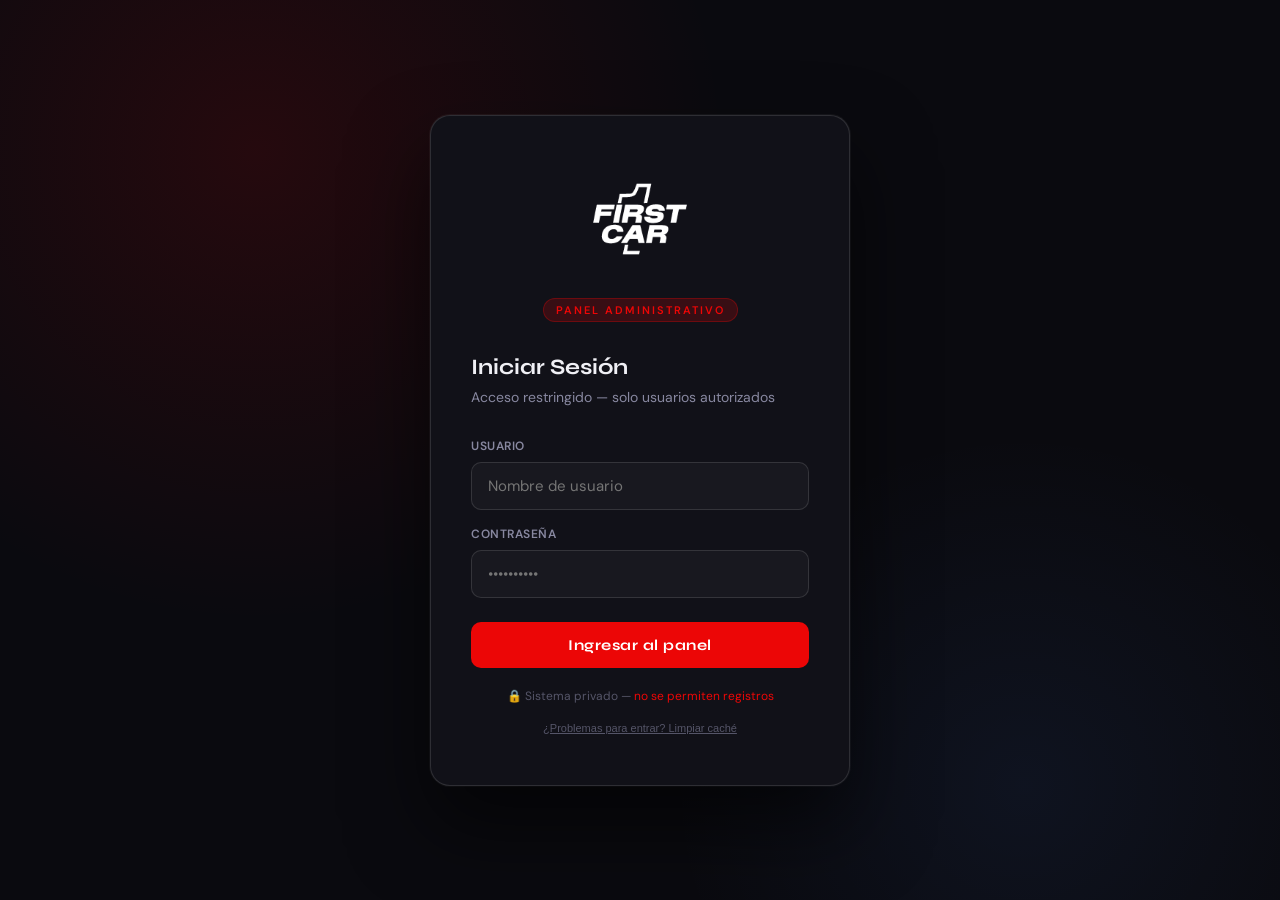
==== dashboard.html @ 74edc845 "Update dashboard.html" ====
<!DOCTYPE html>
<html lang="es">
<head>
<meta charset="UTF-8">
<meta name="viewport" content="width=device-width, initial-scale=1.0">
<title>First Car — Panel Administrativo</title>
<link rel="preconnect" href="https://fonts.googleapis.com">
<link href="https://fonts.googleapis.com/css2?family=Syne:wght@400;600;700;800&family=DM+Sans:wght@300;400;500;600&display=swap" rel="stylesheet">
<style>
:root {
  --red: #EC0606;
  --red-dark: #b80404;
  --red-glow: rgba(236,6,6,.18);
  --dark: #0a0a0f;
  --surface: #111118;
  --surface2: #18181f;
  --surface3: #1f1f28;
  --border: rgba(255,255,255,.07);
  --border2: rgba(255,255,255,.12);
  --text: #f0f0f5;
  --text2: #8888a0;
  --text3: #555568;
  --green: #00c97a;
  --blue: #4e8cff;
  --amber: #f5a623;
  --sidebar-w: 260px;
}

* { margin:0; padding:0; box-sizing:border-box; }

body {
  font-family: 'DM Sans', sans-serif;
  background: var(--dark);
  color: var(--text);
  min-height: 100vh;
  overflow-x: hidden;
}

/* ══════════════════════════════════════
   LOGIN SCREEN
══════════════════════════════════════ */
#loginScreen {
  position: fixed; inset: 0;
  display: flex; align-items: center; justify-content: center;
  background: var(--dark);
  z-index: 9999;
}
.login-bg {
  position: absolute; inset: 0; overflow: hidden;
}
.login-bg::before {
  content: '';
  position: absolute; top: -40%; left: -20%;
  width: 80vw; height: 80vw;
  background: radial-gradient(circle, rgba(236,6,6,.12) 0%, transparent 65%);
  border-radius: 50%;
}
.login-bg::after {
  content: '';
  position: absolute; bottom: -30%; right: -10%;
  width: 60vw; height: 60vw;
  background: radial-gradient(circle, rgba(78,140,255,.07) 0%, transparent 65%);
  border-radius: 50%;
}
.login-card {
  position: relative; z-index: 1;
  width: 420px;
  background: var(--surface);
  border: 1px solid var(--border2);
  border-radius: 20px;
  padding: 48px 40px;
  box-shadow: 0 40px 80px rgba(0,0,0,.6), 0 0 0 1px rgba(255,255,255,.05);
}
.login-logo {
  text-align: center; margin-bottom: 32px;
}
.login-logo-text {
  font-family: 'Syne', sans-serif;
  font-size: 28px; font-weight: 800;
  color: var(--text); letter-spacing: -1px;
}
.login-logo-text span { color: var(--red); }
.login-badge {
  display: inline-block;
  background: var(--red-glow);
  border: 1px solid rgba(236,6,6,.3);
  color: var(--red);
  font-size: 11px; font-weight: 600;
  letter-spacing: 2px; text-transform: uppercase;
  padding: 4px 12px; border-radius: 20px;
  margin-top: 8px;
}
.login-title {
  font-family: 'Syne', sans-serif;
  font-size: 22px; font-weight: 700;
  margin-bottom: 8px;
}
.login-subtitle { font-size: 14px; color: var(--text2); margin-bottom: 32px; }

.field { margin-bottom: 16px; }
.field label {
  display: block; font-size: 12px; font-weight: 600;
  color: var(--text2); letter-spacing: .5px;
  text-transform: uppercase; margin-bottom: 8px;
}
.field input {
  width: 100%;
  background: var(--surface2);
  border: 1.5px solid var(--border2);
  border-radius: 10px;
  padding: 13px 16px;
  color: var(--text);
  font-family: 'DM Sans', sans-serif; font-size: 15px;
  outline: none; transition: border-color .2s;
}
.field input:focus { border-color: var(--red); }

.btn-login-submit {
  width: 100%; margin-top: 8px;
  background: var(--red); color: #fff; border: none;
  padding: 14px; border-radius: 10px;
  font-family: 'Syne', sans-serif; font-size: 15px; font-weight: 700;
  cursor: pointer; transition: all .2s;
  letter-spacing: .5px;
}
.btn-login-submit:hover { background: var(--red-dark); transform: translateY(-1px); }

.login-error {
  background: rgba(236,6,6,.1); border: 1px solid rgba(236,6,6,.3);
  color: #ff6b6b; border-radius: 8px; padding: 10px 14px;
  font-size: 13px; text-align: center; margin-top: 12px;
  display: none;
}
.login-lock {
  text-align: center; margin-top: 20px;
  font-size: 12px; color: var(--text3);
}
.login-lock span { color: var(--red); }

/* ══════════════════════════════════════
   DASHBOARD LAYOUT
══════════════════════════════════════ */
#dashboard { display: none; }

.layout { display: flex; min-height: 100vh; }

/* SIDEBAR */
.sidebar {
  width: var(--sidebar-w);
  background: var(--surface);
  border-right: 1px solid var(--border);
  display: flex; flex-direction: column;
  position: fixed; top: 0; left: 0; bottom: 0;
  z-index: 100; transition: transform .3s;
}
.sidebar-logo {
  padding: 28px 24px 20px;
  border-bottom: 1px solid var(--border);
}
.sidebar-logo-text {
  font-family: 'Syne', sans-serif;
  font-size: 22px; font-weight: 800;
  color: var(--text); letter-spacing: -1px;
}
.sidebar-logo-text span { color: var(--red); }
.sidebar-role {
  font-size: 11px; font-weight: 600; letter-spacing: 1.5px;
  text-transform: uppercase; color: var(--text3); margin-top: 2px;
}

.sidebar-nav { flex: 1; padding: 16px 12px; overflow-y: auto; }
.nav-section-label {
  font-size: 10px; font-weight: 700; letter-spacing: 2px;
  text-transform: uppercase; color: var(--text3);
  padding: 12px 12px 6px; margin-top: 4px;
}
.nav-item {
  display: flex; align-items: center; gap: 12px;
  padding: 11px 12px; border-radius: 10px;
  cursor: pointer; transition: all .2s;
  font-size: 14px; font-weight: 500; color: var(--text2);
  margin-bottom: 2px; text-decoration: none;
  position: relative;
}
.nav-item:hover { background: var(--surface2); color: var(--text); }
.nav-item.active {
  background: var(--red-glow);
  color: var(--text);
  border: 1px solid rgba(236,6,6,.2);
}
.nav-item.active::before {
  content: '';
  position: absolute; left: -12px; top: 50%;
  transform: translateY(-50%);
  width: 3px; height: 60%; min-height: 20px;
  background: var(--red); border-radius: 0 3px 3px 0;
}
.nav-icon { width: 18px; height: 18px; flex-shrink: 0; opacity: .7; }
.nav-item.active .nav-icon { opacity: 1; }
.nav-badge {
  margin-left: auto; background: var(--red);
  color: #fff; font-size: 10px; font-weight: 700;
  padding: 2px 7px; border-radius: 10px;
}

.sidebar-user {
  padding: 16px; border-top: 1px solid var(--border);
  display: flex; align-items: center; gap: 12px;
}
.user-avatar {
  width: 36px; height: 36px; border-radius: 10px;
  background: var(--red-glow); border: 1px solid rgba(236,6,6,.3);
  display: flex; align-items: center; justify-content: center;
  font-family: 'Syne', sans-serif; font-weight: 700;
  font-size: 14px; color: var(--red); flex-shrink: 0;
}
.user-info { flex: 1; min-width: 0; }
.user-name {
  font-size: 13px; font-weight: 600;
  white-space: nowrap; overflow: hidden; text-overflow: ellipsis;
}
.user-role { font-size: 11px; color: var(--text3); margin-top: 1px; }
.btn-logout {
  background: none; border: none; cursor: pointer;
  color: var(--text3); transition: color .2s; padding: 4px;
}
.btn-logout:hover { color: var(--red); }

/* MAIN */
.main {
  margin-left: var(--sidebar-w);
  flex: 1; display: flex; flex-direction: column;
  min-height: 100vh;
}
.topbar {
  background: var(--surface); border-bottom: 1px solid var(--border);
  padding: 0 32px; height: 64px;
  display: flex; align-items: center; justify-content: space-between;
  position: sticky; top: 0; z-index: 50;
}
.page-title {
  font-family: 'Syne', sans-serif;
  font-size: 18px; font-weight: 700;
}
.topbar-right { display: flex; align-items: center; gap: 16px; }
.topbar-badge {
  background: var(--green); color: #000;
  font-size: 11px; font-weight: 700; letter-spacing: 1px;
  padding: 4px 10px; border-radius: 20px;
}
.content { padding: 32px; flex: 1; }

/* PANELS */
.panel { display: none; }
.panel.active { display: block; }

/* ══════════════════════════════════════
   STATS CARDS
══════════════════════════════════════ */
.stats-grid {
  display: grid; grid-template-columns: repeat(4,1fr); gap: 20px;
  margin-bottom: 28px;
}
.stat-card {
  background: var(--surface); border: 1px solid var(--border);
  border-radius: 16px; padding: 24px;
  position: relative; overflow: hidden;
  transition: border-color .2s;
}
.stat-card:hover { border-color: var(--border2); }
.stat-card::after {
  content: ''; position: absolute;
  top: 0; right: 0; width: 60px; height: 60px;
  background: var(--accent, var(--red-glow));
  border-radius: 0 16px 0 60px;
  opacity: .5;
}
.stat-label { font-size: 12px; font-weight: 600; color: var(--text3); letter-spacing: .5px; text-transform: uppercase; margin-bottom: 10px; }
.stat-value { font-family: 'Syne', sans-serif; font-size: 32px; font-weight: 800; line-height: 1; }
.stat-delta { font-size: 12px; margin-top: 8px; }
.stat-delta.up { color: var(--green); }
.stat-delta.down { color: var(--red); }
.stat-icon { font-size: 22px; position: absolute; top: 20px; right: 20px; }

/* ══════════════════════════════════════
   TABLES
══════════════════════════════════════ */
.card {
  background: var(--surface); border: 1px solid var(--border);
  border-radius: 16px; overflow: hidden; margin-bottom: 24px;
}
.card-header {
  padding: 20px 24px; border-bottom: 1px solid var(--border);
  display: flex; align-items: center; justify-content: space-between;
}
.card-title { font-family: 'Syne', sans-serif; font-size: 15px; font-weight: 700; }
.card-body { padding: 0; }

table { width: 100%; border-collapse: collapse; }
thead tr { background: var(--surface2); }
th {
  text-align: left; padding: 12px 20px;
  font-size: 11px; font-weight: 700; letter-spacing: 1px;
  text-transform: uppercase; color: var(--text3);
  white-space: nowrap;
}
td { padding: 14px 20px; font-size: 14px; border-top: 1px solid var(--border); }
tr:hover td { background: rgba(255,255,255,.02); }
.badge {
  display: inline-flex; align-items: center;
  padding: 3px 10px; border-radius: 20px; font-size: 12px; font-weight: 600;
}
.badge-green { background: rgba(0,201,122,.12); color: var(--green); }
.badge-red   { background: rgba(236,6,6,.12);   color: var(--red); }
.badge-amber { background: rgba(245,166,35,.12); color: var(--amber); }
.badge-blue  { background: rgba(78,140,255,.12); color: var(--blue); }

/* ══════════════════════════════════════
   BUTTONS
══════════════════════════════════════ */
.btn {
  display: inline-flex; align-items: center; gap: 8px;
  padding: 9px 18px; border-radius: 9px; border: none;
  font-family: 'DM Sans', sans-serif; font-size: 13px; font-weight: 600;
  cursor: pointer; transition: all .2s; white-space: nowrap;
}
.btn-primary { background: var(--red); color: #fff; }
.btn-primary:hover { background: var(--red-dark); }
.btn-ghost {
  background: var(--surface2); color: var(--text2);
  border: 1px solid var(--border2);
}
.btn-ghost:hover { color: var(--text); border-color: var(--border2); background: var(--surface3); }
.btn-danger { background: rgba(236,6,6,.1); color: var(--red); border: 1px solid rgba(236,6,6,.2); }
.btn-danger:hover { background: rgba(236,6,6,.2); }
.btn-sm { padding: 6px 12px; font-size: 12px; }
.btn-icon { width: 32px; height: 32px; padding: 0; justify-content: center; }

/* ══════════════════════════════════════
   FORMS
══════════════════════════════════════ */
.form-grid { display: grid; grid-template-columns: 1fr 1fr; gap: 20px; }
.form-group { margin-bottom: 20px; }
.form-group.full { grid-column: 1/-1; }
.form-label {
  display: block; font-size: 12px; font-weight: 600;
  color: var(--text2); letter-spacing: .5px;
  text-transform: uppercase; margin-bottom: 8px;
}
.form-input, .form-select, .form-textarea {
  width: 100%; background: var(--surface2);
  border: 1.5px solid var(--border2); border-radius: 10px;
  padding: 11px 14px; color: var(--text);
  font-family: 'DM Sans', sans-serif; font-size: 14px;
  outline: none; transition: border-color .2s;
}
.form-input:focus, .form-select:focus, .form-textarea:focus { border-color: var(--red); }
.form-select option { background: var(--surface2); }
.form-textarea { resize: vertical; min-height: 100px; }
.form-hint { font-size: 12px; color: var(--text3); margin-top: 5px; }

/* ══════════════════════════════════════
   PHOTO UPLOAD
══════════════════════════════════════ */
.photo-upload-zone {
  border: 2px dashed var(--border2);
  border-radius: 12px; padding: 32px;
  text-align: center; cursor: pointer;
  transition: all .2s; position: relative;
}
.photo-upload-zone:hover, .photo-upload-zone.drag { border-color: var(--red); background: var(--red-glow); }
.photo-upload-zone input[type=file] { position: absolute; inset:0; opacity:0; cursor:pointer; }
.upload-icon { font-size: 32px; margin-bottom: 8px; }
.upload-text { font-size: 14px; color: var(--text2); }
.upload-text span { color: var(--red); font-weight: 600; }
.photo-grid { display: grid; grid-template-columns: repeat(4,1fr); gap: 12px; margin-top: 16px; }
.photo-thumb {
  aspect-ratio: 4/3; border-radius: 8px; overflow: hidden;
  position: relative; background: var(--surface2);
  border: 1px solid var(--border);
}
.photo-thumb img { width:100%; height:100%; object-fit:cover; }
.photo-thumb .remove {
  position: absolute; top: 6px; right: 6px;
  background: rgba(0,0,0,.7); border: none; border-radius: 50%;
  width: 22px; height: 22px; cursor: pointer; color: #fff;
  font-size: 12px; display: flex; align-items: center; justify-content: center;
}
.photo-thumb .remove:hover { background: var(--red); }

/* ══════════════════════════════════════
   SEO/SEM PANEL
══════════════════════════════════════ */
.seo-score-ring {
  width: 80px; height: 80px; border-radius: 50%;
  border: 5px solid var(--surface2); position: relative;
  display: flex; align-items: center; justify-content: center;
}
.seo-score-val { font-family: 'Syne', sans-serif; font-size: 20px; font-weight: 800; }
.seo-item {
  display: flex; align-items: center; justify-content: space-between;
  padding: 14px 0; border-bottom: 1px solid var(--border);
}
.seo-item:last-child { border-bottom: none; }
.seo-item-label { font-size: 14px; font-weight: 500; }
.seo-item-status { font-size: 12px; }
.progress-bar {
  height: 5px; background: var(--surface2); border-radius: 3px; overflow: hidden;
}
.progress-fill { height: 100%; border-radius: 3px; transition: width .5s; }

/* ══════════════════════════════════════
   CONFIG PANEL
══════════════════════════════════════ */
.config-section {
  background: var(--surface); border: 1px solid var(--border);
  border-radius: 16px; padding: 24px; margin-bottom: 24px;
}
.config-section-title {
  font-family: 'Syne', sans-serif; font-size: 14px; font-weight: 700;
  margin-bottom: 20px; padding-bottom: 12px; border-bottom: 1px solid var(--border);
}
.color-swatch-row { display: flex; gap: 16px; flex-wrap: wrap; align-items: center; }
.color-swatch { display: flex; flex-direction: column; align-items: center; gap: 6px; }
.color-swatch input[type=color] {
  width: 44px; height: 44px; border: none; border-radius: 10px;
  cursor: pointer; padding: 2px; background: var(--surface2);
  border: 1.5px solid var(--border2);
}
.color-swatch label { font-size: 11px; color: var(--text3); }
.toggle-row {
  display: flex; align-items: center; justify-content: space-between;
  padding: 12px 0; border-bottom: 1px solid var(--border);
}
.toggle-row:last-child { border-bottom: none; }
.toggle-label { font-size: 14px; }
.toggle-desc { font-size: 12px; color: var(--text3); margin-top: 2px; }
.toggle {
  width: 44px; height: 24px; background: var(--surface2);
  border: 1.5px solid var(--border2); border-radius: 12px;
  cursor: pointer; position: relative; transition: all .2s; flex-shrink: 0;
}
.toggle.on { background: var(--red); border-color: var(--red); }
.toggle::after {
  content: ''; position: absolute; top: 2px; left: 2px;
  width: 18px; height: 18px; background: #fff; border-radius: 50%;
  transition: transform .2s; box-shadow: 0 1px 4px rgba(0,0,0,.3);
}
.toggle.on::after { transform: translateX(20px); }

/* ══════════════════════════════════════
   USERS PANEL
══════════════════════════════════════ */
.user-card {
  background: var(--surface); border: 1px solid var(--border);
  border-radius: 14px; padding: 20px;
  display: flex; align-items: center; gap: 16px;
  margin-bottom: 12px; transition: border-color .2s;
}
.user-card:hover { border-color: var(--border2); }
.user-card-avatar {
  width: 44px; height: 44px; border-radius: 12px;
  background: var(--surface2); border: 1px solid var(--border2);
  display: flex; align-items: center; justify-content: center;
  font-family: 'Syne', sans-serif; font-weight: 700; font-size: 16px;
  flex-shrink: 0;
}
.user-card-info { flex: 1; }
.user-card-name { font-weight: 600; font-size: 15px; }
.user-card-email { font-size: 13px; color: var(--text3); margin-top: 2px; }
.user-card-actions { display: flex; gap: 8px; }

/* ══════════════════════════════════════
   MODALS
══════════════════════════════════════ */
.modal-overlay {
  position: fixed; inset: 0; background: rgba(0,0,0,.7);
  backdrop-filter: blur(4px); z-index: 1000;
  display: none; align-items: center; justify-content: center; padding: 20px;
}
.modal-overlay.open { display: flex; }
.modal {
  background: var(--surface); border: 1px solid var(--border2);
  border-radius: 20px; width: 100%; max-width: 680px;
  max-height: 90vh; overflow-y: auto;
  animation: modalIn .25s ease;
}
@keyframes modalIn { from { opacity:0; transform:translateY(20px) scale(.97); } }
.modal-header {
  padding: 24px 28px 20px;
  border-bottom: 1px solid var(--border);
  display: flex; align-items: center; justify-content: space-between;
  position: sticky; top: 0; background: var(--surface); z-index: 1;
}
.modal-title { font-family: 'Syne', sans-serif; font-size: 18px; font-weight: 700; }
.modal-close {
  background: var(--surface2); border: none; width: 32px; height: 32px;
  border-radius: 8px; cursor: pointer; color: var(--text2);
  font-size: 18px; display: flex; align-items: center; justify-content: center;
  transition: all .2s;
}
.modal-close:hover { background: var(--red-glow); color: var(--red); }
.modal-body { padding: 28px; }
.modal-footer {
  padding: 16px 28px 24px;
  display: flex; gap: 12px; justify-content: flex-end;
  border-top: 1px solid var(--border);
}

/* ══════════════════════════════════════
   CHARTS (CSS only)
══════════════════════════════════════ */
.mini-chart { display: flex; align-items: flex-end; gap: 4px; height: 50px; }
.mini-bar {
  flex: 1; border-radius: 3px 3px 0 0; min-height: 6px;
  background: var(--red); opacity: .4; transition: opacity .2s;
}
.mini-bar.active, .mini-bar:hover { opacity: 1; }

/* ══════════════════════════════════════
   SEARCH / FILTER BAR
══════════════════════════════════════ */
.filter-bar {
  display: flex; gap: 12px; margin-bottom: 20px; flex-wrap: wrap;
}
.search-input-wrap { position: relative; flex: 1; min-width: 200px; }
.search-input-wrap input {
  width: 100%; background: var(--surface); border: 1.5px solid var(--border2);
  border-radius: 10px; padding: 10px 14px 10px 40px;
  color: var(--text); font-family: 'DM Sans', sans-serif; font-size: 14px;
  outline: none; transition: border-color .2s;
}
.search-input-wrap input:focus { border-color: var(--red); }
.search-input-wrap::before {
  content: '🔍'; position: absolute; left: 14px; top: 50%;
  transform: translateY(-50%); font-size: 14px; pointer-events: none;
}

/* ══════════════════════════════════════
   TOAST
══════════════════════════════════════ */
.toast-container { position: fixed; bottom: 24px; right: 24px; z-index: 9999; display: flex; flex-direction: column; gap: 10px; }
.toast {
  background: var(--surface); border: 1px solid var(--border2);
  border-radius: 12px; padding: 14px 18px;
  display: flex; align-items: center; gap: 12px;
  box-shadow: 0 8px 24px rgba(0,0,0,.4);
  animation: toastIn .3s ease; min-width: 280px;
}
.toast.success { border-left: 3px solid var(--green); }
.toast.error   { border-left: 3px solid var(--red); }
.toast.info    { border-left: 3px solid var(--blue); }
@keyframes toastIn { from { opacity:0; transform: translateX(20px); } }
.toast-icon { font-size: 18px; }
.toast-msg { font-size: 14px; flex: 1; }

/* ══════════════════════════════════════
   RESPONSIVE
══════════════════════════════════════ */
@media (max-width: 1100px) { .stats-grid { grid-template-columns: repeat(2,1fr); } }
@media (max-width: 768px) {
  .sidebar { transform: translateX(-100%); }
  .sidebar.open { transform: none; }
  .main { margin-left: 0; }
  .content { padding: 20px 16px; }
  .form-grid { grid-template-columns: 1fr; }
  .stats-grid { grid-template-columns: 1fr 1fr; }
}

  /* ── Brand logos inline ── */
  .brand-logo-inline {
    display: inline-flex; align-items: center;
    gap: 8px; vertical-align: middle;
  }
  .brand-logo-inline img {
    width: 36px; height: 22px;
    object-fit: contain;
    filter: brightness(0) invert(1);
    opacity: .85;
    flex-shrink: 0;
  }
  /* For dark backgrounds (tables) */
  .brand-logo-dark img { filter: brightness(0) invert(1); opacity:.8; }
  /* For light backgrounds (cards, selects) */
  .brand-logo-light img { filter: none; opacity:.9; }

  /* Brand select custom option style */
  .brand-select-option {
    display: flex; align-items: center; gap: 10px;
    padding: 8px 12px; cursor: pointer;
    border-radius: 8px; transition: background .15s;
  }
  .brand-select-option:hover { background: var(--surface2); }
  .brand-select-option img {
    width: 40px; height: 24px; object-fit: contain;
    filter: brightness(0) invert(1); opacity: .8;
  }
  .brand-select-option span { font-size: 14px; font-weight: 500; }

  /* Custom brand picker dropdown */
  .brand-picker-wrap { position: relative; }
  .brand-picker-display {
    width: 100%; background: var(--surface2);
    border: 1.5px solid var(--border2); border-radius: 10px;
    padding: 10px 14px; cursor: pointer;
    display: flex; align-items: center; gap: 10px;
    transition: border-color .2s;
  }
  .brand-picker-display:hover { border-color: var(--red); }
  .brand-picker-display.open { border-color: var(--red); }
  .brand-picker-display img {
    width: 40px; height: 24px; object-fit: contain;
    filter: brightness(0) invert(1); opacity: .85;
  }
  .brand-picker-display .bp-name { font-size: 14px; font-weight: 500; color: var(--text); flex:1; }
  .brand-picker-display .bp-arrow { color: var(--text3); font-size: 10px; }
  .brand-picker-dropdown {
    position: absolute; top: calc(100% + 6px); left: 0; right: 0;
    background: var(--surface); border: 1px solid var(--border2);
    border-radius: 12px; z-index: 200; max-height: 260px; overflow-y: auto;
    padding: 6px; display: none;
    box-shadow: 0 12px 32px rgba(0,0,0,.4);
  }
  .brand-picker-dropdown.open { display: block; }
  .brand-picker-search {
    width: 100%; background: var(--surface2);
    border: 1px solid var(--border2); border-radius: 8px;
    padding: 8px 12px; color: var(--text);
    font-family: 'DM Sans', sans-serif; font-size: 13px;
    outline: none; margin-bottom: 6px;
  }

  /* First Car logo — defined once */
  .fc-logo-img {
    background-image: url('[data-uri]');
    background-size: contain;
    background-repeat: no-repeat;
    background-position: center;
    display: block;
    filter: brightness(0) invert(1);
  }
</style>
</head>
<body>

<!-- ══ LOGIN SCREEN ══ -->
<div id="loginScreen">
  <div class="login-bg"></div>
  <div class="login-card">
    <div class="login-logo">
      <div class="fc-logo-img" style="width:220px;height:110px;margin:0 auto 16px"></div>
      <div class="login-badge">Panel Administrativo</div>
    </div>
    <div class="login-title">Iniciar Sesión</div>
    <div class="login-subtitle">Acceso restringido — solo usuarios autorizados</div>
    <div class="field">
      <label>Usuario</label>
      <input type="text" id="loginUser" placeholder="Nombre de usuario" autocomplete="off">
    </div>
    <div class="field">
      <label>Contraseña</label>
      <input type="password" id="loginPass" placeholder="••••••••••" id="loginPass">
    </div>
    <button class="btn-login-submit" onclick="doLogin()">Ingresar al panel</button>
    <div class="login-error" id="loginError">Usuario o contraseña incorrectos</div>
    <div class="login-lock">🔒 Sistema privado — <span>no se permiten registros</span></div>
    <div style="text-align:center;margin-top:12px">
      <button onclick="clearDashboardCache()" style="background:none;border:none;color:var(--text3);font-size:11px;cursor:pointer;text-decoration:underline">
        ¿Problemas para entrar? Limpiar caché
      </button>
    </div>
  </div>
</div>

<!-- ══ DASHBOARD ══ -->
<div id="dashboard">
  <div class="layout">

    <!-- SIDEBAR -->
    <aside class="sidebar" id="sidebar">
      <div class="sidebar-logo">
        <div class="fc-logo-img" style="width:160px;height:64px;margin-bottom:8px"></div>
        <div class="sidebar-role" id="sidebarRole">Cargando...</div>
      </div>
      <nav class="sidebar-nav">
        <div class="nav-section-label">Principal</div>
        <div class="nav-item active" onclick="showPanel('overview',this)">
          <svg class="nav-icon" viewBox="0 0 24 24" fill="none" stroke="currentColor" stroke-width="2"><rect x="3" y="3" width="7" height="7"/><rect x="14" y="3" width="7" height="7"/><rect x="3" y="14" width="7" height="7"/><rect x="14" y="14" width="7" height="7"/></svg>
          Resumen
        </div>

        <div class="nav-section-label">Catálogo</div>
        <div class="nav-item" onclick="showPanel('vehicles',this)">
          <svg class="nav-icon" viewBox="0 0 24 24" fill="none" stroke="currentColor" stroke-width="2"><path d="M5 17H3a2 2 0 0 1-2-2V5a2 2 0 0 1 2-2h11l5 5v5"/><path d="M14 17H9"/><circle cx="7" cy="17" r="2"/><circle cx="17" cy="17" r="2"/></svg>
          Vehículos
          <span class="nav-badge" id="vehicleCount">0</span>
        </div>
        <div class="nav-item" onclick="showPanel('upload',this)">
          <svg class="nav-icon" viewBox="0 0 24 24" fill="none" stroke="currentColor" stroke-width="2"><path d="M21 15v4a2 2 0 0 1-2 2H5a2 2 0 0 1-2-2v-4"/><polyline points="17 8 12 3 7 8"/><line x1="12" y1="3" x2="12" y2="15"/></svg>
          Subir Vehículo
        </div>
        <div class="nav-item" onclick="showPanel('leads',this)">
          <svg class="nav-icon" viewBox="0 0 24 24" fill="none" stroke="currentColor" stroke-width="2"><path d="M17 21v-2a4 4 0 0 0-4-4H5a4 4 0 0 0-4 4v2"/><circle cx="9" cy="7" r="4"/><path d="M23 21v-2a4 4 0 0 0-3-3.87"/><path d="M16 3.13a4 4 0 0 1 0 7.75"/></svg>
          Leads
          <span class="nav-badge" id="leadsCount">0</span>
        </div>

        <div class="nav-section-label">Sitio Web</div>
        <div class="nav-item" onclick="showPanel('seo',this)">
          <svg class="nav-icon" viewBox="0 0 24 24" fill="none" stroke="currentColor" stroke-width="2"><circle cx="11" cy="11" r="8"/><line x1="21" y1="21" x2="16.65" y2="16.65"/></svg>
          SEO / SEM
        </div>
        <div class="nav-item" onclick="showPanel('config',this)">
          <svg class="nav-icon" viewBox="0 0 24 24" fill="none" stroke="currentColor" stroke-width="2"><circle cx="12" cy="12" r="3"/><path d="M19.4 15a1.65 1.65 0 0 0 .33 1.82l.06.06a2 2 0 0 1-2.83 2.83l-.06-.06a1.65 1.65 0 0 0-1.82-.33 1.65 1.65 0 0 0-1 1.51V21a2 2 0 0 1-4 0v-.09A1.65 1.65 0 0 0 9 19.4a1.65 1.65 0 0 0-1.82.33l-.06.06a2 2 0 0 1-2.83-2.83l.06-.06A1.65 1.65 0 0 0 4.68 15a1.65 1.65 0 0 0-1.51-1H3a2 2 0 0 1 0-4h.09A1.65 1.65 0 0 0 4.6 9a1.65 1.65 0 0 0-.33-1.82l-.06-.06a2 2 0 0 1 2.83-2.83l.06.06A1.65 1.65 0 0 0 9 4.68a1.65 1.65 0 0 0 1-1.51V3a2 2 0 0 1 4 0v.09a1.65 1.65 0 0 0 1 1.51 1.65 1.65 0 0 0 1.82-.33l.06-.06a2 2 0 0 1 2.83 2.83l-.06.06A1.65 1.65 0 0 0 19.4 9a1.65 1.65 0 0 0 1.51 1H21a2 2 0 0 1 0 4h-.09a1.65 1.65 0 0 0-1.51 1z"/></svg>
          Configuración
        </div>

        <div class="nav-section-label admin-only">Administración</div>
        <div class="nav-item admin-only" onclick="showPanel('users',this)">
          <svg class="nav-icon" viewBox="0 0 24 24" fill="none" stroke="currentColor" stroke-width="2"><path d="M17 21v-2a4 4 0 0 0-4-4H5a4 4 0 0 0-4 4v2"/><circle cx="9" cy="7" r="4"/><path d="M23 21v-2a4 4 0 0 0-3-3.87"/><path d="M16 3.13a4 4 0 0 1 0 7.75"/></svg>
          Usuarios
        </div>
      </nav>
      <div style="padding:8px 16px 0;border-top:1px solid var(--border)">
        <a href="firstcar_v2.html" style="display:flex;align-items:center;gap:8px;padding:10px 12px;border-radius:10px;color:var(--text2);text-decoration:none;font-size:13px;font-weight:500;transition:all .2s" onmouseover="this.style.background='var(--surface2)';this.style.color='var(--text)'" onmouseout="this.style.background='none';this.style.color='var(--text2)'">
          <svg width="16" height="16" viewBox="0 0 24 24" fill="none" stroke="currentColor" stroke-width="2"><path d="M3 9l9-7 9 7v11a2 2 0 0 1-2 2H5a2 2 0 0 1-2-2z"/><polyline points="9 22 9 12 15 12 15 22"/></svg>
          Ir al sitio web
        </a>
      </div>
      <div class="sidebar-user">
        <div class="user-avatar" id="sidebarAvatar">A</div>
        <div class="user-info">
          <div class="user-name" id="sidebarUsername">—</div>
          <div class="user-role" id="sidebarRoleBadge">—</div>
        </div>
        <button class="btn-logout" onclick="doLogout()" title="Cerrar sesión">
          <svg width="16" height="16" viewBox="0 0 24 24" fill="none" stroke="currentColor" stroke-width="2"><path d="M9 21H5a2 2 0 0 1-2-2V5a2 2 0 0 1 2-2h4"/><polyline points="16 17 21 12 16 7"/><line x1="21" y1="12" x2="9" y2="12"/></svg>
        </button>
      </div>
    </aside>

    <!-- MAIN CONTENT -->
    <main class="main">
      <header class="topbar">
        <div class="page-title" id="pageTitle">Resumen</div>
        <div class="topbar-right">
          <div class="topbar-badge">● EN LÍNEA</div>
          <div style="font-size:13px;color:var(--text2)" id="topbarDate"></div>
        </div>
      </header>

      <div class="content">

        <!-- ── PANEL: OVERVIEW ── -->
        <div class="panel active" id="panel-overview">
          <div class="stats-grid">
            <div class="stat-card" style="--accent:rgba(0,201,122,.15)">
              <div class="stat-label">Vehículos activos</div>
              <div class="stat-value" id="stat-active">0</div>
              <div class="stat-delta up">↑ 12% este mes</div>
              <div class="stat-icon">🚗</div>
            </div>
            <div class="stat-card" style="--accent:rgba(78,140,255,.15)">
              <div class="stat-label">Visitas hoy</div>
              <div class="stat-value">1.847</div>
              <div class="stat-delta up">↑ 8.3% vs ayer</div>
              <div class="stat-icon">👁️</div>
            </div>
            <div class="stat-card" style="--accent:rgba(245,166,35,.15)">
              <div class="stat-label">Consultas recibidas</div>
              <div class="stat-value">243</div>
              <div class="stat-delta up">↑ 22% esta semana</div>
              <div class="stat-icon">💬</div>
            </div>
            <div class="stat-card" style="--accent:rgba(236,6,6,.15)">
              <div class="stat-label">Tasa de conversión</div>
              <div class="stat-value">3.2%</div>
              <div class="stat-delta down">↓ 0.4% este mes</div>
              <div class="stat-icon">📈</div>
            </div>
          </div>

          <div style="display:grid;grid-template-columns:2fr 1fr;gap:20px">
            <div class="card">
              <div class="card-header">
                <div class="card-title">Actividad de visitas — últimos 7 días</div>
              </div>
              <div class="card-body" style="padding:24px">
                <div class="mini-chart">
                  <div class="mini-bar" style="height:40%"></div>
                  <div class="mini-bar" style="height:55%"></div>
                  <div class="mini-bar" style="height:35%"></div>
                  <div class="mini-bar" style="height:70%"></div>
                  <div class="mini-bar" style="height:60%"></div>
                  <div class="mini-bar" style="height:90%"></div>
                  <div class="mini-bar active" style="height:100%"></div>
                </div>
                <div style="display:flex;justify-content:space-between;margin-top:8px;font-size:11px;color:var(--text3)">
                  <span>Lun</span><span>Mar</span><span>Mié</span><span>Jue</span><span>Vie</span><span>Sáb</span><span>Hoy</span>
                </div>
              </div>
            </div>
            <div class="card">
              <div class="card-header"><div class="card-title">Vehículos por estado</div></div>
              <div class="card-body" style="padding:20px">
                <div style="margin-bottom:14px">
                  <div style="display:flex;justify-content:space-between;font-size:13px;margin-bottom:6px">
                    <span>Disponibles</span><span class="badge badge-green" id="stat-avail">0</span>
                  </div>
                  <div class="progress-bar"><div class="progress-fill" style="width:75%;background:var(--green)"></div></div>
                </div>
                <div style="margin-bottom:14px">
                  <div style="display:flex;justify-content:space-between;font-size:13px;margin-bottom:6px">
                    <span>Reservados</span><span class="badge badge-amber" id="stat-reserved">0</span>
                  </div>
                  <div class="progress-bar"><div class="progress-fill" style="width:15%;background:var(--amber)"></div></div>
                </div>
                <div>
                  <div style="display:flex;justify-content:space-between;font-size:13px;margin-bottom:6px">
                    <span>Vendidos</span><span class="badge badge-blue" id="stat-sold">0</span>
                  </div>
                  <div class="progress-bar"><div class="progress-fill" style="width:10%;background:var(--blue)"></div></div>
                </div>
              </div>
            </div>
          </div>

          <div class="card" style="margin-top:20px">
            <div class="card-header">
              <div class="card-title">Últimos vehículos agregados</div>
              <button class="btn btn-ghost btn-sm" onclick="showPanel('vehicles', document.querySelector('[onclick*=vehicles]'))">Ver todos</button>
            </div>
            <div class="card-body">
              <table>
                <thead><tr>
                  <th>Vehículo</th><th>Precio</th><th>Estado</th><th>Tipo</th><th>Fecha</th>
                </tr></thead>
                <tbody id="recentVehicles">
                  <tr><td colspan="5" style="text-align:center;color:var(--text3);padding:32px">Sin vehículos aún</td></tr>
                </tbody>
              </table>
            </div>
          </div>
        </div>

        <!-- ── PANEL: VEHICLES ── -->
        <div class="panel" id="panel-vehicles">
          <div class="filter-bar">
            <div class="search-input-wrap">
              <input type="text" placeholder="Buscar por marca, modelo, año..." id="vehicleSearch" oninput="filterVehicles()">
            </div>
            <select class="form-select" style="width:auto" id="filterStatus" onchange="filterVehicles()">
              <option value="">Todos los estados</option>
              <option value="disponible">Disponible</option>
              <option value="reservado">Reservado</option>
              <option value="vendido">Vendido</option>
            </select>
            <select class="form-select" style="width:auto" id="filterType" onchange="filterVehicles()">
              <option value="">Nuevo / Usado</option>
              <option value="nuevo">Nuevo</option>
              <option value="usado">Usado</option>
            </select>
            <button class="btn btn-primary" onclick="openUploadModal()">+ Agregar vehículo</button>
          </div>
          <div class="card">
            <div class="card-body">
              <table>
                <thead><tr>
                  <th>Vehículo</th><th>Precio</th><th>Km</th><th>Año</th><th>Tipo</th><th>Estado</th><th>Acciones</th>
                </tr></thead>
                <tbody id="vehicleTableBody">
                  <tr><td colspan="7" style="text-align:center;color:var(--text3);padding:40px">
                    No hay vehículos. <a href="#" onclick="showPanel('upload',null)" style="color:var(--red)">Agrega el primero</a>
                  </td></tr>
                </tbody>
              </table>
            </div>
          </div>
        </div>

        <!-- ── PANEL: UPLOAD ── -->
        <div class="panel" id="panel-upload">
          <div class="card">
            <div class="card-header">
              <div class="card-title" id="uploadFormTitle">Agregar nuevo vehículo</div>
            </div>
            <div class="card-body" style="padding:28px">
              <input type="hidden" id="editingId">
              <div class="form-grid">
                <div class="form-group">
                  <label class="form-label">Marca *</label>
                  <div class="brand-picker-wrap" id="brandPickerWrap">
              <div class="brand-picker-display" id="brandPickerDisplay" onclick="toggleBrandPicker()">
                <img id="brandPickerImg" src="" alt="" style="display:none;object-fit:contain;filter:brightness(0) invert(1);opacity:.85;width:40px;height:24px">
                <span class="bp-name" id="brandPickerName" style="color:var(--text3)">Seleccionar marca</span>
                <span class="bp-arrow">▼</span>
              </div>
              <div class="brand-picker-dropdown" id="brandPickerDropdown">
                <input type="text" class="brand-picker-search" placeholder="Buscar marca..." oninput="filterBrands(this.value)">
                <div id="brandPickerOptions">
          <div class="brand-select-option" onclick="selectBrand('Toyota',this)" data-value="Toyota">
            <img src="https://upload.wikimedia.org/wikipedia/commons/9/9d/Toyota_carlogo.svg" alt="Toyota" onerror="this.style.display='none'">
            <span>Toyota</span>
          </div>
          <div class="brand-select-option" onclick="selectBrand('Renault',this)" data-value="Renault">
            <img src="https://upload.wikimedia.org/wikipedia/commons/4/49/Renault_2021_Text.svg" alt="Renault" onerror="this.style.display='none'">
            <span>Renault</span>
          </div>
          <div class="brand-select-option" onclick="selectBrand('Kia',this)" data-value="Kia">
            <img src="https://upload.wikimedia.org/wikipedia/commons/1/13/Kia-logo.svg" alt="Kia" onerror="this.style.display='none'">
            <span>Kia</span>
          </div>
          <div class="brand-select-option" onclick="selectBrand('Chevrolet',this)" data-value="Chevrolet">
            <img src="https://upload.wikimedia.org/wikipedia/commons/8/8f/Chevrolet_Script_logo.svg" alt="Chevrolet" onerror="this.style.display='none'">
            <span>Chevrolet</span>
          </div>
          <div class="brand-select-option" onclick="selectBrand('Mazda',this)" data-value="Mazda">
            <img src="https://upload.wikimedia.org/wikipedia/commons/a/a8/Mazda_logo_with_emblem.svg" alt="Mazda" onerror="this.style.display='none'">
            <span>Mazda</span>
          </div>
          <div class="brand-select-option" onclick="selectBrand('Nissan',this)" data-value="Nissan">
            <img src="https://upload.wikimedia.org/wikipedia/commons/8/8b/Nissan_2020_logo.svg" alt="Nissan" onerror="this.style.display='none'">
            <span>Nissan</span>
          </div>
          <div class="brand-select-option" onclick="selectBrand('Suzuki',this)" data-value="Suzuki">
            <img src="https://upload.wikimedia.org/wikipedia/commons/1/1f/Suzuki_logo_2.svg" alt="Suzuki" onerror="this.style.display='none'">
            <span>Suzuki</span>
          </div>
          <div class="brand-select-option" onclick="selectBrand('Volkswagen',this)" data-value="Volkswagen">
            <img src="https://upload.wikimedia.org/wikipedia/commons/6/6d/Volkswagen_logo_2019.svg" alt="Volkswagen" onerror="this.style.display='none'">
            <span>Volkswagen</span>
          </div>
          <div class="brand-select-option" onclick="selectBrand('Hyundai',this)" data-value="Hyundai">
            <img src="https://upload.wikimedia.org/wikipedia/commons/8/8b/Hyundai_Motor_Company_logo.svg" alt="Hyundai" onerror="this.style.display='none'">
            <span>Hyundai</span>
          </div>
          <div class="brand-select-option" onclick="selectBrand('Ford',this)" data-value="Ford">
            <img src="https://upload.wikimedia.org/wikipedia/commons/3/3e/Ford_Motor_Company_Logo.svg" alt="Ford" onerror="this.style.display='none'">
            <span>Ford</span>
          </div>
          <div class="brand-select-option" onclick="selectBrand('BMW',this)" data-value="BMW">
            <img src="https://upload.wikimedia.org/wikipedia/commons/4/44/BMW.svg" alt="BMW" onerror="this.style.display='none'">
            <span>BMW</span>
          </div>
          <div class="brand-select-option" onclick="selectBrand('Mercedes-Benz',this)" data-value="Mercedes-Benz">
            <img src="https://upload.wikimedia.org/wikipedia/commons/9/90/Mercedes-Logo.svg" alt="Mercedes-Benz" onerror="this.style.display='none'">
            <span>Mercedes-Benz</span>
          </div>
          <div class="brand-select-option" onclick="selectBrand('Audi',this)" data-value="Audi">
            <img src="https://upload.wikimedia.org/wikipedia/commons/9/92/Audi-Logo_2016.svg" alt="Audi" onerror="this.style.display='none'">
            <span>Audi</span>
          </div>
          <div class="brand-select-option" onclick="selectBrand('BYD',this)" data-value="BYD">
            <img src="https://upload.wikimedia.org/wikipedia/commons/1/19/BYD_Company_Logo.svg" alt="BYD" onerror="this.style.display='none'">
            <span>BYD</span>
          </div>
          <div class="brand-select-option" onclick="selectBrand('Chery',this)" data-value="Chery">
            <img src="https://upload.wikimedia.org/wikipedia/commons/a/a5/Chery_Automobile_logo.svg" alt="Chery" onerror="this.style.display='none'">
            <span>Chery</span>
          </div>
          <div class="brand-select-option" onclick="selectBrand('Changan',this)" data-value="Changan">
            <img src="https://upload.wikimedia.org/wikipedia/commons/d/db/Changan_Auto_logo.svg" alt="Changan" onerror="this.style.display='none'">
            <span>Changan</span>
          </div>
          <div class="brand-select-option" onclick="selectBrand('JAC',this)" data-value="JAC">
            <img src="https://upload.wikimedia.org/wikipedia/commons/a/a5/JAC_logo.svg" alt="JAC" onerror="this.style.display='none'">
            <span>JAC</span>
          </div>
          <div class="brand-select-option" onclick="selectBrand('MG',this)" data-value="MG">
            <img src="https://upload.wikimedia.org/wikipedia/commons/e/e7/MG_Logo.svg" alt="MG" onerror="this.style.display='none'">
            <span>MG</span>
          </div>
          <div class="brand-select-option" onclick="selectBrand('Honda',this)" data-value="Honda">
            <img src="https://upload.wikimedia.org/wikipedia/commons/3/38/Honda.svg" alt="Honda" onerror="this.style.display='none'">
            <span>Honda</span>
          </div>
          <div class="brand-select-option" onclick="selectBrand('Mitsubishi',this)" data-value="Mitsubishi">
            <img src="https://upload.wikimedia.org/wikipedia/commons/8/8a/Mitsubishi_logo.svg" alt="Mitsubishi" onerror="this.style.display='none'">
            <span>Mitsubishi</span>
          </div>
          <div class="brand-select-option" onclick="selectBrand('Jeep',this)" data-value="Jeep">
            <img src="https://upload.wikimedia.org/wikipedia/commons/0/05/Jeep_logo.svg" alt="Jeep" onerror="this.style.display='none'">
            <span>Jeep</span>
          </div>
          <div class="brand-select-option" onclick="selectBrand('Haval',this)" data-value="Haval">
            <img src="https://upload.wikimedia.org/wikipedia/commons/5/5a/Haval_logo.svg" alt="Haval" onerror="this.style.display='none'">
            <span>Haval</span>
          </div>
          <div class="brand-select-option" onclick="selectBrand('Peugeot',this)" data-value="Peugeot">
            <img src="https://upload.wikimedia.org/wikipedia/commons/5/5b/Peugeot_logo.svg" alt="Peugeot" onerror="this.style.display='none'">
            <span>Peugeot</span>
          </div>
          <div class="brand-select-option" onclick="selectBrand('DFSK',this)" data-value="DFSK">
            <span style="width:40px;display:inline-block"></span>
            <span>DFSK</span>
          </div>
          <div class="brand-select-option" onclick="selectBrand('Foton',this)" data-value="Foton">
            <span style="width:40px;display:inline-block"></span>
            <span>Foton</span>
          </div>
          <div class="brand-select-option" onclick="selectBrand('Fiat',this)" data-value="Fiat">
            <img src="https://upload.wikimedia.org/wikipedia/commons/8/82/Fiat_logo.svg" alt="Fiat" onerror="this.style.display='none'">
            <span>Fiat</span>
          </div>
          <div class="brand-select-option" onclick="selectBrand('Subaru',this)" data-value="Subaru">
            <img src="https://upload.wikimedia.org/wikipedia/commons/5/5c/Subaru_logo.svg" alt="Subaru" onerror="this.style.display='none'">
            <span>Subaru</span>
          </div>
          <div class="brand-select-option" onclick="selectBrand('Volvo',this)" data-value="Volvo">
            <img src="https://upload.wikimedia.org/wikipedia/commons/3/38/Volvo_Cars_logo.svg" alt="Volvo" onerror="this.style.display='none'">
            <span>Volvo</span>
          </div>
          <div class="brand-select-option" onclick="selectBrand('Porsche',this)" data-value="Porsche">
            <img src="https://upload.wikimedia.org/wikipedia/de/5/5d/Porsche_Logo.svg" alt="Porsche" onerror="this.style.display='none'">
            <span>Porsche</span>
          </div>
          <div class="brand-select-option" onclick="selectBrand('Land Rover',this)" data-value="Land Rover">
            <img src="https://upload.wikimedia.org/wikipedia/commons/a/a5/Land_Rover_logo.svg" alt="Land Rover" onerror="this.style.display='none'">
            <span>Land Rover</span>
          </div>
          <div class="brand-select-option" onclick="selectBrand('Isuzu',this)" data-value="Isuzu">
            <img src="https://upload.wikimedia.org/wikipedia/commons/5/5e/Isuzu_logo.svg" alt="Isuzu" onerror="this.style.display='none'">
            <span>Isuzu</span>
          </div>
          <div class="brand-select-option" onclick="selectBrand('SsangYong',this)" data-value="SsangYong">
            <img src="https://upload.wikimedia.org/wikipedia/commons/f/f8/SsangYong_logo.svg" alt="SsangYong" onerror="this.style.display='none'">
            <span>SsangYong</span>
          </div>
          <div class="brand-select-option" onclick="selectBrand('Deepal',this)" data-value="Deepal">
            <span style="width:40px;display:inline-block"></span>
            <span>Deepal</span>
          </div>
          <div class="brand-select-option" onclick="selectBrand('GAC Aion',this)" data-value="GAC Aion">
            <span style="width:40px;display:inline-block"></span>
            <span>GAC Aion</span>
          </div>
                </div>
              </div>
              <input type="hidden" id="vMarca" value="">
            </div>
                </div>
                <div class="form-group">
                  <label class="form-label">Modelo *</label>
                  <input type="text" class="form-input" id="vModelo" placeholder="Ej: Corolla Cross">
                </div>
                <div class="form-group">
                  <label class="form-label">Año *</label>
                  <input type="number" class="form-input" id="vAnio" placeholder="2024" min="1990" max="2026">
                </div>
                <div class="form-group">
                  <label class="form-label">Precio (COP) *</label>
                  <input type="text" class="form-input" id="vPrecio" placeholder="Ej: 95.000.000" oninput="formatPriceInput(this)">
                </div>
                <div class="form-group">
                  <label class="form-label">Kilometraje</label>
                  <input type="text" class="form-input" id="vKm" placeholder="Ej: 0 km (nuevo)">
                </div>
                <div class="form-group">
                  <label class="form-label">Tipo de combustible</label>
                  <select class="form-select" id="vCombustible">
                    <option>Gasolina</option><option>Diésel</option>
                    <option>Híbrido</option><option>Eléctrico</option><option>GNV</option>
                  </select>
                </div>
                <div class="form-group">
                  <label class="form-label">Transmisión</label>
                  <select class="form-select" id="vTransmision">
                    <option>Automática</option><option>Manual</option><option>CVT</option><option>Doble embrague</option>
                  </select>
                </div>
                <div class="form-group">
                  <label class="form-label">Tipo</label>
                  <select class="form-select" id="vTipo">
                    <option value="nuevo">Nuevo</option><option value="usado">Usado</option>
                  </select>
                </div>
                <div class="form-group">
                  <label class="form-label">Estado</label>
                  <select class="form-select" id="vEstado">
                    <option value="disponible">Disponible</option>
                    <option value="reservado">Reservado</option>
                    <option value="vendido">Vendido</option>
                  </select>
                </div>
                <div class="form-group">
                  <label class="form-label">Color</label>
                  <input type="text" class="form-input" id="vColor" placeholder="Ej: Blanco Perla">
                </div>
                <div class="form-group">
                  <label class="form-label">Motor</label>
                  <input type="text" class="form-input" id="vMotor" placeholder="Ej: 1.8L 4 cil. 140HP">
                </div>
                <div class="form-group">
                  <label class="form-label">Versión / Trim</label>
                  <input type="text" class="form-input" id="vVersion" placeholder="Ej: Híbrido E CVT">
                </div>
                <div class="form-group full">
                  <label class="form-label">Descripción</label>
                  <textarea class="form-textarea" id="vDescripcion" placeholder="Describe el vehículo, equipamiento destacado, historial de mantenimiento..."></textarea>
                </div>
                <div class="form-group full">
                  <label class="form-label">Equipamiento destacado</label>
                  <input type="text" class="form-input" id="vEquipamiento" placeholder="Ej: Cámara 360°, Sunroof, CarPlay, Asientos cuero...">
                  <div class="form-hint">Separa los ítems con coma</div>
                </div>

                <!-- ── Campos adicionales ── -->
                <div class="form-group">
                  <label class="form-label">Tipo de carrocería</label>
                  <select class="form-select" id="vCarroceria">
                    <option value="">Seleccionar</option>
                    <option>Camioneta</option>
                    <option>Sedán</option>
                    <option>Hatchback</option>
                    <option>SUV</option>
                    <option>Pick-Up</option>
                    <option>Station Wagon</option>
                    <option>Coupé</option>
                    <option>Furgón</option>
                    <option>Van</option>
                  </select>
                </div>

                <div class="form-group">
                  <label class="form-label">Control de tracción</label>
                  <select class="form-select" id="vTraccion">
                    <option value="">Seleccionar</option>
                    <option>Delantera</option>
                    <option>4x4</option>
                    <option>4x2</option>
                    <option>Trasera</option>
                    <option>Integral</option>
                  </select>
                </div>

                <div class="form-group">
                  <label class="form-label">Número de puertas</label>
                  <select class="form-select" id="vPuertas">
                    <option value="">Seleccionar</option>
                    <option value="2">2 puertas</option>
                    <option value="3">3 puertas</option>
                    <option value="4">4 puertas</option>
                    <option value="5">5 puertas</option>
                    <option value="6">6 puertas</option>
                  </select>
                </div>

                <div class="form-group">
                  <label class="form-label">Dirección</label>
                  <select class="form-select" id="vDireccion">
                    <option value="">Seleccionar</option>
                    <option>Hidráulica</option>
                    <option>Electroasistida</option>
                    <option>Asistida</option>
                    <option>Mecánica</option>
                  </select>
                </div>

                <div class="form-group">
                  <label class="form-label">Último dígito de placa</label>
                  <select class="form-select" id="vPlaca">
                    <option value="">Seleccionar</option>
                    <option value="0">0</option>
                    <option value="1">1</option>
                    <option value="2">2</option>
                    <option value="3">3</option>
                    <option value="4">4</option>
                    <option value="5">5</option>
                    <option value="6">6</option>
                    <option value="7">7</option>
                    <option value="8">8</option>
                    <option value="9">9</option>
                  </select>
                </div>

                <div class="form-group full">
                  <label class="form-label">Otras características</label>
                  <div style="display:grid;grid-template-columns:repeat(2,1fr);gap:10px;margin-top:4px">
                    <label style="display:flex;align-items:center;gap:10px;cursor:pointer;padding:10px 14px;border-radius:9px;border:1.5px solid var(--border2);transition:border-color .2s" onmouseover="this.style.borderColor='var(--red)'" onmouseout="this.style.borderColor='var(--border2)'">
                      <input type="checkbox" id="vABS" style="accent-color:var(--red);width:16px;height:16px">
                      <span style="font-size:13px;font-weight:500">Con frenos ABS</span>
                    </label>
                    <label style="display:flex;align-items:center;gap:10px;cursor:pointer;padding:10px 14px;border-radius:9px;border:1.5px solid var(--border2);transition:border-color .2s" onmouseover="this.style.borderColor='var(--red)'" onmouseout="this.style.borderColor='var(--border2)'">
                      <input type="checkbox" id="vAire" style="accent-color:var(--red);width:16px;height:16px">
                      <span style="font-size:13px;font-weight:500">Con aire acondicionado</span>
                    </label>
                    <label style="display:flex;align-items:center;gap:10px;cursor:pointer;padding:10px 14px;border-radius:9px;border:1.5px solid var(--border2);transition:border-color .2s" onmouseover="this.style.borderColor='var(--red)'" onmouseout="this.style.borderColor='var(--border2)'">
                      <input type="checkbox" id="vAlarma" style="accent-color:var(--red);width:16px;height:16px">
                      <span style="font-size:13px;font-weight:500">Con alarma</span>
                    </label>
                    <label style="display:flex;align-items:center;gap:10px;cursor:pointer;padding:10px 14px;border-radius:9px;border:1.5px solid var(--border2);transition:border-color .2s" onmouseover="this.style.borderColor='var(--red)'" onmouseout="this.style.borderColor='var(--border2)'">
                      <input type="checkbox" id="vVidrios" style="accent-color:var(--red);width:16px;height:16px">
                      <span style="font-size:13px;font-weight:500">Con vidrios eléctricos</span>
                    </label>
                  </div>
                </div>
              </div>

              <!-- Photo upload -->
              <div style="margin-top:8px">
                <label class="form-label">Fotos del vehículo</label>
                <div class="photo-upload-zone" id="photoZone" ondragover="event.preventDefault();this.classList.add('drag')" ondragleave="this.classList.remove('drag')" ondrop="handleDrop(event)">
                  <input type="file" accept="image/*" multiple onchange="handlePhotos(this.files)" id="photoInput">
                  <div class="upload-icon">📸</div>
                  <div class="upload-text">Arrastra fotos aquí o <span>haz clic para seleccionar</span></div>
                  <div style="font-size:12px;color:var(--text3);margin-top:4px">JPG, PNG, WEBP — Máx. 5MB por foto</div>
                </div>
                <div class="photo-grid" id="photoGrid"></div>
              </div>

              <div style="display:flex;gap:12px;margin-top:28px">
                <button class="btn btn-primary" onclick="saveVehicle()" style="flex:1;justify-content:center;padding:14px">
                  💾 Guardar vehículo
                </button>
                <button class="btn btn-ghost" onclick="clearForm()">Limpiar</button>
              </div>
            </div>
          </div>
        </div>

        <!-- ── PANEL: LEADS ── -->
        <div class="panel" id="panel-leads">
          <div class="filter-bar">
            <div class="search-input-wrap">
              <input type="text" placeholder="Buscar por nombre, email, teléfono..." id="leadsSearch" oninput="filterLeads()">
            </div>
            <select class="form-select" style="width:auto" id="filterLeadEstado" onchange="filterLeads()">
              <option value="">Todos los estados</option>
              <option value="nuevo">Nuevo</option>
              <option value="contactado">Contactado</option>
              <option value="cerrado">Cerrado</option>
            </select>
            <button class="btn btn-danger btn-sm" onclick="clearAllLeads()" style="margin-left:auto">🗑️ Limpiar todos</button>
          </div>
          <div class="card">
            <div class="card-body">
              <table>
                <thead><tr>
                  <th>Nombre</th><th>Email</th><th>Teléfono</th><th>Asunto</th><th>Fecha</th><th>Estado</th><th>Acciones</th>
                </tr></thead>
                <tbody id="leadsTableBody">
                  <tr><td colspan="7" style="text-align:center;color:var(--text3);padding:40px">No hay leads aún</td></tr>
                </tbody>
              </table>
            </div>
          </div>
        </div>


        <!-- ── PANEL: SEO / SEM ── -->
        <div class="panel" id="panel-seo">
          <div style="display:grid;grid-template-columns:1fr 1fr;gap:20px;margin-bottom:24px">

            <div class="config-section">
              <div class="config-section-title">🔍 SEO — Metadatos generales</div>
              <div class="form-group">
                <label class="form-label">Título de la página (Title Tag)</label>
                <input type="text" class="form-input" id="seoTitle" value="First Car Colombia — Encuentra tu Vehículo Ideal" placeholder="Max 60 caracteres">
                <div class="form-hint" id="seoTitleCount">52 / 60 caracteres</div>
              </div>
              <div class="form-group">
                <label class="form-label">Meta descripción</label>
                <textarea class="form-textarea" id="seoDesc" style="min-height:80px" placeholder="Max 160 caracteres">Encuentra tu vehículo perfecto en First Car Colombia. Amplio catálogo de carros nuevos y usados de las mejores marcas.</textarea>
                <div class="form-hint" id="seoDescCount">119 / 160 caracteres</div>
              </div>
              <div class="form-group">
                <label class="form-label">Palabras clave (Keywords)</label>
                <input type="text" class="form-input" id="seoKeywords" value="carros colombia, venta carros bogotá, carros nuevos usados, first car">
                <div class="form-hint">Separa con comas</div>
              </div>
              <div class="form-group">
                <label class="form-label">URL Canónica</label>
                <input type="text" class="form-input" id="seoCanonical" value="https://firstcar.com.co" placeholder="https://...">
              </div>
              <button class="btn btn-primary" onclick="saveSEO()">Guardar SEO</button>
            </div>

            <div class="config-section">
              <div class="config-section-title">📊 Puntuación SEO actual</div>
              <div style="display:flex;align-items:center;gap:20px;margin-bottom:24px">
                <div class="seo-score-ring" style="border-color:var(--green)">
                  <div class="seo-score-val" style="color:var(--green)">78</div>
                </div>
                <div>
                  <div style="font-size:18px;font-weight:700;color:var(--green)">Bueno</div>
                  <div style="font-size:13px;color:var(--text2)">Optimizable en algunas áreas</div>
                </div>
              </div>
              <div class="seo-item">
                <div><div class="seo-item-label">Title Tag</div><div class="seo-item-status" style="color:var(--green)">✅ Optimizado</div></div>
                <div class="progress-bar" style="width:120px"><div class="progress-fill" style="width:85%;background:var(--green)"></div></div>
              </div>
              <div class="seo-item">
                <div><div class="seo-item-label">Meta descripción</div><div class="seo-item-status" style="color:var(--green)">✅ Optimizado</div></div>
                <div class="progress-bar" style="width:120px"><div class="progress-fill" style="width:90%;background:var(--green)"></div></div>
              </div>
              <div class="seo-item">
                <div><div class="seo-item-label">Velocidad de carga</div><div class="seo-item-status" style="color:var(--amber)">⚠️ Mejorable</div></div>
                <div class="progress-bar" style="width:120px"><div class="progress-fill" style="width:65%;background:var(--amber)"></div></div>
              </div>
              <div class="seo-item">
                <div><div class="seo-item-label">Mobile-friendly</div><div class="seo-item-status" style="color:var(--green)">✅ Optimizado</div></div>
                <div class="progress-bar" style="width:120px"><div class="progress-fill" style="width:95%;background:var(--green)"></div></div>
              </div>
              <div class="seo-item">
                <div><div class="seo-item-label">Schema markup</div><div class="seo-item-status" style="color:var(--red)">❌ Sin configurar</div></div>
                <div class="progress-bar" style="width:120px"><div class="progress-fill" style="width:0%;background:var(--red)"></div></div>
              </div>
            </div>
          </div>

          <div class="config-section">
            <div class="config-section-title">📣 SEM — Google Ads / Redes sociales</div>
            <div class="form-grid">
              <div class="form-group">
                <label class="form-label">Google Ads — ID de conversión</label>
                <input type="text" class="form-input" id="semGoogleId" placeholder="AW-XXXXXXXXX">
              </div>
              <div class="form-group">
                <label class="form-label">Google Analytics (GA4)</label>
                <input type="text" class="form-input" id="semGA4" placeholder="G-XXXXXXXXXX">
              </div>
              <div class="form-group">
                <label class="form-label">Facebook Pixel ID</label>
                <input type="text" class="form-input" id="semFBPixel" placeholder="XXXXXXXXXXXXXXXXXX">
              </div>
              <div class="form-group">
                <label class="form-label">TikTok Pixel ID</label>
                <input type="text" class="form-input" id="semTTPixel" placeholder="XXXXXXXXXXXXXXXXXX">
              </div>
              <div class="form-group full">
                <label class="form-label">Script de seguimiento personalizado (head)</label>
                <textarea class="form-textarea" id="semCustomScript" placeholder="&lt;!-- Pega aquí tu script de tracking --&gt;"></textarea>
              </div>
            </div>
            <button class="btn btn-primary" onclick="saveSEM()">Guardar configuración SEM</button>
          </div>

          <div class="config-section">
            <div class="config-section-title">🌐 Open Graph / Redes sociales</div>
            <div class="form-grid">
              <div class="form-group">
                <label class="form-label">OG Title</label>
                <input type="text" class="form-input" id="ogTitle" value="First Car Colombia — Tu vehículo ideal te espera">
              </div>
              <div class="form-group">
                <label class="form-label">OG Descripción</label>
                <input type="text" class="form-input" id="ogDesc" value="Los mejores vehículos nuevos y usados de Colombia">
              </div>
              <div class="form-group">
                <label class="form-label">URL imagen OG (1200x630)</label>
                <input type="text" class="form-input" id="ogImage" placeholder="https://firstcar.com.co/og-image.jpg">
              </div>
              <div class="form-group">
                <label class="form-label">Twitter Card</label>
                <select class="form-select" id="twitterCard">
                  <option value="summary_large_image">summary_large_image</option>
                  <option value="summary">summary</option>
                </select>
              </div>
            </div>
            <button class="btn btn-primary" onclick="saveOG()">Guardar Open Graph</button>
          </div>
        </div>

        <!-- ── PANEL: CONFIG ── -->
        <div class="panel" id="panel-config">
          <div class="config-section">
            <div class="config-section-title">🎨 Colores del sitio</div>
            <div class="color-swatch-row">
              <div class="color-swatch">
                <input type="color" value="#EC0606" id="colorPrimary" onchange="applyColor('red',this.value)">
                <label>Color primario</label>
              </div>
              <div class="color-swatch">
                <input type="color" value="#343434" id="colorDark" onchange="applyColor('dark',this.value)">
                <label>Color oscuro</label>
              </div>
              <div class="color-swatch">
                <input type="color" value="#FFFFFF" id="colorBg" onchange="applyColor('white',this.value)">
                <label>Fondo</label>
              </div>
              <div style="margin-left:16px">
                <button class="btn btn-ghost btn-sm" onclick="resetColors()">Restablecer</button>
              </div>
            </div>
          </div>

          <div class="config-section">
            <div class="config-section-title">📝 Textos del Hero</div>
            <div class="form-group">
              <label class="form-label">Título principal</label>
              <input type="text" class="form-input" id="heroTitle" value="Encuentra tu Vehículo Perfecto">
            </div>
            <div class="form-group">
              <label class="form-label">Subtítulo</label>
              <input type="text" class="form-input" id="heroSubtitle" value="El mercado automotriz más completo de Colombia">
            </div>
            <div class="form-group">
              <label class="form-label">Texto del botón principal</label>
              <input type="text" class="form-input" id="heroBtnText" value="Ver Vehículos">
            </div>
            <button class="btn btn-primary" onclick="saveTexts()">Guardar textos</button>
          </div>

          <div class="config-section">
            <div class="config-section-title">⚙️ Secciones del sitio</div>
            <div class="toggle-row">
              <div><div class="toggle-label">Sección de marcas (carrusel)</div><div class="toggle-desc">Carrusel automático con logos</div></div>
              <div class="toggle on" onclick="this.classList.toggle('on')"></div>
            </div>
            <div class="toggle-row">
              <div><div class="toggle-label">Sección "¿Por qué elegirnos?"</div><div class="toggle-desc">Bloque de ventajas competitivas</div></div>
              <div class="toggle on" onclick="this.classList.toggle('on')"></div>
            </div>
            <div class="toggle-row">
              <div><div class="toggle-label">Sección de vehículos destacados</div><div class="toggle-desc">Grid de cars en el home</div></div>
              <div class="toggle on" onclick="this.classList.toggle('on')"></div>
            </div>
            <div class="toggle-row">
              <div><div class="toggle-label">Sección CTA (llamado a la acción)</div><div class="toggle-desc">Banda roja "Publica tu vehículo"</div></div>
              <div class="toggle on" onclick="this.classList.toggle('on')"></div>
            </div>
            <div class="toggle-row">
              <div><div class="toggle-label">Chat de WhatsApp flotante</div><div class="toggle-desc">Botón de contacto directo</div></div>
              <div class="toggle" onclick="this.classList.toggle('on')"></div>
            </div>
            <div class="toggle-row">
              <div><div class="toggle-label">Modo mantenimiento</div><div class="toggle-desc">Oculta el sitio para visitantes</div></div>
              <div class="toggle" onclick="this.classList.toggle('on')"></div>
            </div>
          </div>

          <div class="config-section">
            <div class="config-section-title">📞 Información de contacto</div>
            <div class="form-grid">
              <div class="form-group">
                <label class="form-label">Teléfono / WhatsApp</label>
                <input type="text" class="form-input" id="cfgPhone" placeholder="+57 300 000 0000">
              </div>
              <div class="form-group">
                <label class="form-label">Email de contacto</label>
                <input type="text" class="form-input" id="cfgEmail" placeholder="info@firstcar.com.co">
              </div>
              <div class="form-group">
                <label class="form-label">Dirección</label>
                <input type="text" class="form-input" id="cfgAddress" placeholder="Bogotá, Colombia">
              </div>
              <div class="form-group">
                <label class="form-label">Instagram</label>
                <input type="text" class="form-input" id="cfgIG" placeholder="@firstcarcolombia">
              </div>
            </div>
            <button class="btn btn-primary" onclick="saveContact()">Guardar información</button>
          </div>
        </div>

        <!-- ── PANEL: USERS (admin only) ── -->
        <div class="panel" id="panel-users">
          <div style="display:flex;justify-content:space-between;align-items:center;margin-bottom:20px">
            <div>
              <div style="font-size:14px;color:var(--text2)">Máximo 6 usuarios: 1 admin master + 5 usuarios privados</div>
            </div>
            <button class="btn btn-primary" id="btnAddUser" onclick="openAddUserModal()">+ Agregar usuario</button>
          </div>
          <div id="userList"></div>
        </div>

      </div><!-- /content -->
    </main>
  </div>
</div>

<!-- MODAL: Add/Edit User -->
<div class="modal-overlay" id="userModal">
  <div class="modal" style="max-width:440px">
    <div class="modal-header">
      <div class="modal-title" id="userModalTitle">Agregar usuario</div>
      <button class="modal-close" onclick="closeModal('userModal')">×</button>
    </div>
    <div class="modal-body">
      <input type="hidden" id="editingUserId">
      <div class="form-group">
        <label class="form-label">Nombre completo</label>
        <input type="text" class="form-input" id="uName" placeholder="Ej: Juan Pérez">
      </div>
      <div class="form-group">
        <label class="form-label">Usuario</label>
        <input type="text" class="form-input" id="uUser" placeholder="sin espacios, sin tildes" autocomplete="off">
      </div>
      <div class="form-group">
        <label class="form-label">Contraseña</label>
        <input type="password" class="form-input" id="uPass" placeholder="Mínimo 8 caracteres" autocomplete="new-password">
      </div>
      <div class="form-group">
        <label class="form-label">Rol</label>
        <select class="form-select" id="uRole">
          <option value="editor">Editor (vehículos)</option>
          <option value="moderator">Moderador (vehículos + config)</option>
        </select>
      </div>
    </div>
    <div class="modal-footer">
      <button class="btn btn-ghost" onclick="closeModal('userModal')">Cancelar</button>
      <button class="btn btn-primary" onclick="saveUser()">Guardar usuario</button>
    </div>
  </div>
</div>

<!-- TOAST CONTAINER -->
<div class="toast-container" id="toastContainer"></div>

<script>
// ── Brand Logos Map ──────────────────────────────────────────
const BRAND_LOGOS = {
  'Toyota':        'https://upload.wikimedia.org/wikipedia/commons/9/9d/Toyota_carlogo.svg',
  'Renault':       'https://upload.wikimedia.org/wikipedia/commons/4/49/Renault_2021_Text.svg',
  'Kia':           'https://upload.wikimedia.org/wikipedia/commons/1/13/Kia-logo.svg',
  'Chevrolet':     'https://upload.wikimedia.org/wikipedia/commons/8/8f/Chevrolet_Script_logo.svg',
  'Mazda':         'https://upload.wikimedia.org/wikipedia/commons/a/a8/Mazda_logo_with_emblem.svg',
  'Nissan':        'https://upload.wikimedia.org/wikipedia/commons/8/8b/Nissan_2020_logo.svg',
  'Suzuki':        'https://upload.wikimedia.org/wikipedia/commons/1/1f/Suzuki_logo_2.svg',
  'Volkswagen':    'https://upload.wikimedia.org/wikipedia/commons/6/6d/Volkswagen_logo_2019.svg',
  'Hyundai':       'https://upload.wikimedia.org/wikipedia/commons/8/8b/Hyundai_Motor_Company_logo.svg',
  'Ford':          'https://upload.wikimedia.org/wikipedia/commons/3/3e/Ford_Motor_Company_Logo.svg',
  'BMW':           'https://upload.wikimedia.org/wikipedia/commons/4/44/BMW.svg',
  'Mercedes-Benz': 'https://upload.wikimedia.org/wikipedia/commons/9/90/Mercedes-Logo.svg',
  'Audi':          'https://upload.wikimedia.org/wikipedia/commons/9/92/Audi-Logo_2016.svg',
  'BYD':           'https://upload.wikimedia.org/wikipedia/commons/1/19/BYD_Company_Logo.svg',
  'Honda':         'https://upload.wikimedia.org/wikipedia/commons/3/38/Honda.svg',
  'Mitsubishi':    'https://upload.wikimedia.org/wikipedia/commons/8/8a/Mitsubishi_logo.svg',
  'Jeep':          'https://upload.wikimedia.org/wikipedia/commons/0/05/Jeep_logo.svg',
  'Peugeot':       'https://upload.wikimedia.org/wikipedia/commons/5/5b/Peugeot_logo.svg',
  'Fiat':          'https://upload.wikimedia.org/wikipedia/commons/8/82/Fiat_logo.svg',
  'Subaru':        'https://upload.wikimedia.org/wikipedia/commons/5/5c/Subaru_logo.svg',
  'Volvo':         'https://upload.wikimedia.org/wikipedia/commons/3/38/Volvo_Cars_logo.svg',
  'Land Rover':    'https://upload.wikimedia.org/wikipedia/commons/a/a5/Land_Rover_logo.svg',
  'MG':            'https://upload.wikimedia.org/wikipedia/commons/e/e7/MG_Logo.svg',
  'Isuzu':         'https://upload.wikimedia.org/wikipedia/commons/5/5e/Isuzu_logo.svg',
  'Chery':'', 'Changan':'', 'JAC':'', 'Haval':'', 'DFSK':'',
  'Foton':'', 'SsangYong':'', 'Deepal':'', 'GAC Aion':'',
};

function brandLogoHTML(brand, size, theme) {
  size  = size  || 'sm';
  theme = theme || 'dark';
  var url  = BRAND_LOGOS[brand] || '';
  var w    = size === 'sm' ? 36 : size === 'md' ? 48 : 56;
  var h    = size === 'sm' ? 20 : size === 'md' ? 26 : 32;
  var filt = theme === 'dark' ? 'brightness(0) invert(1)' : 'none';
  if (!url) return '<strong>' + brand + '</strong>';
  var imgEl = document.createElement('img');
  imgEl.src = url;
  imgEl.alt = brand;
  imgEl.width = w;
  imgEl.height = h;
  imgEl.style.cssText = 'object-fit:contain;filter:' + filt + ';opacity:.85';
  imgEl.onerror = function(){ this.style.display='none'; };
  var span = document.createElement('span');
  span.style.cssText = 'display:inline-flex;align-items:center;gap:7px;vertical-align:middle';
  var nameSpan = document.createElement('span');
  nameSpan.textContent = brand;
  span.appendChild(imgEl);
  span.appendChild(nameSpan);
  return span.outerHTML;
}


// ══════════════════════════════════════════════════
//  AUTH SYSTEM
// ══════════════════════════════════════════════════

// ⚠️  CREDENCIALES — cambiar por las definitivas
const USERS_DB = [
  { id:'admin', username:'AdminFC',  password:'1948*J',        role:'admin',     name:'Admin Master' },
  // Los 5 slots adicionales (el admin puede crearlos desde el panel)
];

let currentUser = null;
let vehicles = (function(){
  try { var v=JSON.parse(localStorage.getItem('fc_vehicles')||'[]'); return Array.isArray(v)?v:[]; }
  catch(e){ return []; }
})();
// Always load admin from USERS_DB (source of truth), merge extra users from localStorage
let users = (function(){
  try {
    var saved = JSON.parse(localStorage.getItem('fc_users')||'[]');
    var extra = Array.isArray(saved) ? saved.filter(function(u){return u.role!=='admin';}) : [];
    return USERS_DB.concat(extra);
  } catch(e){ return USERS_DB.slice(); }
})();
let editPhotos  = [];

function doLogin() {
  const u = document.getElementById('loginUser').value.trim();
  const p = document.getElementById('loginPass').value;
  const found = users.find(x => x.username === u && x.password === p);
  if (!found) {
    document.getElementById('loginError').style.display = 'block';
    document.getElementById('loginPass').value = '';
    return;
  }
  currentUser = found;
  document.getElementById('loginScreen').style.display  = 'none';
  document.getElementById('dashboard').style.display = 'block';
  initDashboard();
}

document.addEventListener('keydown', e => {
  if (e.key === 'Enter' && document.getElementById('loginScreen').style.display !== 'none') doLogin();
});

function doLogout() {
  currentUser = null;
  document.getElementById('dashboard').style.display   = 'none';
  document.getElementById('loginScreen').style.display = 'flex';
  document.getElementById('loginUser').value = '';
  document.getElementById('loginPass').value = '';
  document.getElementById('loginError').style.display  = 'none';
}

// ══════════════════════════════════════════════════
//  INIT DASHBOARD
// ══════════════════════════════════════════════════
function initDashboard() {
  document.getElementById('sidebarUsername').textContent = currentUser.name;
  document.getElementById('sidebarRoleBadge').textContent = currentUser.role === 'admin' ? 'Admin Master' : currentUser.role;
  document.getElementById('sidebarRole').textContent = currentUser.role === 'admin' ? 'Admin Master' : currentUser.role;
  document.getElementById('sidebarAvatar').textContent = currentUser.name[0].toUpperCase();

  // Hide admin-only items for non-admins
  if (currentUser.role !== 'admin') {
    document.querySelectorAll('.admin-only').forEach(el => el.style.display = 'none');
    document.getElementById('btnAddUser') && (document.getElementById('btnAddUser').style.display = 'none');
  }

  // Date
  const d = new Date();
  document.getElementById('topbarDate').textContent = d.toLocaleDateString('es-CO', { weekday:'long', day:'numeric', month:'long' });

  // SEO char counters
  document.getElementById('seoTitle').addEventListener('input', e => {
    document.getElementById('seoTitleCount').textContent = `${e.target.value.length} / 60 caracteres`;
  });
  document.getElementById('seoDesc').addEventListener('input', e => {
    document.getElementById('seoDescCount').textContent = `${e.target.value.length} / 160 caracteres`;
  });

  updateStats();
  renderVehicleTable();
  renderUserList();
  renderLeadsTable();
}

// ══════════════════════════════════════════════════
//  NAVIGATION
// ══════════════════════════════════════════════════
const panelTitles = {
  overview:'Resumen', vehicles:'Gestión de Vehículos',
  upload:'Subir Vehículo', seo:'SEO / SEM',
  config:'Configuración del Sitio', users:'Gestión de Usuarios', leads:'Gestión de Leads'
};

function showPanel(id, navEl) {
  document.querySelectorAll('.panel').forEach(p => p.classList.remove('active'));
  document.getElementById('panel-' + id).classList.add('active');
  document.querySelectorAll('.nav-item').forEach(n => n.classList.remove('active'));
  if (navEl) navEl.classList.add('active');
  document.getElementById('pageTitle').textContent = panelTitles[id] || id;
  if (id === 'upload') {
    document.getElementById('uploadFormTitle').textContent = 'Agregar nuevo vehículo';
    clearForm();
  }
}

// ══════════════════════════════════════════════════
//  VEHICLES
// ══════════════════════════════════════════════════
function saveVehicles() { localStorage.setItem('fc_vehicles', JSON.stringify(vehicles)); }

function saveVehicle() {
  const marca  = document.getElementById('vMarca').value;
  const modelo = document.getElementById('vModelo').value.trim();
  const anio   = document.getElementById('vAnio').value;
  const precio = document.getElementById('vPrecio').value.trim();

  if (!marca || !modelo || !anio || !precio) {
    showToast('Completa los campos obligatorios (Marca, Modelo, Año, Precio)', 'error'); return;
  }

  const id = document.getElementById('editingId').value;
  const v = {
    id:          id || Date.now().toString(),
    marca, modelo, anio,
    precio:      precio,
    km:          document.getElementById('vKm').value || '0 km',
    combustible: document.getElementById('vCombustible').value,
    transmision: document.getElementById('vTransmision').value,
    tipo:        document.getElementById('vTipo').value,
    estado:      document.getElementById('vEstado').value,
    color:       document.getElementById('vColor').value,
    motor:       document.getElementById('vMotor').value,
    version:     document.getElementById('vVersion').value,
    descripcion: document.getElementById('vDescripcion').value,
    equipamiento: document.getElementById('vEquipamiento').value,
    carroceria:   document.getElementById('vCarroceria').value,
    traccion:     document.getElementById('vTraccion').value,
    puertas:      document.getElementById('vPuertas').value,
    direccion:    document.getElementById('vDireccion').value,
    placa:        document.getElementById('vPlaca').value,
    abs:          document.getElementById('vABS').checked,
    aire:         document.getElementById('vAire').checked,
    alarma:       document.getElementById('vAlarma').checked,
    vidrios:      document.getElementById('vVidrios').checked,
    photos:      editPhotos.slice(),
    fecha:       id ? (vehicles.find(x=>x.id===id)?.fecha || new Date().toLocaleDateString('es-CO')) : new Date().toLocaleDateString('es-CO'),
  };

  if (id) {
    const idx = vehicles.findIndex(x => x.id === id);
    if (idx !== -1) vehicles[idx] = v;
    showToast('Vehículo actualizado correctamente', 'success');
  } else {
    vehicles.unshift(v);
    showToast('Vehículo agregado correctamente', 'success');
  }

  saveVehicles();
  updateStats();
  renderVehicleTable();
  clearForm();
  showPanel('vehicles', document.querySelector('[onclick*="vehicles"]'));
}

function editVehicle(id) {
  const v = vehicles.find(x => x.id === id);
  if (!v) return;
  document.getElementById('editingId').value = id;
  document.getElementById('vMarca').value        = v.marca;
  document.getElementById('vModelo').value       = v.modelo;
  document.getElementById('vAnio').value         = v.anio;
  document.getElementById('vPrecio').value       = v.precio;
  document.getElementById('vKm').value           = v.km;
  document.getElementById('vCombustible').value  = v.combustible;
  document.getElementById('vTransmision').value  = v.transmision;
  document.getElementById('vTipo').value         = v.tipo;
  document.getElementById('vEstado').value       = v.estado;
  document.getElementById('vColor').value        = v.color;
  document.getElementById('vMotor').value        = v.motor;
  document.getElementById('vVersion').value      = v.version;
  document.getElementById('vDescripcion').value  = v.descripcion;
  document.getElementById('vEquipamiento').value = v.equipamiento || '';
  document.getElementById('vCarroceria').value   = v.carroceria   || '';
  document.getElementById('vTraccion').value     = v.traccion     || '';
  document.getElementById('vPuertas').value      = v.puertas      || '';
  document.getElementById('vDireccion').value    = v.direccion    || '';
  document.getElementById('vPlaca').value        = v.placa        || '';
  document.getElementById('vABS').checked        = v.abs          || false;
  document.getElementById('vAire').checked       = v.aire         || false;
  document.getElementById('vAlarma').checked     = v.alarma       || false;
  document.getElementById('vVidrios').checked    = v.vidrios      || false;
  editPhotos = v.photos ? [...v.photos] : [];
  renderPhotoGrid();
  document.getElementById('uploadFormTitle').textContent = `Editando: ${v.marca} ${v.modelo} ${v.anio}`;
  // Restore brand picker display
  const bpImg  = document.getElementById('brandPickerImg');
  const bpName = document.getElementById('brandPickerName');
  const bpUrl  = BRAND_LOGOS[v.marca] || '';
  if (bpImg)  { if (bpUrl) { bpImg.src = bpUrl; bpImg.style.display='inline-block'; } else { bpImg.style.display='none'; } }
  if (bpName) { bpName.textContent = v.marca; bpName.style.color = 'var(--text)'; }
  showPanel('upload', document.querySelector('[onclick*="upload"]'));
}

function deleteVehicle(id) {
  if (!confirm('¿Eliminar este vehículo? Esta acción no se puede deshacer.')) return;
  vehicles = vehicles.filter(x => x.id !== id);
  saveVehicles();
  updateStats();
  renderVehicleTable();
  showToast('Vehículo eliminado', 'error');
}

function clearForm() {
  ['editingId','vModelo','vAnio','vPrecio','vKm','vColor','vMotor','vVersion','vDescripcion','vEquipamiento',
   'vCarroceria','vTraccion','vPuertas','vDireccion','vPlaca'].forEach(id => {
    const el = document.getElementById(id);
    if (el) el.value = '';
  });
  // Reset vMarca hidden input
  const vmEl = document.getElementById('vMarca');
  if (vmEl) vmEl.value = '';
  // Reset checkboxes
  ['vABS','vAire','vAlarma','vVidrios'].forEach(id => {
    const el = document.getElementById(id);
    if (el) el.checked = false;
  });
  editPhotos = [];
  renderPhotoGrid();
  // Reset brand picker
  const bpImg2  = document.getElementById('brandPickerImg');
  const bpName2 = document.getElementById('brandPickerName');
  if (bpImg2)  bpImg2.style.display = 'none';
  if (bpName2) { bpName2.textContent = 'Seleccionar marca'; bpName2.style.color = 'var(--text3)'; }
}

function renderVehicleTable(list) {
  const data = list !== undefined ? list : vehicles;
  const tbody = document.getElementById('vehicleTableBody');
  if (!data.length) {
    tbody.innerHTML = `<tr><td colspan="7" style="text-align:center;color:var(--text3);padding:40px">No hay vehículos. <a href="#" onclick="showPanel('upload',null)" style="color:var(--red)">Agrega el primero</a></td></tr>`;
    return;
  }
  tbody.innerHTML = data.map(v => `
    <tr>
      <td>${brandLogoHTML(v.marca,"sm","dark")} ${v.modelo} ${v.anio}</td>
      <td>$${v.precio}</td>
      <td>${v.km}</td>
      <td>${v.anio}</td>
      <td><span class="badge ${v.tipo==='nuevo'?'badge-green':'badge-blue'}">${v.tipo}</span></td>
      <td><span class="badge ${v.estado==='disponible'?'badge-green':v.estado==='reservado'?'badge-amber':'badge-blue'}">${v.estado}</span></td>
      <td>
        <div style="display:flex;gap:8px">
          <button class="btn btn-ghost btn-sm btn-icon" onclick="editVehicle('${v.id}')" title="Editar">✏️</button>
          <button class="btn btn-danger btn-sm btn-icon" onclick="deleteVehicle('${v.id}')" title="Eliminar">🗑️</button>
        </div>
      </td>
    </tr>`).join('');
}

function filterVehicles() {
  const q      = document.getElementById('vehicleSearch').value.toLowerCase();
  const status = document.getElementById('filterStatus').value;
  const type   = document.getElementById('filterType').value;
  const result = vehicles.filter(v => {
    const matchQ = !q || `${v.marca} ${v.modelo} ${v.anio}`.toLowerCase().includes(q);
    const matchS = !status || v.estado === status;
    const matchT = !type   || v.tipo   === type;
    return matchQ && matchS && matchT;
  });
  renderVehicleTable(result);
}

function openUploadModal() { showPanel('upload', document.querySelector('[onclick*="upload"]')); }

function updateStats() {
  const total   = vehicles.length;
  const avail   = vehicles.filter(v => v.estado === 'disponible').length;
  const res     = vehicles.filter(v => v.estado === 'reservado').length;
  const sold    = vehicles.filter(v => v.estado === 'vendido').length;
  document.getElementById('stat-active').textContent   = total;
  document.getElementById('vehicleCount').textContent  = total;
  document.getElementById('stat-avail').textContent    = avail;
  document.getElementById('stat-reserved').textContent = res;
  document.getElementById('stat-sold').textContent     = sold;

  // Recent vehicles in overview
  const recent = vehicles.slice(0,5);
  const tbody  = document.getElementById('recentVehicles');
  if (!recent.length) {
    tbody.innerHTML = `<tr><td colspan="5" style="text-align:center;color:var(--text3);padding:32px">Sin vehículos aún</td></tr>`;
  } else {
    tbody.innerHTML = recent.map(v => `
      <tr>
        <td>${brandLogoHTML(v.marca,"sm","dark")} ${v.modelo} ${v.anio}</td>
        <td>$${v.precio}</td>
        <td><span class="badge ${v.estado==='disponible'?'badge-green':v.estado==='reservado'?'badge-amber':'badge-blue'}">${v.estado}</span></td>
        <td><span class="badge ${v.tipo==='nuevo'?'badge-green':'badge-blue'}">${v.tipo}</span></td>
        <td style="color:var(--text2)">${v.fecha}</td>
      </tr>`).join('');
  }
}

// ══════════════════════════════════════════════════
//  PHOTOS
// ══════════════════════════════════════════════════
function handlePhotos(files) {
  Array.from(files).forEach(file => {
    if (!file.type.startsWith('image/')) return;
    const reader = new FileReader();
    reader.onload = e => { editPhotos.push(e.target.result); renderPhotoGrid(); };
    reader.readAsDataURL(file);
  });
}
function handleDrop(e) {
  e.preventDefault();
  document.getElementById('photoZone').classList.remove('drag');
  handlePhotos(e.dataTransfer.files);
}
function removePhoto(i) { editPhotos.splice(i,1); renderPhotoGrid(); }
function renderPhotoGrid() {
  const grid = document.getElementById('photoGrid');
  grid.innerHTML = editPhotos.map((src,i) => `
    <div class="photo-thumb">
      <img src="${src}" alt="foto ${i+1}">
      <button class="remove" onclick="removePhoto(${i})">×</button>
    </div>`).join('');
}

// ══════════════════════════════════════════════════
//  USERS
// ══════════════════════════════════════════════════
function saveUsers() {
    // Only persist non-admin users; admin always comes from USERS_DB
    const toSave = users.filter(u => u.role !== 'admin');
    localStorage.setItem('fc_users', JSON.stringify(toSave));
  }

function renderUserList() {
  const list = document.getElementById('userList');
  if (!list) return;
  const colors = ['#EC0606','#4e8cff','#00c97a','#f5a623','#b366ff','#ff6b9d'];
  list.innerHTML = users.map((u, i) => `
    <div class="user-card">
      <div class="user-card-avatar" style="color:${colors[i%colors.length]};border-color:${colors[i%colors.length]}44">
        ${u.name[0].toUpperCase()}
      </div>
      <div class="user-card-info">
        <div class="user-card-name">${u.name}
          ${u.role==='admin' ? '<span class="badge badge-red" style="margin-left:8px;font-size:10px">Admin Master</span>' : ''}
        </div>
        <div class="user-card-email">@${u.username} · ${u.role}</div>
      </div>
      ${u.role !== 'admin' && currentUser.role === 'admin' ? `
      <div class="user-card-actions">
        <button class="btn btn-ghost btn-sm btn-icon" onclick="editUser('${u.id}')" title="Editar">✏️</button>
        <button class="btn btn-danger btn-sm btn-icon" onclick="deleteUser('${u.id}')" title="Eliminar">🗑️</button>
      </div>` : ''}
    </div>`).join('');

  const addBtn = document.getElementById('btnAddUser');
  if (addBtn) addBtn.style.display = users.length >= 6 ? 'none' : '';
}

function openAddUserModal() {
  if (users.length >= 6) { showToast('Límite de 6 usuarios alcanzado', 'error'); return; }
  document.getElementById('userModalTitle').textContent = 'Agregar usuario';
  document.getElementById('editingUserId').value = '';
  ['uName','uUser','uPass'].forEach(id => document.getElementById(id).value = '');
  openModal('userModal');
}

function editUser(id) {
  const u = users.find(x => x.id === id);
  if (!u) return;
  document.getElementById('userModalTitle').textContent = 'Editar usuario';
  document.getElementById('editingUserId').value = id;
  document.getElementById('uName').value = u.name;
  document.getElementById('uUser').value = u.username;
  document.getElementById('uPass').value = '';
  document.getElementById('uRole').value = u.role;
  openModal('userModal');
}

function saveUser() {
  const name = document.getElementById('uName').value.trim();
  const user = document.getElementById('uUser').value.trim();
  const pass = document.getElementById('uPass').value;
  const role = document.getElementById('uRole').value;
  const id   = document.getElementById('editingUserId').value;

  if (!name || !user) { showToast('Nombre y usuario son obligatorios', 'error'); return; }
  if (!id && !pass)   { showToast('La contraseña es obligatoria', 'error'); return; }
  if (!id && users.find(u => u.username === user)) { showToast('Ese nombre de usuario ya existe', 'error'); return; }

  if (id) {
    const idx = users.findIndex(u => u.id === id);
    if (idx !== -1) {
      users[idx].name = name;
      users[idx].username = user;
      users[idx].role = role;
      if (pass) users[idx].password = pass;
    }
    showToast('Usuario actualizado', 'success');
  } else {
    users.push({ id: Date.now().toString(), username: user, password: pass, role, name });
    showToast('Usuario creado correctamente', 'success');
  }
  saveUsers();
  renderUserList();
  closeModal('userModal');
}

function deleteUser(id) {
  if (!confirm('¿Eliminar este usuario?')) return;
  users = users.filter(u => u.id !== id);
  saveUsers();
  renderUserList();
  showToast('Usuario eliminado', 'error');
}

// ══════════════════════════════════════════════════
//  SEO / SEM / CONFIG SAVES
// ══════════════════════════════════════════════════
function saveSEO() {
    const cfg = JSON.parse(localStorage.getItem('fc_seo') || '{}');
    cfg.title     = document.getElementById('seoTitle').value;
    cfg.desc      = document.getElementById('seoDesc').value;
    cfg.keywords  = document.getElementById('seoKeywords').value;
    cfg.canonical = document.getElementById('seoCanonical').value;
    localStorage.setItem('fc_seo', JSON.stringify(cfg));
    showToast('Configuración SEO guardada', 'success');
  }
  function saveSEM() {
    const cfg = {
      ga4:    document.getElementById('semGA4').value,
      google: document.getElementById('semGoogleId').value,
      fb:     document.getElementById('semFBPixel').value,
      tt:     document.getElementById('semTTPixel').value,
      custom: document.getElementById('semCustomScript').value,
    };
    localStorage.setItem('fc_sem', JSON.stringify(cfg));
    showToast('Configuración SEM guardada', 'success');
  }
  function saveOG() {
    const cfg = {
      title: document.getElementById('ogTitle').value,
      desc:  document.getElementById('ogDesc').value,
      image: document.getElementById('ogImage').value,
      card:  document.getElementById('twitterCard').value,
    };
    localStorage.setItem('fc_og', JSON.stringify(cfg));
    showToast('Open Graph guardado', 'success');
  }
  function saveTexts() {
    const cfg = JSON.parse(localStorage.getItem('fc_config') || '{}');
    cfg.heroTitle    = document.getElementById('heroTitle').value;
    cfg.heroSubtitle = document.getElementById('heroSubtitle').value;
    cfg.heroBtnText  = document.getElementById('heroBtnText').value;
    localStorage.setItem('fc_config', JSON.stringify(cfg));
    showToast('Textos del hero actualizados — visibles en el sitio', 'success');
  }
  function saveContact() {
    const cfg = JSON.parse(localStorage.getItem('fc_config') || '{}');
    cfg.phone   = document.getElementById('cfgPhone').value;
    cfg.email   = document.getElementById('cfgEmail').value;
    cfg.address = document.getElementById('cfgAddress').value;
    cfg.ig      = document.getElementById('cfgIG').value;
    localStorage.setItem('fc_config', JSON.stringify(cfg));
    showToast('Información de contacto guardada', 'success');
  }
  function resetColors() {
    document.getElementById('colorPrimary').value = '#EC0606';
    document.getElementById('colorDark').value    = '#343434';
    document.getElementById('colorBg').value      = '#FFFFFF';
    const cfg = JSON.parse(localStorage.getItem('fc_config') || '{}');
    cfg.colorPrimary = '#EC0606';
    cfg.colorDark    = '#343434';
    cfg.colorBg      = '#FFFFFF';
    localStorage.setItem('fc_config', JSON.stringify(cfg));
    showToast('Colores restablecidos', 'info');
  }
  function applyColor(varName, c) {
    const cfg = JSON.parse(localStorage.getItem('fc_config') || '{}');
    if (varName === 'red')   cfg.colorPrimary = c;
    if (varName === 'dark')  cfg.colorDark    = c;
    if (varName === 'white') cfg.colorBg      = c;
    localStorage.setItem('fc_config', JSON.stringify(cfg));
    showToast(`Color actualizado — visible en el sitio`, 'info');
  }

// ══════════════════════════════════════════════════
//  HELPERS
// ══════════════════════════════════════════════════
function formatPriceInput(el) {
  let raw = el.value.replace(/\D/g,'');
  el.value = raw.replace(/\B(?=(\d{3})+(?!\d))/g,'.');
}
function openModal(id)  { document.getElementById(id).classList.add('open'); }
function closeModal(id) { document.getElementById(id).classList.remove('open'); }

function showToast(msg, type='info') {
  const icons = { success:'✅', error:'❌', info:'ℹ️' };
  const t = document.createElement('div');
  t.className = `toast ${type}`;
  t.innerHTML = `<span class="toast-icon">${icons[type]}</span><span class="toast-msg">${msg}</span>`;
  document.getElementById('toastContainer').appendChild(t);
  setTimeout(() => t.remove(), 3500);
}
  // ── Brand Picker ────────────────────────────────────────────────
  function toggleBrandPicker() {
    const dd = document.getElementById('brandPickerDropdown');
    const disp = document.getElementById('brandPickerDisplay');
    const isOpen = dd.classList.contains('open');
    dd.classList.toggle('open');
    disp.classList.toggle('open');
    if (!isOpen) {
      const search = dd.querySelector('.brand-picker-search');
      if (search) { search.value=''; filterBrands(''); search.focus(); }
    }
  }

  function selectBrand(brand, el) {
    document.getElementById('vMarca').value = brand;
    const url = BRAND_LOGOS[brand] || '';
    const img = document.getElementById('brandPickerImg');
    const name = document.getElementById('brandPickerName');
    if (url) {
      img.src = url; img.style.display = 'inline-block';
    } else {
      img.style.display = 'none';
    }
    name.textContent = brand;
    name.style.color = 'var(--text)';
    document.getElementById('brandPickerDropdown').classList.remove('open');
    document.getElementById('brandPickerDisplay').classList.remove('open');
  }

  function filterBrands(q) {
    const opts = document.querySelectorAll('#brandPickerOptions .brand-select-option');
    opts.forEach(opt => {
      const name = opt.querySelector('span').textContent.toLowerCase();
      opt.style.display = name.includes(q.toLowerCase()) ? '' : 'none';
    });
  }

  // Close picker when clicking outside
  document.addEventListener('click', e => {
    const wrap = document.getElementById('brandPickerWrap');
    if (wrap && !wrap.contains(e.target)) {
      document.getElementById('brandPickerDropdown')?.classList.remove('open');
      document.getElementById('brandPickerDisplay')?.classList.remove('open');
    }
  });





  function clearDashboardCache() {
    try {
      localStorage.removeItem('fc_users');
      localStorage.removeItem('fc_vehicles');
      localStorage.removeItem('fc_config');
      localStorage.removeItem('fc_seo');
      localStorage.removeItem('fc_sem');
      localStorage.removeItem('fc_og');
    } catch(e) {}
    // Reinit users from USERS_DB
    users = [...USERS_DB];
    document.getElementById('loginError').style.display = 'none';
    alert('Caché limpiado. Ahora ingresa con AdminFC / 1948*J');
  }

  // ══════════════════════════════════════════════════
  //  LEADS
  // ══════════════════════════════════════════════════
  function loadLeads() {
    try { return JSON.parse(localStorage.getItem('fc_leads') || '[]'); } catch(e){ return []; }
  }
  function saveLeads(leads) { localStorage.setItem('fc_leads', JSON.stringify(leads)); }

  function renderLeadsTable(list) {
    var data = list !== undefined ? list : loadLeads();
    var tbody = document.getElementById('leadsTableBody');
    if (!tbody) return;

    // Update badge
    var all = loadLeads();
    var badge = document.getElementById('leadsCount');
    if (badge) badge.textContent = all.length;

    if (!data.length) {
      tbody.innerHTML = '<tr><td colspan="7" style="text-align:center;color:var(--text3);padding:40px">No hay leads aún</td></tr>';
      return;
    }
    var estadoColors = { nuevo:'badge-red', contactado:'badge-amber', cerrado:'badge-green' };
    tbody.innerHTML = data.map(function(l) {
      var col = estadoColors[l.estado] || 'badge-blue';
      return '<tr>'
        + '<td><strong>' + (l.nombre||'—') + '</strong><div style="font-size:11px;color:var(--text3)">' + (l.hora||'') + '</div></td>'
        + '<td>' + (l.email||'—') + '</td>'
        + '<td>' + (l.tel||'—') + '</td>'
        + '<td style="max-width:200px;white-space:nowrap;overflow:hidden;text-overflow:ellipsis">' + (l.asunto||'—') + '</td>'
        + '<td style="color:var(--text2)">' + (l.fecha||'—') + '</td>'
        + '<td><select class="form-select" style="padding:4px 8px;font-size:12px" onchange="changeLeadStatus(\'' + l.id + '\',this.value)">'
          + ['nuevo','contactado','cerrado'].map(function(s){ return '<option value="'+s+'"'+(l.estado===s?' selected':'')+'>'+s.charAt(0).toUpperCase()+s.slice(1)+'</option>'; }).join('')
        + '</select></td>'
        + '<td><button class="btn btn-danger btn-sm btn-icon" onclick="deleteLead(\'' + l.id + '\')" title="Eliminar">🗑️</button></td>'
        + '</tr>';
    }).join('');
  }

  function filterLeads() {
    var q = document.getElementById('leadsSearch').value.toLowerCase();
    var estado = document.getElementById('filterLeadEstado').value;
    var all = loadLeads();
    var filtered = all.filter(function(l){
      var matchQ = !q || (l.nombre||'').toLowerCase().includes(q) || (l.email||'').toLowerCase().includes(q) || (l.tel||'').includes(q);
      var matchE = !estado || l.estado === estado;
      return matchQ && matchE;
    });
    renderLeadsTable(filtered);
  }

  function changeLeadStatus(id, newStatus) {
    var leads = loadLeads();
    var idx = leads.findIndex(function(l){ return l.id === id; });
    if (idx !== -1) { leads[idx].estado = newStatus; saveLeads(leads); }
    showToast('Estado actualizado', 'success');
  }

  function deleteLead(id) {
    if (!confirm('¿Eliminar este lead?')) return;
    var leads = loadLeads().filter(function(l){ return l.id !== id; });
    saveLeads(leads);
    renderLeadsTable();
    showToast('Lead eliminado', 'error');
  }

  function clearAllLeads() {
    if (!confirm('¿Eliminar TODOS los leads? Esta acción no se puede deshacer.')) return;
    localStorage.removeItem('fc_leads');
    renderLeadsTable();
    showToast('Todos los leads eliminados', 'error');
  }

  // Listen for new leads from the site
  window.addEventListener('storage', function(e) {
    if (e.key === 'fc_leads') renderLeadsTable();
  });

</script>
<script src="https://cdn.jsdelivr.net/npm/@supabase/supabase-js@2"></script>

<script src="https://cdn.jsdelivr.net/npm/@supabase/supabase-js@2"></script>
<script>
  const supabaseClient = window.supabase.createClient(
    "https://uiyaknuovssiglkhnccd.supabase.co",
    "eyJhbGciOiJIUzI1NiIsInR5cCI6IkpXVCJ9.eyJpc3MiOiJzdXBhYmFzZSIsInJlZiI6InVpeWFrbnVvdnNzaWdsa2huY2NkIiwicm9sZSI6ImFub24iLCJpYXQiOjE3NzQ0MTE5NTYsImV4cCI6MjA4OTk4Nzk1Nn0.HvbVToEEpRqEjVu43sKhb2j0R_5t8ySAfRXmWY1Cq_Y"
  );

  async function cargarLeads() {
    const { data, error } = await supabaseClient
      .from("leads")
      .select("*")
      .order("created_at", { ascending: false });

    if (error) {
      console.error("Error cargando leads:", error);
      return;
    }

    renderLeads(data || []);
  }

  function renderLeads(leads) {
    const tbody = document.getElementById("leadsTableBody");
    if (!tbody) return;

    if (!leads.length) {
      tbody.innerHTML = `
        <tr>
          <td colspan="7" style="text-align:center;color:var(--text3);padding:40px">
            No hay leads aún
          </td>
        </tr>
      `;
      return;
    }

    tbody.innerHTML = "";

    leads.forEach((lead) => {
      const row = `
        <tr>
          <td>${lead.nombre || ""}</td>
          <td>${lead.email || ""}</td>
          <td>${lead.telefono || ""}</td>
          <td>-</td>
          <td>${lead.created_at ? new Date(lead.created_at).toLocaleString() : ""}</td>
          <td>Nuevo</td>
          <td>-</td>
        </tr>
      `;
      tbody.innerHTML += row;
    });
  }

  document.addEventListener("DOMContentLoaded", cargarLeads);
</script>
  
</body>
</html>
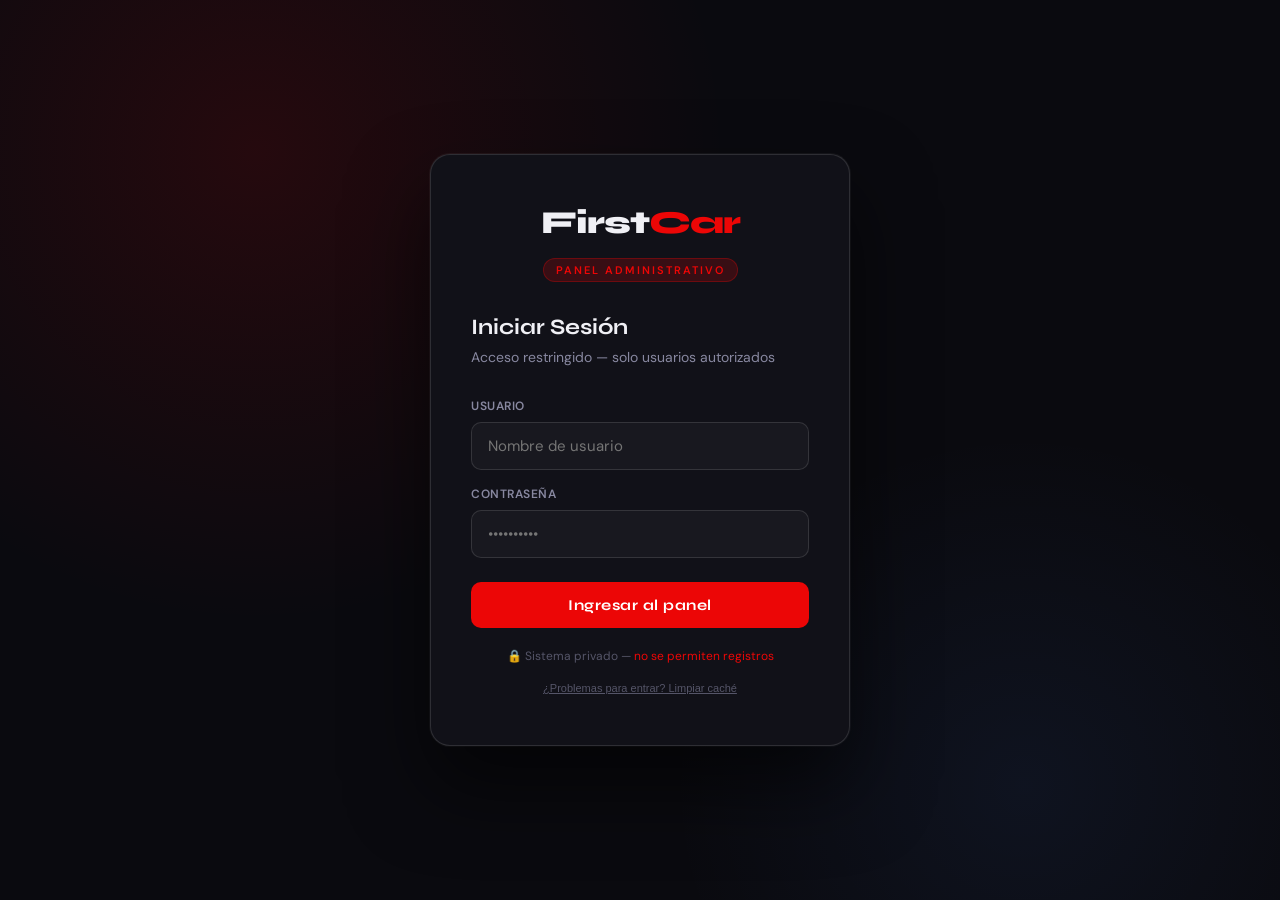
==== commit cec8390d: "Update dashboard.html" ====
--- a/dashboard.html
+++ b/dashboard.html
@@ -554,6 +554,18 @@
 .toast-icon { font-size: 18px; }
 .toast-msg { font-size: 14px; flex: 1; }
 
+/* Leads loading state */
+.leads-loading {
+  text-align: center; padding: 40px; color: var(--text3);
+  display: flex; align-items: center; justify-content: center; gap: 10px;
+}
+.spinner {
+  width: 20px; height: 20px; border: 2px solid var(--border2);
+  border-top-color: var(--red); border-radius: 50%;
+  animation: spin .7s linear infinite;
+}
+@keyframes spin { to { transform: rotate(360deg); } }
+
 /* ══════════════════════════════════════
    RESPONSIVE
 ══════════════════════════════════════ */
@@ -567,78 +579,62 @@
   .stats-grid { grid-template-columns: 1fr 1fr; }
 }
 
-  /* ── Brand logos inline ── */
-  .brand-logo-inline {
-    display: inline-flex; align-items: center;
-    gap: 8px; vertical-align: middle;
-  }
-  .brand-logo-inline img {
-    width: 36px; height: 22px;
-    object-fit: contain;
-    filter: brightness(0) invert(1);
-    opacity: .85;
-    flex-shrink: 0;
-  }
-  /* For dark backgrounds (tables) */
-  .brand-logo-dark img { filter: brightness(0) invert(1); opacity:.8; }
-  /* For light backgrounds (cards, selects) */
-  .brand-logo-light img { filter: none; opacity:.9; }
-
-  /* Brand select custom option style */
-  .brand-select-option {
-    display: flex; align-items: center; gap: 10px;
-    padding: 8px 12px; cursor: pointer;
-    border-radius: 8px; transition: background .15s;
-  }
-  .brand-select-option:hover { background: var(--surface2); }
-  .brand-select-option img {
-    width: 40px; height: 24px; object-fit: contain;
-    filter: brightness(0) invert(1); opacity: .8;
-  }
-  .brand-select-option span { font-size: 14px; font-weight: 500; }
-
-  /* Custom brand picker dropdown */
-  .brand-picker-wrap { position: relative; }
-  .brand-picker-display {
-    width: 100%; background: var(--surface2);
-    border: 1.5px solid var(--border2); border-radius: 10px;
-    padding: 10px 14px; cursor: pointer;
-    display: flex; align-items: center; gap: 10px;
-    transition: border-color .2s;
-  }
-  .brand-picker-display:hover { border-color: var(--red); }
-  .brand-picker-display.open { border-color: var(--red); }
-  .brand-picker-display img {
-    width: 40px; height: 24px; object-fit: contain;
-    filter: brightness(0) invert(1); opacity: .85;
-  }
-  .brand-picker-display .bp-name { font-size: 14px; font-weight: 500; color: var(--text); flex:1; }
-  .brand-picker-display .bp-arrow { color: var(--text3); font-size: 10px; }
-  .brand-picker-dropdown {
-    position: absolute; top: calc(100% + 6px); left: 0; right: 0;
-    background: var(--surface); border: 1px solid var(--border2);
-    border-radius: 12px; z-index: 200; max-height: 260px; overflow-y: auto;
-    padding: 6px; display: none;
-    box-shadow: 0 12px 32px rgba(0,0,0,.4);
-  }
-  .brand-picker-dropdown.open { display: block; }
-  .brand-picker-search {
-    width: 100%; background: var(--surface2);
-    border: 1px solid var(--border2); border-radius: 8px;
-    padding: 8px 12px; color: var(--text);
-    font-family: 'DM Sans', sans-serif; font-size: 13px;
-    outline: none; margin-bottom: 6px;
-  }
-
-  /* First Car logo — defined once */
-  .fc-logo-img {
-    background-image: url('[data-uri]');
-    background-size: contain;
-    background-repeat: no-repeat;
-    background-position: center;
-    display: block;
-    filter: brightness(0) invert(1);
-  }
+/* ── Brand logos inline ── */
+.brand-logo-inline {
+  display: inline-flex; align-items: center;
+  gap: 8px; vertical-align: middle;
+}
+.brand-picker-wrap { position: relative; }
+.brand-picker-display {
+  width: 100%; background: var(--surface2);
+  border: 1.5px solid var(--border2); border-radius: 10px;
+  padding: 10px 14px; cursor: pointer;
+  display: flex; align-items: center; gap: 10px;
+  transition: border-color .2s;
+}
+.brand-picker-display:hover { border-color: var(--red); }
+.brand-picker-display.open { border-color: var(--red); }
+.brand-picker-display img {
+  width: 40px; height: 24px; object-fit: contain;
+  filter: brightness(0) invert(1); opacity: .85;
+}
+.brand-picker-display .bp-name { font-size: 14px; font-weight: 500; color: var(--text); flex:1; }
+.brand-picker-display .bp-arrow { color: var(--text3); font-size: 10px; }
+.brand-picker-dropdown {
+  position: absolute; top: calc(100% + 6px); left: 0; right: 0;
+  background: var(--surface); border: 1px solid var(--border2);
+  border-radius: 12px; z-index: 200; max-height: 260px; overflow-y: auto;
+  padding: 6px; display: none;
+  box-shadow: 0 12px 32px rgba(0,0,0,.4);
+}
+.brand-picker-dropdown.open { display: block; }
+.brand-picker-search {
+  width: 100%; background: var(--surface2);
+  border: 1px solid var(--border2); border-radius: 8px;
+  padding: 8px 12px; color: var(--text);
+  font-family: 'DM Sans', sans-serif; font-size: 13px;
+  outline: none; margin-bottom: 6px;
+}
+.brand-select-option {
+  display: flex; align-items: center; gap: 10px;
+  padding: 8px 12px; cursor: pointer;
+  border-radius: 8px; transition: background .15s;
+}
+.brand-select-option:hover { background: var(--surface2); }
+.brand-select-option img {
+  width: 40px; height: 24px; object-fit: contain;
+  filter: brightness(0) invert(1); opacity: .8;
+}
+.brand-select-option span { font-size: 14px; font-weight: 500; }
+
+.fc-logo-img {
+  background-image: url('[data-uri]');
+  background-size: contain;
+  background-repeat: no-repeat;
+  background-position: center;
+  display: block;
+  filter: brightness(0) invert(1);
+}
 </style>
 </head>
 <body>
@@ -648,7 +644,9 @@
   <div class="login-bg"></div>
   <div class="login-card">
     <div class="login-logo">
-      <div class="fc-logo-img" style="width:220px;height:110px;margin:0 auto 16px"></div>
+      <div style="font-family:'Syne',sans-serif;font-size:32px;font-weight:800;letter-spacing:-1px;margin-bottom:8px">
+        First<span style="color:var(--red)">Car</span>
+      </div>
       <div class="login-badge">Panel Administrativo</div>
     </div>
     <div class="login-title">Iniciar Sesión</div>
@@ -659,7 +657,7 @@
     </div>
     <div class="field">
       <label>Contraseña</label>
-      <input type="password" id="loginPass" placeholder="••••••••••" id="loginPass">
+      <input type="password" id="loginPass" placeholder="••••••••••">
     </div>
     <button class="btn-login-submit" onclick="doLogin()">Ingresar al panel</button>
     <div class="login-error" id="loginError">Usuario o contraseña incorrectos</div>
@@ -679,7 +677,9 @@
     <!-- SIDEBAR -->
     <aside class="sidebar" id="sidebar">
       <div class="sidebar-logo">
-        <div class="fc-logo-img" style="width:160px;height:64px;margin-bottom:8px"></div>
+        <div style="font-family:'Syne',sans-serif;font-size:22px;font-weight:800;letter-spacing:-1px;margin-bottom:4px">
+          First<span style="color:var(--red)">Car</span>
+        </div>
         <div class="sidebar-role" id="sidebarRole">Cargando...</div>
       </div>
       <nav class="sidebar-nav">
@@ -699,7 +699,7 @@
           <svg class="nav-icon" viewBox="0 0 24 24" fill="none" stroke="currentColor" stroke-width="2"><path d="M21 15v4a2 2 0 0 1-2 2H5a2 2 0 0 1-2-2v-4"/><polyline points="17 8 12 3 7 8"/><line x1="12" y1="3" x2="12" y2="15"/></svg>
           Subir Vehículo
         </div>
-        <div class="nav-item" onclick="showPanel('leads',this)">
+        <div class="nav-item" onclick="showPanel('leads',this);cargarLeads()">
           <svg class="nav-icon" viewBox="0 0 24 24" fill="none" stroke="currentColor" stroke-width="2"><path d="M17 21v-2a4 4 0 0 0-4-4H5a4 4 0 0 0-4 4v2"/><circle cx="9" cy="7" r="4"/><path d="M23 21v-2a4 4 0 0 0-3-3.87"/><path d="M16 3.13a4 4 0 0 1 0 7.75"/></svg>
           Leads
           <span class="nav-badge" id="leadsCount">0</span>
@@ -767,9 +767,9 @@
               <div class="stat-icon">👁️</div>
             </div>
             <div class="stat-card" style="--accent:rgba(245,166,35,.15)">
-              <div class="stat-label">Consultas recibidas</div>
-              <div class="stat-value">243</div>
-              <div class="stat-delta up">↑ 22% esta semana</div>
+              <div class="stat-label">Leads en Supabase</div>
+              <div class="stat-value" id="stat-leads-count">—</div>
+              <div class="stat-delta up">Sincronizado en tiempo real</div>
               <div class="stat-icon">💬</div>
             </div>
             <div class="stat-card" style="--accent:rgba(236,6,6,.15)">
@@ -890,154 +890,17 @@
                 <div class="form-group">
                   <label class="form-label">Marca *</label>
                   <div class="brand-picker-wrap" id="brandPickerWrap">
-              <div class="brand-picker-display" id="brandPickerDisplay" onclick="toggleBrandPicker()">
-                <img id="brandPickerImg" src="" alt="" style="display:none;object-fit:contain;filter:brightness(0) invert(1);opacity:.85;width:40px;height:24px">
-                <span class="bp-name" id="brandPickerName" style="color:var(--text3)">Seleccionar marca</span>
-                <span class="bp-arrow">▼</span>
-              </div>
-              <div class="brand-picker-dropdown" id="brandPickerDropdown">
-                <input type="text" class="brand-picker-search" placeholder="Buscar marca..." oninput="filterBrands(this.value)">
-                <div id="brandPickerOptions">
-          <div class="brand-select-option" onclick="selectBrand('Toyota',this)" data-value="Toyota">
-            <img src="https://upload.wikimedia.org/wikipedia/commons/9/9d/Toyota_carlogo.svg" alt="Toyota" onerror="this.style.display='none'">
-            <span>Toyota</span>
-          </div>
-          <div class="brand-select-option" onclick="selectBrand('Renault',this)" data-value="Renault">
-            <img src="https://upload.wikimedia.org/wikipedia/commons/4/49/Renault_2021_Text.svg" alt="Renault" onerror="this.style.display='none'">
-            <span>Renault</span>
-          </div>
-          <div class="brand-select-option" onclick="selectBrand('Kia',this)" data-value="Kia">
-            <img src="https://upload.wikimedia.org/wikipedia/commons/1/13/Kia-logo.svg" alt="Kia" onerror="this.style.display='none'">
-            <span>Kia</span>
-          </div>
-          <div class="brand-select-option" onclick="selectBrand('Chevrolet',this)" data-value="Chevrolet">
-            <img src="https://upload.wikimedia.org/wikipedia/commons/8/8f/Chevrolet_Script_logo.svg" alt="Chevrolet" onerror="this.style.display='none'">
-            <span>Chevrolet</span>
-          </div>
-          <div class="brand-select-option" onclick="selectBrand('Mazda',this)" data-value="Mazda">
-            <img src="https://upload.wikimedia.org/wikipedia/commons/a/a8/Mazda_logo_with_emblem.svg" alt="Mazda" onerror="this.style.display='none'">
-            <span>Mazda</span>
-          </div>
-          <div class="brand-select-option" onclick="selectBrand('Nissan',this)" data-value="Nissan">
-            <img src="https://upload.wikimedia.org/wikipedia/commons/8/8b/Nissan_2020_logo.svg" alt="Nissan" onerror="this.style.display='none'">
-            <span>Nissan</span>
-          </div>
-          <div class="brand-select-option" onclick="selectBrand('Suzuki',this)" data-value="Suzuki">
-            <img src="https://upload.wikimedia.org/wikipedia/commons/1/1f/Suzuki_logo_2.svg" alt="Suzuki" onerror="this.style.display='none'">
-            <span>Suzuki</span>
-          </div>
-          <div class="brand-select-option" onclick="selectBrand('Volkswagen',this)" data-value="Volkswagen">
-            <img src="https://upload.wikimedia.org/wikipedia/commons/6/6d/Volkswagen_logo_2019.svg" alt="Volkswagen" onerror="this.style.display='none'">
-            <span>Volkswagen</span>
-          </div>
-          <div class="brand-select-option" onclick="selectBrand('Hyundai',this)" data-value="Hyundai">
-            <img src="https://upload.wikimedia.org/wikipedia/commons/8/8b/Hyundai_Motor_Company_logo.svg" alt="Hyundai" onerror="this.style.display='none'">
-            <span>Hyundai</span>
-          </div>
-          <div class="brand-select-option" onclick="selectBrand('Ford',this)" data-value="Ford">
-            <img src="https://upload.wikimedia.org/wikipedia/commons/3/3e/Ford_Motor_Company_Logo.svg" alt="Ford" onerror="this.style.display='none'">
-            <span>Ford</span>
-          </div>
-          <div class="brand-select-option" onclick="selectBrand('BMW',this)" data-value="BMW">
-            <img src="https://upload.wikimedia.org/wikipedia/commons/4/44/BMW.svg" alt="BMW" onerror="this.style.display='none'">
-            <span>BMW</span>
-          </div>
-          <div class="brand-select-option" onclick="selectBrand('Mercedes-Benz',this)" data-value="Mercedes-Benz">
-            <img src="https://upload.wikimedia.org/wikipedia/commons/9/90/Mercedes-Logo.svg" alt="Mercedes-Benz" onerror="this.style.display='none'">
-            <span>Mercedes-Benz</span>
-          </div>
-          <div class="brand-select-option" onclick="selectBrand('Audi',this)" data-value="Audi">
-            <img src="https://upload.wikimedia.org/wikipedia/commons/9/92/Audi-Logo_2016.svg" alt="Audi" onerror="this.style.display='none'">
-            <span>Audi</span>
-          </div>
-          <div class="brand-select-option" onclick="selectBrand('BYD',this)" data-value="BYD">
-            <img src="https://upload.wikimedia.org/wikipedia/commons/1/19/BYD_Company_Logo.svg" alt="BYD" onerror="this.style.display='none'">
-            <span>BYD</span>
-          </div>
-          <div class="brand-select-option" onclick="selectBrand('Chery',this)" data-value="Chery">
-            <img src="https://upload.wikimedia.org/wikipedia/commons/a/a5/Chery_Automobile_logo.svg" alt="Chery" onerror="this.style.display='none'">
-            <span>Chery</span>
-          </div>
-          <div class="brand-select-option" onclick="selectBrand('Changan',this)" data-value="Changan">
-            <img src="https://upload.wikimedia.org/wikipedia/commons/d/db/Changan_Auto_logo.svg" alt="Changan" onerror="this.style.display='none'">
-            <span>Changan</span>
-          </div>
-          <div class="brand-select-option" onclick="selectBrand('JAC',this)" data-value="JAC">
-            <img src="https://upload.wikimedia.org/wikipedia/commons/a/a5/JAC_logo.svg" alt="JAC" onerror="this.style.display='none'">
-            <span>JAC</span>
-          </div>
-          <div class="brand-select-option" onclick="selectBrand('MG',this)" data-value="MG">
-            <img src="https://upload.wikimedia.org/wikipedia/commons/e/e7/MG_Logo.svg" alt="MG" onerror="this.style.display='none'">
-            <span>MG</span>
-          </div>
-          <div class="brand-select-option" onclick="selectBrand('Honda',this)" data-value="Honda">
-            <img src="https://upload.wikimedia.org/wikipedia/commons/3/38/Honda.svg" alt="Honda" onerror="this.style.display='none'">
-            <span>Honda</span>
-          </div>
-          <div class="brand-select-option" onclick="selectBrand('Mitsubishi',this)" data-value="Mitsubishi">
-            <img src="https://upload.wikimedia.org/wikipedia/commons/8/8a/Mitsubishi_logo.svg" alt="Mitsubishi" onerror="this.style.display='none'">
-            <span>Mitsubishi</span>
-          </div>
-          <div class="brand-select-option" onclick="selectBrand('Jeep',this)" data-value="Jeep">
-            <img src="https://upload.wikimedia.org/wikipedia/commons/0/05/Jeep_logo.svg" alt="Jeep" onerror="this.style.display='none'">
-            <span>Jeep</span>
-          </div>
-          <div class="brand-select-option" onclick="selectBrand('Haval',this)" data-value="Haval">
-            <img src="https://upload.wikimedia.org/wikipedia/commons/5/5a/Haval_logo.svg" alt="Haval" onerror="this.style.display='none'">
-            <span>Haval</span>
-          </div>
-          <div class="brand-select-option" onclick="selectBrand('Peugeot',this)" data-value="Peugeot">
-            <img src="https://upload.wikimedia.org/wikipedia/commons/5/5b/Peugeot_logo.svg" alt="Peugeot" onerror="this.style.display='none'">
-            <span>Peugeot</span>
-          </div>
-          <div class="brand-select-option" onclick="selectBrand('DFSK',this)" data-value="DFSK">
-            <span style="width:40px;display:inline-block"></span>
-            <span>DFSK</span>
-          </div>
-          <div class="brand-select-option" onclick="selectBrand('Foton',this)" data-value="Foton">
-            <span style="width:40px;display:inline-block"></span>
-            <span>Foton</span>
-          </div>
-          <div class="brand-select-option" onclick="selectBrand('Fiat',this)" data-value="Fiat">
-            <img src="https://upload.wikimedia.org/wikipedia/commons/8/82/Fiat_logo.svg" alt="Fiat" onerror="this.style.display='none'">
-            <span>Fiat</span>
-          </div>
-          <div class="brand-select-option" onclick="selectBrand('Subaru',this)" data-value="Subaru">
-            <img src="https://upload.wikimedia.org/wikipedia/commons/5/5c/Subaru_logo.svg" alt="Subaru" onerror="this.style.display='none'">
-            <span>Subaru</span>
-          </div>
-          <div class="brand-select-option" onclick="selectBrand('Volvo',this)" data-value="Volvo">
-            <img src="https://upload.wikimedia.org/wikipedia/commons/3/38/Volvo_Cars_logo.svg" alt="Volvo" onerror="this.style.display='none'">
-            <span>Volvo</span>
-          </div>
-          <div class="brand-select-option" onclick="selectBrand('Porsche',this)" data-value="Porsche">
-            <img src="https://upload.wikimedia.org/wikipedia/de/5/5d/Porsche_Logo.svg" alt="Porsche" onerror="this.style.display='none'">
-            <span>Porsche</span>
-          </div>
-          <div class="brand-select-option" onclick="selectBrand('Land Rover',this)" data-value="Land Rover">
-            <img src="https://upload.wikimedia.org/wikipedia/commons/a/a5/Land_Rover_logo.svg" alt="Land Rover" onerror="this.style.display='none'">
-            <span>Land Rover</span>
-          </div>
-          <div class="brand-select-option" onclick="selectBrand('Isuzu',this)" data-value="Isuzu">
-            <img src="https://upload.wikimedia.org/wikipedia/commons/5/5e/Isuzu_logo.svg" alt="Isuzu" onerror="this.style.display='none'">
-            <span>Isuzu</span>
-          </div>
-          <div class="brand-select-option" onclick="selectBrand('SsangYong',this)" data-value="SsangYong">
-            <img src="https://upload.wikimedia.org/wikipedia/commons/f/f8/SsangYong_logo.svg" alt="SsangYong" onerror="this.style.display='none'">
-            <span>SsangYong</span>
-          </div>
-          <div class="brand-select-option" onclick="selectBrand('Deepal',this)" data-value="Deepal">
-            <span style="width:40px;display:inline-block"></span>
-            <span>Deepal</span>
-          </div>
-          <div class="brand-select-option" onclick="selectBrand('GAC Aion',this)" data-value="GAC Aion">
-            <span style="width:40px;display:inline-block"></span>
-            <span>GAC Aion</span>
-          </div>
-                </div>
-              </div>
-              <input type="hidden" id="vMarca" value="">
-            </div>
+                    <div class="brand-picker-display" id="brandPickerDisplay" onclick="toggleBrandPicker()">
+                      <img id="brandPickerImg" src="" alt="" style="display:none;object-fit:contain;filter:brightness(0) invert(1);opacity:.85;width:40px;height:24px">
+                      <span class="bp-name" id="brandPickerName" style="color:var(--text3)">Seleccionar marca</span>
+                      <span class="bp-arrow">▼</span>
+                    </div>
+                    <div class="brand-picker-dropdown" id="brandPickerDropdown">
+                      <input type="text" class="brand-picker-search" placeholder="Buscar marca..." oninput="filterBrands(this.value)">
+                      <div id="brandPickerOptions"></div>
+                    </div>
+                  </div>
+                  <input type="hidden" id="vMarca" value="">
                 </div>
                 <div class="form-group">
                   <label class="form-label">Modelo *</label>
@@ -1103,92 +966,63 @@
                   <input type="text" class="form-input" id="vEquipamiento" placeholder="Ej: Cámara 360°, Sunroof, CarPlay, Asientos cuero...">
                   <div class="form-hint">Separa los ítems con coma</div>
                 </div>
-
-                <!-- ── Campos adicionales ── -->
                 <div class="form-group">
                   <label class="form-label">Tipo de carrocería</label>
                   <select class="form-select" id="vCarroceria">
                     <option value="">Seleccionar</option>
-                    <option>Camioneta</option>
-                    <option>Sedán</option>
-                    <option>Hatchback</option>
-                    <option>SUV</option>
-                    <option>Pick-Up</option>
-                    <option>Station Wagon</option>
-                    <option>Coupé</option>
-                    <option>Furgón</option>
-                    <option>Van</option>
+                    <option>Camioneta</option><option>Sedán</option><option>Hatchback</option>
+                    <option>SUV</option><option>Pick-Up</option><option>Station Wagon</option>
+                    <option>Coupé</option><option>Furgón</option><option>Van</option>
                   </select>
                 </div>
-
                 <div class="form-group">
                   <label class="form-label">Control de tracción</label>
                   <select class="form-select" id="vTraccion">
                     <option value="">Seleccionar</option>
-                    <option>Delantera</option>
-                    <option>4x4</option>
-                    <option>4x2</option>
-                    <option>Trasera</option>
-                    <option>Integral</option>
+                    <option>Delantera</option><option>4x4</option><option>4x2</option>
+                    <option>Trasera</option><option>Integral</option>
                   </select>
                 </div>
-
                 <div class="form-group">
                   <label class="form-label">Número de puertas</label>
                   <select class="form-select" id="vPuertas">
                     <option value="">Seleccionar</option>
-                    <option value="2">2 puertas</option>
-                    <option value="3">3 puertas</option>
-                    <option value="4">4 puertas</option>
-                    <option value="5">5 puertas</option>
-                    <option value="6">6 puertas</option>
+                    <option value="2">2 puertas</option><option value="3">3 puertas</option>
+                    <option value="4">4 puertas</option><option value="5">5 puertas</option>
                   </select>
                 </div>
-
                 <div class="form-group">
                   <label class="form-label">Dirección</label>
                   <select class="form-select" id="vDireccion">
                     <option value="">Seleccionar</option>
-                    <option>Hidráulica</option>
-                    <option>Electroasistida</option>
-                    <option>Asistida</option>
-                    <option>Mecánica</option>
+                    <option>Hidráulica</option><option>Electroasistida</option>
+                    <option>Asistida</option><option>Mecánica</option>
                   </select>
                 </div>
-
                 <div class="form-group">
                   <label class="form-label">Último dígito de placa</label>
                   <select class="form-select" id="vPlaca">
                     <option value="">Seleccionar</option>
-                    <option value="0">0</option>
-                    <option value="1">1</option>
-                    <option value="2">2</option>
-                    <option value="3">3</option>
-                    <option value="4">4</option>
-                    <option value="5">5</option>
-                    <option value="6">6</option>
-                    <option value="7">7</option>
-                    <option value="8">8</option>
-                    <option value="9">9</option>
+                    <option>0</option><option>1</option><option>2</option><option>3</option><option>4</option>
+                    <option>5</option><option>6</option><option>7</option><option>8</option><option>9</option>
                   </select>
                 </div>
-
                 <div class="form-group full">
                   <label class="form-label">Otras características</label>
                   <div style="display:grid;grid-template-columns:repeat(2,1fr);gap:10px;margin-top:4px">
-                    <label style="display:flex;align-items:center;gap:10px;cursor:pointer;padding:10px 14px;border-radius:9px;border:1.5px solid var(--border2);transition:border-color .2s" onmouseover="this.style.borderColor='var(--red)'" onmouseout="this.style.borderColor='var(--border2)'">
+                    <label style="display:flex;align-items:center;gap:10px;cursor:pointer;padding:10px 14px;border-radius:9px;border:1.5px solid var(--border2)">
                       <input type="checkbox" id="vABS" style="accent-color:var(--red);width:16px;height:16px">
                       <span style="font-size:13px;font-weight:500">Con frenos ABS</span>
                     </label>
-                    <label style="display:flex;align-items:center;gap:10px;cursor:pointer;padding:10px 14px;border-radius:9px;border:1.5px solid var(--border2);transition:border-color .2s" onmouseover="this.style.borderColor='var(--red)'" onmouseout="this.style.borderColor='var(--border2)'">
+                    <label style="display:flex;align-items:center;gap:10px;cursor:pointer;padding:10px 14px;border-radius:9px;border:1.5px solid var(--border2)">
                       <input type="checkbox" id="vAire" style="accent-color:var(--red);width:16px;height:16px">
                       <span style="font-size:13px;font-weight:500">Con aire acondicionado</span>
                     </label>
-                    <label style="display:flex;align-items:center;gap:10px;cursor:pointer;padding:10px 14px;border-radius:9px;border:1.5px solid var(--border2);transition:border-color .2s" onmouseover="this.style.borderColor='var(--red)'" onmouseout="this.style.borderColor='var(--border2)'">
+                    <label style="display:flex;align-items:center;gap:10px;cursor:pointer;padding:10px 14px;border-radius:9px;border:1.5px solid var(--border2)">
                       <input type="checkbox" id="vAlarma" style="accent-color:var(--red);width:16px;height:16px">
                       <span style="font-size:13px;font-weight:500">Con alarma</span>
                     </label>
-                    <label style="display:flex;align-items:center;gap:10px;cursor:pointer;padding:10px 14px;border-radius:9px;border:1.5px solid var(--border2);transition:border-color .2s" onmouseover="this.style.borderColor='var(--red)'" onmouseout="this.style.borderColor='var(--border2)'">
+                    <label style="display:flex;align-items:center;gap:10px;cursor:pointer;padding:10px 14px;border-radius:9px;border:1.5px solid var(--border2)">
                       <input type="checkbox" id="vVidrios" style="accent-color:var(--red);width:16px;height:16px">
                       <span style="font-size:13px;font-weight:500">Con vidrios eléctricos</span>
                     </label>
@@ -1222,35 +1056,94 @@
         <div class="panel" id="panel-leads">
           <div class="filter-bar">
             <div class="search-input-wrap">
-              <input type="text" placeholder="Buscar por nombre, email, teléfono..." id="leadsSearch" oninput="filterLeads()">
-            </div>
-            <select class="form-select" style="width:auto" id="filterLeadEstado" onchange="filterLeads()">
+              <input type="text" placeholder="Buscar por nombre, email, teléfono..." id="leadsSearch" oninput="filtrarLeadsUI()">
+            </div>
+            <select class="form-select" style="width:auto" id="filterLeadEstado" onchange="filtrarLeadsUI()">
               <option value="">Todos los estados</option>
               <option value="nuevo">Nuevo</option>
               <option value="contactado">Contactado</option>
               <option value="cerrado">Cerrado</option>
             </select>
-            <button class="btn btn-danger btn-sm" onclick="clearAllLeads()" style="margin-left:auto">🗑️ Limpiar todos</button>
+            <button class="btn btn-ghost btn-sm" onclick="cargarLeads()" title="Recargar desde Supabase">
+              🔄 Recargar
+            </button>
+            <button class="btn btn-primary btn-sm" onclick="exportarLeadsExcel()" title="Descargar leads en Excel">
+              📥 Descargar Excel
+            </button>
+            <label class="btn btn-ghost btn-sm" title="Importar leads desde Excel (.xlsx o .xls)" style="cursor:pointer;position:relative">
+              📤 Importar Excel
+              <input type="file" id="importLeadsInput" accept=".xlsx,.xls,.csv"
+                style="position:absolute;inset:0;opacity:0;cursor:pointer;width:100%;height:100%"
+                onchange="importarLeadsExcel(this)">
+            </label>
+            <button class="btn btn-danger btn-sm" onclick="limpiarTodosLeads()" style="margin-left:auto">
+              🗑️ Limpiar todos
+            </button>
           </div>
+
+          <!-- Modal de preview de importación -->
+          <div class="modal-overlay" id="importModal">
+            <div class="modal" style="max-width:700px">
+              <div class="modal-header">
+                <div class="modal-title">📤 Importar leads desde Excel</div>
+                <button class="modal-close" onclick="closeModal('importModal')">×</button>
+              </div>
+              <div class="modal-body">
+                <div id="importPreviewInfo" style="margin-bottom:16px;padding:12px 16px;background:var(--surface2);border-radius:10px;font-size:13px;color:var(--text2)"></div>
+                <div style="overflow-x:auto;max-height:340px;overflow-y:auto">
+                  <table style="width:100%;border-collapse:collapse" id="importPreviewTable">
+                    <thead><tr style="background:var(--surface2)">
+                      <th style="padding:10px 14px;font-size:11px;font-weight:700;letter-spacing:1px;text-transform:uppercase;color:var(--text3);text-align:left">Nombre</th>
+                      <th style="padding:10px 14px;font-size:11px;font-weight:700;letter-spacing:1px;text-transform:uppercase;color:var(--text3);text-align:left">Email</th>
+                      <th style="padding:10px 14px;font-size:11px;font-weight:700;letter-spacing:1px;text-transform:uppercase;color:var(--text3);text-align:left">Teléfono</th>
+                      <th style="padding:10px 14px;font-size:11px;font-weight:700;letter-spacing:1px;text-transform:uppercase;color:var(--text3);text-align:left">Estado</th>
+                    </tr></thead>
+                    <tbody id="importPreviewBody"></tbody>
+                  </table>
+                </div>
+                <div style="margin-top:14px;padding:12px 16px;background:rgba(78,140,255,.08);border:1px solid rgba(78,140,255,.2);border-radius:10px;font-size:12px;color:var(--blue)">
+                  ℹ️ <strong>Columnas reconocidas:</strong> nombre, email, telefono / teléfono, estado.
+                  La primera fila debe ser el encabezado. Las filas duplicadas (mismo email) se omiten.
+                </div>
+              </div>
+              <div class="modal-footer">
+                <button class="btn btn-ghost" onclick="closeModal('importModal')">Cancelar</button>
+                <button class="btn btn-primary" id="btnConfirmarImport" onclick="confirmarImportLeads()">
+                  ✅ Importar <span id="importCount">0</span> leads a Supabase
+                </button>
+              </div>
+            </div>
+          </div>
+
+          <!-- Leads table -->
           <div class="card">
+            <div class="card-header">
+              <div class="card-title">Leads recibidos</div>
+              <div style="font-size:12px;color:var(--text3)" id="leadsLastSync">—</div>
+            </div>
             <div class="card-body">
               <table>
                 <thead><tr>
-                  <th>Nombre</th><th>Email</th><th>Teléfono</th><th>Asunto</th><th>Fecha</th><th>Estado</th><th>Acciones</th>
+                  <th>Nombre</th>
+                  <th>Email</th>
+                  <th>Teléfono</th>
+                  <th>Fecha</th>
+                  <th>Estado</th>
+                  <th>Acciones</th>
                 </tr></thead>
                 <tbody id="leadsTableBody">
-                  <tr><td colspan="7" style="text-align:center;color:var(--text3);padding:40px">No hay leads aún</td></tr>
+                  <tr><td colspan="6" class="leads-loading">
+                    <div class="spinner"></div> Cargando leads desde Supabase...
+                  </td></tr>
                 </tbody>
               </table>
             </div>
           </div>
         </div>
-
 
         <!-- ── PANEL: SEO / SEM ── -->
         <div class="panel" id="panel-seo">
           <div style="display:grid;grid-template-columns:1fr 1fr;gap:20px;margin-bottom:24px">
-
             <div class="config-section">
               <div class="config-section-title">🔍 SEO — Metadatos generales</div>
               <div class="form-group">
@@ -1302,10 +1195,6 @@
                 <div><div class="seo-item-label">Mobile-friendly</div><div class="seo-item-status" style="color:var(--green)">✅ Optimizado</div></div>
                 <div class="progress-bar" style="width:120px"><div class="progress-fill" style="width:95%;background:var(--green)"></div></div>
               </div>
-              <div class="seo-item">
-                <div><div class="seo-item-label">Schema markup</div><div class="seo-item-status" style="color:var(--red)">❌ Sin configurar</div></div>
-                <div class="progress-bar" style="width:120px"><div class="progress-fill" style="width:0%;background:var(--red)"></div></div>
-              </div>
             </div>
           </div>
 
@@ -1328,38 +1217,8 @@
                 <label class="form-label">TikTok Pixel ID</label>
                 <input type="text" class="form-input" id="semTTPixel" placeholder="XXXXXXXXXXXXXXXXXX">
               </div>
-              <div class="form-group full">
-                <label class="form-label">Script de seguimiento personalizado (head)</label>
-                <textarea class="form-textarea" id="semCustomScript" placeholder="&lt;!-- Pega aquí tu script de tracking --&gt;"></textarea>
-              </div>
             </div>
             <button class="btn btn-primary" onclick="saveSEM()">Guardar configuración SEM</button>
-          </div>
-
-          <div class="config-section">
-            <div class="config-section-title">🌐 Open Graph / Redes sociales</div>
-            <div class="form-grid">
-              <div class="form-group">
-                <label class="form-label">OG Title</label>
-                <input type="text" class="form-input" id="ogTitle" value="First Car Colombia — Tu vehículo ideal te espera">
-              </div>
-              <div class="form-group">
-                <label class="form-label">OG Descripción</label>
-                <input type="text" class="form-input" id="ogDesc" value="Los mejores vehículos nuevos y usados de Colombia">
-              </div>
-              <div class="form-group">
-                <label class="form-label">URL imagen OG (1200x630)</label>
-                <input type="text" class="form-input" id="ogImage" placeholder="https://firstcar.com.co/og-image.jpg">
-              </div>
-              <div class="form-group">
-                <label class="form-label">Twitter Card</label>
-                <select class="form-select" id="twitterCard">
-                  <option value="summary_large_image">summary_large_image</option>
-                  <option value="summary">summary</option>
-                </select>
-              </div>
-            </div>
-            <button class="btn btn-primary" onclick="saveOG()">Guardar Open Graph</button>
           </div>
         </div>
 
@@ -1410,15 +1269,7 @@
               <div class="toggle on" onclick="this.classList.toggle('on')"></div>
             </div>
             <div class="toggle-row">
-              <div><div class="toggle-label">Sección "¿Por qué elegirnos?"</div><div class="toggle-desc">Bloque de ventajas competitivas</div></div>
-              <div class="toggle on" onclick="this.classList.toggle('on')"></div>
-            </div>
-            <div class="toggle-row">
               <div><div class="toggle-label">Sección de vehículos destacados</div><div class="toggle-desc">Grid de cars en el home</div></div>
-              <div class="toggle on" onclick="this.classList.toggle('on')"></div>
-            </div>
-            <div class="toggle-row">
-              <div><div class="toggle-label">Sección CTA (llamado a la acción)</div><div class="toggle-desc">Banda roja "Publica tu vehículo"</div></div>
               <div class="toggle on" onclick="this.classList.toggle('on')"></div>
             </div>
             <div class="toggle-row">
@@ -1455,7 +1306,7 @@
           </div>
         </div>
 
-        <!-- ── PANEL: USERS (admin only) ── -->
+        <!-- ── PANEL: USERS ── -->
         <div class="panel" id="panel-users">
           <div style="display:flex;justify-content:space-between;align-items:center;margin-bottom:20px">
             <div>
@@ -1510,8 +1361,566 @@
 <!-- TOAST CONTAINER -->
 <div class="toast-container" id="toastContainer"></div>
 
+<!-- ══════════════════════════════════════════════════
+     SUPABASE SDK — una sola vez
+══════════════════════════════════════════════════ -->
+<script src="https://cdn.jsdelivr.net/npm/@supabase/supabase-js@2"></script>
+
 <script>
-// ── Brand Logos Map ──────────────────────────────────────────
+// ════════════════════════════════════════════════════
+//  SUPABASE CONFIG  ← tus credenciales reales
+// ════════════════════════════════════════════════════
+const SUPA_URL = 'https://uiyaknuovssiglkhnccd.supabase.co';
+const SUPA_KEY = 'eyJhbGciOiJIUzI1NiIsInR5cCI6IkpXVCJ9.eyJpc3MiOiJzdXBhYmFzZSIsInJlZiI6InVpeWFrbnVvdnNzaWdsa2huY2NkIiwicm9sZSI6ImFub24iLCJpYXQiOjE3NzQ0MTE5NTYsImV4cCI6MjA4OTk4Nzk1Nn0.HvbVToEEpRqEjVu43sKhb2j0R_5t8ySAfRXmWY1Cq_Y';
+const db = window.supabase.createClient(SUPA_URL, SUPA_KEY);
+
+// Cache local de leads (para filtrar sin re-fetchear)
+let leadsCache = [];
+
+// ════════════════════════════════════════════════════
+//  LEADS — SUPABASE (fuente única de verdad)
+// ════════════════════════════════════════════════════
+
+/**
+ * Carga todos los leads desde Supabase y los pinta en la tabla.
+ * Columnas esperadas: id, nombre, email, telefono, created_at
+ * Columna opcional:   estado (si no existe, se asume "nuevo")
+ */
+async function cargarLeads() {
+  const tbody = document.getElementById('leadsTableBody');
+  if (!tbody) return;
+
+  // Mostrar spinner
+  tbody.innerHTML = `
+    <tr><td colspan="6" class="leads-loading">
+      <div class="spinner"></div> Cargando desde Supabase...
+    </td></tr>`;
+
+  try {
+    const { data, error } = await db
+      .from('leads')
+      .select('*')
+      .order('created_at', { ascending: false });
+
+    if (error) throw error;
+
+    leadsCache = data || [];
+    actualizarBadgeLeads(leadsCache.length);
+    pintarLeads(leadsCache);
+
+    // Timestamp de última sincronización
+    const syncEl = document.getElementById('leadsLastSync');
+    if (syncEl) syncEl.textContent = 'Sincronizado: ' + new Date().toLocaleTimeString('es-CO');
+
+  } catch (err) {
+    console.error('Error Supabase:', err);
+    tbody.innerHTML = `
+      <tr><td colspan="6" style="text-align:center;color:var(--red);padding:32px">
+        ❌ Error al conectar con Supabase: ${err.message || err}
+        <br><button class="btn btn-ghost btn-sm" style="margin-top:12px" onclick="cargarLeads()">Reintentar</button>
+      </td></tr>`;
+  }
+}
+
+/**
+ * Renderiza la lista de leads en la tabla del dashboard.
+ */
+function pintarLeads(lista) {
+  const tbody = document.getElementById('leadsTableBody');
+  if (!tbody) return;
+
+  if (!lista || !lista.length) {
+    tbody.innerHTML = `
+      <tr><td colspan="6" style="text-align:center;color:var(--text3);padding:40px">
+        No hay leads aún. Los formularios del sitio enviarán datos aquí.
+      </td></tr>`;
+    return;
+  }
+
+  const colores = { nuevo: 'badge-red', contactado: 'badge-amber', cerrado: 'badge-green' };
+
+  tbody.innerHTML = lista.map(lead => {
+    const estado  = lead.estado || 'nuevo';
+    const badgeCls = colores[estado] || 'badge-blue';
+    const fecha   = lead.created_at
+      ? new Date(lead.created_at).toLocaleDateString('es-CO', { day:'2-digit', month:'2-digit', year:'numeric' })
+      : '—';
+    const hora    = lead.created_at
+      ? new Date(lead.created_at).toLocaleTimeString('es-CO', { hour:'2-digit', minute:'2-digit' })
+      : '';
+
+    return `
+      <tr>
+        <td>
+          <strong>${escHtml(lead.nombre || '—')}</strong>
+          <div style="font-size:11px;color:var(--text3)">${hora}</div>
+        </td>
+        <td>${escHtml(lead.email || '—')}</td>
+        <td>${escHtml(lead.telefono || '—')}</td>
+        <td style="color:var(--text2)">${fecha}</td>
+        <td>
+          <select class="form-select"
+            style="padding:4px 8px;font-size:12px;width:130px"
+            onchange="cambiarEstadoLead('${lead.id}', this.value)">
+            <option value="nuevo"       ${estado==='nuevo'       ? 'selected':''}>🔴 Nuevo</option>
+            <option value="contactado"  ${estado==='contactado'  ? 'selected':''}>🟡 Contactado</option>
+            <option value="cerrado"     ${estado==='cerrado'     ? 'selected':''}>🟢 Cerrado</option>
+          </select>
+        </td>
+        <td>
+          <button class="btn btn-danger btn-sm btn-icon"
+            onclick="eliminarLead('${lead.id}')"
+            title="Eliminar lead">🗑️</button>
+        </td>
+      </tr>`;
+  }).join('');
+}
+
+/**
+ * Cambia el estado de un lead en Supabase y actualiza el cache local.
+ * Si la columna 'estado' no existe en tu tabla, agrégala en Supabase:
+ *   ALTER TABLE leads ADD COLUMN estado text DEFAULT 'nuevo';
+ */
+async function cambiarEstadoLead(id, nuevoEstado) {
+  try {
+    const { error } = await db
+      .from('leads')
+      .update({ estado: nuevoEstado })
+      .eq('id', id);
+
+    if (error) throw error;
+
+    // Actualizar cache local sin re-fetchear
+    const idx = leadsCache.findIndex(l => String(l.id) === String(id));
+    if (idx !== -1) leadsCache[idx].estado = nuevoEstado;
+
+    showToast('Estado actualizado correctamente', 'success');
+  } catch (err) {
+    console.error('Error actualizando estado:', err);
+    showToast('Error al actualizar estado: ' + (err.message || err), 'error');
+    // Recargar para mostrar el estado real
+    cargarLeads();
+  }
+}
+
+/**
+ * Elimina un lead de Supabase y del dashboard.
+ */
+async function eliminarLead(id) {
+  if (!confirm('¿Eliminar este lead? Esta acción no se puede deshacer.')) return;
+
+  try {
+    const { error } = await db
+      .from('leads')
+      .delete()
+      .eq('id', id);
+
+    if (error) throw error;
+
+    // Quitar del cache local y repintar
+    leadsCache = leadsCache.filter(l => String(l.id) !== String(id));
+    actualizarBadgeLeads(leadsCache.length);
+    pintarLeads(leadsCache);
+    showToast('Lead eliminado', 'error');
+
+  } catch (err) {
+    console.error('Error eliminando lead:', err);
+    showToast('Error al eliminar: ' + (err.message || err), 'error');
+  }
+}
+
+/**
+ * Elimina TODOS los leads de Supabase.
+ */
+async function limpiarTodosLeads() {
+  if (!confirm('¿Eliminar TODOS los leads de Supabase? Esta acción no se puede deshacer.')) return;
+
+  try {
+    // Supabase requiere un filtro para DELETE masivo; usamos neq con un valor imposible
+    // como workaround seguro para borrar todo.
+    const ids = leadsCache.map(l => l.id);
+    if (!ids.length) { showToast('No hay leads para eliminar', 'info'); return; }
+
+    const { error } = await db
+      .from('leads')
+      .delete()
+      .in('id', ids);
+
+    if (error) throw error;
+
+    leadsCache = [];
+    actualizarBadgeLeads(0);
+    pintarLeads([]);
+    showToast('Todos los leads eliminados de Supabase', 'error');
+
+  } catch (err) {
+    console.error('Error limpiando leads:', err);
+    showToast('Error al limpiar: ' + (err.message || err), 'error');
+  }
+}
+
+/**
+ * Exporta los leads visibles a un archivo .xls compatible con Excel.
+ * Usa SpreadsheetML (XML) — sin librerías externas.
+ */
+function exportarLeadsExcel() {
+  if (!leadsCache.length) {
+    showToast('No hay leads para exportar', 'info');
+    return;
+  }
+
+  // Respetar filtros activos
+  const q      = (document.getElementById('leadsSearch')?.value || '').toLowerCase();
+  const estado = document.getElementById('filterLeadEstado')?.value || '';
+  const datos  = leadsCache.filter(l => {
+    const matchQ = !q
+      || (l.nombre   || '').toLowerCase().includes(q)
+      || (l.email    || '').toLowerCase().includes(q)
+      || (l.telefono || '').toLowerCase().includes(q);
+    const matchE = !estado || (l.estado || 'nuevo') === estado;
+    return matchQ && matchE;
+  });
+
+  if (!datos.length) {
+    showToast('No hay leads que coincidan con el filtro actual', 'info');
+    return;
+  }
+
+  const esc = v => String(v ?? '')
+    .replace(/&/g, '&amp;').replace(/</g, '&lt;')
+    .replace(/>/g, '&gt;').replace(/"/g, '&quot;');
+
+  const columnas = ['#', 'Nombre', 'Email', 'Teléfono', 'Estado', 'Fecha', 'Hora'];
+
+  const filas = datos.map((l, i) => {
+    const dt    = l.created_at ? new Date(l.created_at) : null;
+    const fecha = dt ? dt.toLocaleDateString('es-CO', { day:'2-digit', month:'2-digit', year:'numeric' }) : '—';
+    const hora  = dt ? dt.toLocaleTimeString('es-CO', { hour:'2-digit', minute:'2-digit', second:'2-digit' }) : '—';
+    const est   = (l.estado || 'nuevo');
+    const estTxt = est.charAt(0).toUpperCase() + est.slice(1);
+    return [i + 1, l.nombre || '—', l.email || '—', l.telefono || '—', estTxt, fecha, hora];
+  });
+
+  const headerRow = columnas.map(c =>
+    `<Cell ss:StyleID="hdr"><Data ss:Type="String">${esc(c)}</Data></Cell>`
+  ).join('');
+
+  const dataRows = filas.map(row =>
+    '<Row>' + row.map((cell, ci) => {
+      const tipo = ci === 0 ? 'Number' : 'String';
+      const stid = ci === 0 ? 'cnum' : 'cnorm';
+      return `<Cell ss:StyleID="${stid}"><Data ss:Type="${tipo}">${esc(cell)}</Data></Cell>`;
+    }).join('') + '</Row>'
+  ).join('\n      ');
+
+  const hoy = new Date().toLocaleDateString('es-CO', { day:'2-digit', month:'2-digit', year:'numeric' }).replace(/\//g,'-');
+
+  const xml = `<?xml version="1.0" encoding="UTF-8"?>
+<?mso-application progid="Excel.Sheet"?>
+<Workbook xmlns="urn:schemas-microsoft-com:office:spreadsheet"
+  xmlns:ss="urn:schemas-microsoft-com:office:spreadsheet"
+  xmlns:x="urn:schemas-microsoft-com:office:excel">
+  <Styles>
+    <Style ss:ID="hdr">
+      <Font ss:Bold="1" ss:Color="#FFFFFF" ss:Size="11"/>
+      <Interior ss:Color="#EC0606" ss:Pattern="Solid"/>
+      <Alignment ss:Horizontal="Center" ss:Vertical="Center"/>
+    </Style>
+    <Style ss:ID="cnorm">
+      <Font ss:Size="10"/>
+      <Alignment ss:Vertical="Center"/>
+      <Borders><Border ss:Position="Bottom" ss:LineStyle="Continuous" ss:Weight="1" ss:Color="#E0E0E0"/></Borders>
+    </Style>
+    <Style ss:ID="cnum">
+      <Font ss:Size="10"/>
+      <Alignment ss:Horizontal="Center" ss:Vertical="Center"/>
+      <Borders><Border ss:Position="Bottom" ss:LineStyle="Continuous" ss:Weight="1" ss:Color="#E0E0E0"/></Borders>
+    </Style>
+  </Styles>
+  <Worksheet ss:Name="Leads First Car">
+    <Table ss:DefaultRowHeight="20">
+      <Column ss:Width="35"/>
+      <Column ss:Width="145"/>
+      <Column ss:Width="185"/>
+      <Column ss:Width="125"/>
+      <Column ss:Width="100"/>
+      <Column ss:Width="100"/>
+      <Column ss:Width="80"/>
+      <Row ss:Height="26">${headerRow}</Row>
+      ${dataRows}
+    </Table>
+    <WorksheetOptions xmlns="urn:schemas-microsoft-com:office:excel">
+      <FreezePanes/>
+      <FrozenNoSplit/>
+      <SplitHorizontal>1</SplitHorizontal>
+      <TopRowBottomPane>1</TopRowBottomPane>
+    </WorksheetOptions>
+  </Worksheet>
+</Workbook>`;
+
+  const blob = new Blob([xml], { type: 'application/vnd.ms-excel;charset=utf-8;' });
+  const url  = URL.createObjectURL(blob);
+  const a    = document.createElement('a');
+  a.href = url; a.download = `leads_firstcar_${hoy}.xls`;
+  document.body.appendChild(a); a.click();
+  document.body.removeChild(a); URL.revokeObjectURL(url);
+
+  showToast(`✅ ${datos.length} leads exportados a Excel`, 'success');
+}
+
+// ── Cache temporal de importación ──────────────────────────────
+let importLeadsBuffer = [];
+
+/**
+ * Lee el archivo Excel/CSV seleccionado, parsea las filas
+ * y muestra un modal de previsualización antes de subir a Supabase.
+ */
+async function importarLeadsExcel(input) {
+  const file = input.files[0];
+  if (!file) return;
+  // Reset input so same file can be re-selected
+  input.value = '';
+
+  const ext = file.name.split('.').pop().toLowerCase();
+  let filas = [];
+
+  try {
+    if (ext === 'csv') {
+      filas = await parsearCSV(file);
+    } else {
+      // Para .xlsx/.xls usamos la librería SheetJS cargada dinámicamente
+      filas = await parsearXLSX(file);
+    }
+  } catch(err) {
+    showToast('Error al leer el archivo: ' + (err.message || err), 'error');
+    return;
+  }
+
+  if (!filas.length) {
+    showToast('El archivo no contiene datos válidos', 'info');
+    return;
+  }
+
+  // Mapear columnas (flexible — detecta nombre de columna sin importar mayúsculas/tildes)
+  const normalize = s => (s || '').toString().toLowerCase()
+    .normalize('NFD').replace(/[\u0300-\u036f]/g,'').trim();
+
+  const header = filas[0].map(normalize);
+  const colIdx = {
+    nombre:   header.findIndex(h => ['nombre','name','nombres'].includes(h)),
+    email:    header.findIndex(h => ['email','correo','e-mail','mail'].includes(h)),
+    telefono: header.findIndex(h => ['telefono','teléfono','tel','phone','celular','movil','móvil'].includes(h)),
+    estado:   header.findIndex(h => ['estado','status','estado del lead'].includes(h)),
+  };
+
+  if (colIdx.nombre === -1 && colIdx.email === -1 && colIdx.telefono === -1) {
+    showToast('No se encontraron columnas reconocibles (nombre, email, teléfono)', 'error');
+    return;
+  }
+
+  const emailsExistentes = new Set(leadsCache.map(l => (l.email || '').toLowerCase()));
+  const estadosValidos   = new Set(['nuevo','contactado','cerrado']);
+
+  importLeadsBuffer = [];
+  const tbody = document.getElementById('importPreviewBody');
+  tbody.innerHTML = '';
+
+  for (let i = 1; i < filas.length; i++) {
+    const fila = filas[i];
+    if (!fila || fila.every(c => !c)) continue; // fila vacía
+
+    const nombre   = colIdx.nombre   >= 0 ? String(fila[colIdx.nombre]   || '').trim() : '';
+    const email    = colIdx.email    >= 0 ? String(fila[colIdx.email]    || '').trim().toLowerCase() : '';
+    const telefono = colIdx.telefono >= 0 ? String(fila[colIdx.telefono] || '').trim() : '';
+    const estadoRaw= colIdx.estado   >= 0 ? normalize(fila[colIdx.estado] || '') : 'nuevo';
+    const estado   = estadosValidos.has(estadoRaw) ? estadoRaw : 'nuevo';
+
+    if (!nombre && !email && !telefono) continue;
+
+    const duplicado = email && emailsExistentes.has(email);
+
+    importLeadsBuffer.push({ nombre, email, telefono, estado, _dup: duplicado });
+
+    const tr = document.createElement('tr');
+    tr.style.opacity = duplicado ? '0.4' : '1';
+    tr.innerHTML = `
+      <td style="padding:10px 14px;border-top:1px solid var(--border);font-size:13px">
+        ${escHtml(nombre || '—')}
+        ${duplicado ? '<span style="font-size:10px;color:var(--amber);margin-left:6px">⚠ duplicado</span>' : ''}
+      </td>
+      <td style="padding:10px 14px;border-top:1px solid var(--border);font-size:13px">${escHtml(email || '—')}</td>
+      <td style="padding:10px 14px;border-top:1px solid var(--border);font-size:13px">${escHtml(telefono || '—')}</td>
+      <td style="padding:10px 14px;border-top:1px solid var(--border);font-size:13px">
+        <span class="badge ${estado==='cerrado'?'badge-green':estado==='contactado'?'badge-amber':'badge-red'}">
+          ${estado.charAt(0).toUpperCase() + estado.slice(1)}
+        </span>
+      </td>`;
+    tbody.appendChild(tr);
+  }
+
+  const nuevos = importLeadsBuffer.filter(l => !l._dup).length;
+  const dups   = importLeadsBuffer.filter(l =>  l._dup).length;
+
+  document.getElementById('importPreviewInfo').innerHTML =
+    `📊 <strong>${importLeadsBuffer.length}</strong> filas leídas — 
+     <strong style="color:var(--green)">${nuevos} nuevas</strong> para importar
+     ${dups ? `· <strong style="color:var(--amber)">${dups} duplicadas</strong> (se omitirán)` : ''}`;
+
+  document.getElementById('importCount').textContent = nuevos;
+  document.getElementById('btnConfirmarImport').disabled = nuevos === 0;
+
+  openModal('importModal');
+}
+
+/**
+ * Sube los leads del buffer a Supabase (omite duplicados).
+ */
+async function confirmarImportLeads() {
+  const nuevos = importLeadsBuffer.filter(l => !l._dup);
+  if (!nuevos.length) { showToast('No hay leads nuevos para importar', 'info'); return; }
+
+  const btn = document.getElementById('btnConfirmarImport');
+  btn.disabled = true;
+  btn.textContent = '⏳ Subiendo...';
+
+  try {
+    const rows = nuevos.map(l => ({
+      nombre:   l.nombre   || null,
+      email:    l.email    || null,
+      telefono: l.telefono || null,
+      estado:   l.estado   || 'nuevo',
+    }));
+
+    const { error } = await db.from('leads').insert(rows);
+    if (error) throw error;
+
+    closeModal('importModal');
+    importLeadsBuffer = [];
+    await cargarLeads();
+    showToast(`✅ ${nuevos.length} leads importados a Supabase`, 'success');
+
+  } catch(err) {
+    console.error('Error importando leads:', err);
+    showToast('Error al importar: ' + (err.message || err), 'error');
+    btn.disabled = false;
+    btn.innerHTML = `✅ Importar <span id="importCount">${nuevos.length}</span> leads a Supabase`;
+  }
+}
+
+/* ── Parsers ─────────────────────────────────────── */
+
+/** CSV parser nativo */
+function parsearCSV(file) {
+  return new Promise((resolve, reject) => {
+    const reader = new FileReader();
+    reader.onload = e => {
+      try {
+        const text = e.target.result;
+        // Detectar separador (coma o punto y coma)
+        const sep = text.indexOf(';') > text.indexOf(',') ? ';' : ',';
+        const lines = text.split(/\r?\n/).filter(l => l.trim());
+        const rows  = lines.map(line => {
+          // Manejo básico de campos entre comillas
+          const cells = [];
+          let cur = '', inQ = false;
+          for (let ch of line) {
+            if (ch === '"') { inQ = !inQ; }
+            else if (ch === sep && !inQ) { cells.push(cur.trim()); cur = ''; }
+            else { cur += ch; }
+          }
+          cells.push(cur.trim());
+          return cells;
+        });
+        resolve(rows);
+      } catch(err) { reject(err); }
+    };
+    reader.onerror = reject;
+    reader.readAsText(file, 'UTF-8');
+  });
+}
+
+/** XLSX/XLS parser — carga SheetJS dinámicamente */
+function parsearXLSX(file) {
+  return new Promise((resolve, reject) => {
+    // Cargar SheetJS solo si no está ya cargado
+    const cargarSheetJS = (cb) => {
+      if (window.XLSX) { cb(); return; }
+      const s = document.createElement('script');
+      s.src = 'https://cdn.jsdelivr.net/npm/xlsx@0.18.5/dist/xlsx.full.min.js';
+      s.onload  = cb;
+      s.onerror = () => reject(new Error('No se pudo cargar SheetJS. Verifica tu conexión.'));
+      document.head.appendChild(s);
+    };
+
+    cargarSheetJS(() => {
+      const reader = new FileReader();
+      reader.onload = e => {
+        try {
+          const wb    = window.XLSX.read(e.target.result, { type: 'array' });
+          const ws    = wb.Sheets[wb.SheetNames[0]];
+          const rows  = window.XLSX.utils.sheet_to_json(ws, { header: 1, defval: '' });
+          resolve(rows);
+        } catch(err) { reject(err); }
+      };
+      reader.onerror = reject;
+      reader.readAsArrayBuffer(file);
+    });
+  });
+}
+
+/**
+ * Filtra la tabla sin tocar Supabase (usa el cache local).
+ */
+function filtrarLeadsUI() {
+  const q      = (document.getElementById('leadsSearch')?.value || '').toLowerCase();
+  const estado = document.getElementById('filterLeadEstado')?.value || '';
+
+  const filtrado = leadsCache.filter(l => {
+    const matchQ = !q
+      || (l.nombre   || '').toLowerCase().includes(q)
+      || (l.email    || '').toLowerCase().includes(q)
+      || (l.telefono || '').toLowerCase().includes(q);
+    const matchE = !estado || (l.estado || 'nuevo') === estado;
+    return matchQ && matchE;
+  });
+
+  pintarLeads(filtrado);
+}
+
+/**
+ * Actualiza el badge numérico del sidebar y el stat card del overview.
+ */
+function actualizarBadgeLeads(n) {
+  const badge = document.getElementById('leadsCount');
+  if (badge) badge.textContent = n;
+  const stat = document.getElementById('stat-leads-count');
+  if (stat) stat.textContent = n;
+}
+
+// ════════════════════════════════════════════════════
+//  SUSCRIPCIÓN EN TIEMPO REAL (Realtime de Supabase)
+//  Cada vez que un formulario del sitio envíe un lead,
+//  el dashboard se actualiza automáticamente.
+// ════════════════════════════════════════════════════
+db
+  .channel('leads-realtime')
+  .on('postgres_changes', { event: '*', schema: 'public', table: 'leads' }, () => {
+    // Solo recargar si el panel de leads está visible
+    if (document.getElementById('panel-leads')?.classList.contains('active')) {
+      cargarLeads();
+    } else {
+      // Sólo actualizar el conteo del badge
+      db.from('leads').select('id', { count: 'exact', head: true }).then(({ count }) => {
+        actualizarBadgeLeads(count || 0);
+      });
+    }
+  })
+  .subscribe();
+
+
+// ════════════════════════════════════════════════════
+//  BRAND LOGOS MAP
+// ════════════════════════════════════════════════════
 const BRAND_LOGOS = {
   'Toyota':        'https://upload.wikimedia.org/wikipedia/commons/9/9d/Toyota_carlogo.svg',
   'Renault':       'https://upload.wikimedia.org/wikipedia/commons/4/49/Renault_2021_Text.svg',
@@ -1538,58 +1947,61 @@
   'MG':            'https://upload.wikimedia.org/wikipedia/commons/e/e7/MG_Logo.svg',
   'Isuzu':         'https://upload.wikimedia.org/wikipedia/commons/5/5e/Isuzu_logo.svg',
   'Chery':'', 'Changan':'', 'JAC':'', 'Haval':'', 'DFSK':'',
-  'Foton':'', 'SsangYong':'', 'Deepal':'', 'GAC Aion':'',
+  'Foton':'', 'SsangYong':'', 'Deepal':'', 'GAC Aion':'', 'Porsche':'',
 };
 
-function brandLogoHTML(brand, size, theme) {
-  size  = size  || 'sm';
-  theme = theme || 'dark';
-  var url  = BRAND_LOGOS[brand] || '';
-  var w    = size === 'sm' ? 36 : size === 'md' ? 48 : 56;
-  var h    = size === 'sm' ? 20 : size === 'md' ? 26 : 32;
-  var filt = theme === 'dark' ? 'brightness(0) invert(1)' : 'none';
-  if (!url) return '<strong>' + brand + '</strong>';
-  var imgEl = document.createElement('img');
-  imgEl.src = url;
-  imgEl.alt = brand;
-  imgEl.width = w;
-  imgEl.height = h;
-  imgEl.style.cssText = 'object-fit:contain;filter:' + filt + ';opacity:.85';
-  imgEl.onerror = function(){ this.style.display='none'; };
-  var span = document.createElement('span');
-  span.style.cssText = 'display:inline-flex;align-items:center;gap:7px;vertical-align:middle';
-  var nameSpan = document.createElement('span');
-  nameSpan.textContent = brand;
-  span.appendChild(imgEl);
-  span.appendChild(nameSpan);
-  return span.outerHTML;
-}
-
-
-// ══════════════════════════════════════════════════
-//  AUTH SYSTEM
-// ══════════════════════════════════════════════════
-
-// ⚠️  CREDENCIALES — cambiar por las definitivas
+const BRANDS_LIST = [
+  'Toyota','Renault','Kia','Chevrolet','Mazda','Nissan','Suzuki','Volkswagen',
+  'Hyundai','Ford','BMW','Mercedes-Benz','Audi','BYD','Chery','Changan','JAC',
+  'MG','Honda','Mitsubishi','Jeep','Haval','Peugeot','DFSK','Foton','Fiat',
+  'Subaru','Volvo','Porsche','Land Rover','Isuzu','SsangYong','Deepal','GAC Aion'
+];
+
+function buildBrandPicker() {
+  const container = document.getElementById('brandPickerOptions');
+  if (!container) return;
+  container.innerHTML = BRANDS_LIST.map(b => {
+    const url = BRAND_LOGOS[b] || '';
+    const imgTag = url
+      ? `<img src="${url}" alt="${b}" onerror="this.style.display='none'">`
+      : `<span style="width:40px;display:inline-block"></span>`;
+    return `<div class="brand-select-option" onclick="selectBrand('${b}',this)" data-value="${b}">
+      ${imgTag}<span>${b}</span>
+    </div>`;
+  }).join('');
+}
+
+function brandLogoHTML(brand) {
+  const url = BRAND_LOGOS[brand] || '';
+  if (!url) return `<strong>${brand}</strong>`;
+  return `<span style="display:inline-flex;align-items:center;gap:7px;vertical-align:middle">
+    <img src="${url}" alt="${brand}" width="36" height="20"
+      style="object-fit:contain;filter:brightness(0) invert(1);opacity:.85"
+      onerror="this.style.display='none'">
+    <span>${brand}</span>
+  </span>`;
+}
+
+// ════════════════════════════════════════════════════
+//  AUTH
+// ════════════════════════════════════════════════════
 const USERS_DB = [
-  { id:'admin', username:'AdminFC',  password:'1948*J',        role:'admin',     name:'Admin Master' },
-  // Los 5 slots adicionales (el admin puede crearlos desde el panel)
+  { id:'admin', username:'AdminFC', password:'1948*J', role:'admin', name:'Admin Master' },
 ];
 
 let currentUser = null;
 let vehicles = (function(){
-  try { var v=JSON.parse(localStorage.getItem('fc_vehicles')||'[]'); return Array.isArray(v)?v:[]; }
+  try { const v = JSON.parse(localStorage.getItem('fc_vehicles') || '[]'); return Array.isArray(v) ? v : []; }
   catch(e){ return []; }
 })();
-// Always load admin from USERS_DB (source of truth), merge extra users from localStorage
 let users = (function(){
   try {
-    var saved = JSON.parse(localStorage.getItem('fc_users')||'[]');
-    var extra = Array.isArray(saved) ? saved.filter(function(u){return u.role!=='admin';}) : [];
+    const saved = JSON.parse(localStorage.getItem('fc_users') || '[]');
+    const extra = Array.isArray(saved) ? saved.filter(u => u.role !== 'admin') : [];
     return USERS_DB.concat(extra);
   } catch(e){ return USERS_DB.slice(); }
 })();
-let editPhotos  = [];
+let editPhotos = [];
 
 function doLogin() {
   const u = document.getElementById('loginUser').value.trim();
@@ -1601,8 +2013,8 @@
     return;
   }
   currentUser = found;
-  document.getElementById('loginScreen').style.display  = 'none';
-  document.getElementById('dashboard').style.display = 'block';
+  document.getElementById('loginScreen').style.display = 'none';
+  document.getElementById('dashboard').style.display   = 'block';
   initDashboard();
 }
 
@@ -1619,26 +2031,22 @@
   document.getElementById('loginError').style.display  = 'none';
 }
 
-// ══════════════════════════════════════════════════
+// ════════════════════════════════════════════════════
 //  INIT DASHBOARD
-// ══════════════════════════════════════════════════
+// ════════════════════════════════════════════════════
 function initDashboard() {
-  document.getElementById('sidebarUsername').textContent = currentUser.name;
+  document.getElementById('sidebarUsername').textContent  = currentUser.name;
   document.getElementById('sidebarRoleBadge').textContent = currentUser.role === 'admin' ? 'Admin Master' : currentUser.role;
-  document.getElementById('sidebarRole').textContent = currentUser.role === 'admin' ? 'Admin Master' : currentUser.role;
-  document.getElementById('sidebarAvatar').textContent = currentUser.name[0].toUpperCase();
-
-  // Hide admin-only items for non-admins
+  document.getElementById('sidebarRole').textContent      = currentUser.role === 'admin' ? 'Admin Master' : currentUser.role;
+  document.getElementById('sidebarAvatar').textContent    = currentUser.name[0].toUpperCase();
+
   if (currentUser.role !== 'admin') {
     document.querySelectorAll('.admin-only').forEach(el => el.style.display = 'none');
-    document.getElementById('btnAddUser') && (document.getElementById('btnAddUser').style.display = 'none');
   }
 
-  // Date
   const d = new Date();
   document.getElementById('topbarDate').textContent = d.toLocaleDateString('es-CO', { weekday:'long', day:'numeric', month:'long' });
 
-  // SEO char counters
   document.getElementById('seoTitle').addEventListener('input', e => {
     document.getElementById('seoTitleCount').textContent = `${e.target.value.length} / 60 caracteres`;
   });
@@ -1646,15 +2054,18 @@
     document.getElementById('seoDescCount').textContent = `${e.target.value.length} / 160 caracteres`;
   });
 
+  buildBrandPicker();
   updateStats();
   renderVehicleTable();
   renderUserList();
-  renderLeadsTable();
-}
-
-// ══════════════════════════════════════════════════
+
+  // Cargar leads al iniciar y actualizar el badge
+  cargarLeads();
+}
+
+// ════════════════════════════════════════════════════
 //  NAVIGATION
-// ══════════════════════════════════════════════════
+// ════════════════════════════════════════════════════
 const panelTitles = {
   overview:'Resumen', vehicles:'Gestión de Vehículos',
   upload:'Subir Vehículo', seo:'SEO / SEM',
@@ -1663,7 +2074,7 @@
 
 function showPanel(id, navEl) {
   document.querySelectorAll('.panel').forEach(p => p.classList.remove('active'));
-  document.getElementById('panel-' + id).classList.add('active');
+  document.getElementById('panel-' + id)?.classList.add('active');
   document.querySelectorAll('.nav-item').forEach(n => n.classList.remove('active'));
   if (navEl) navEl.classList.add('active');
   document.getElementById('pageTitle').textContent = panelTitles[id] || id;
@@ -1673,9 +2084,9 @@
   }
 }
 
-// ══════════════════════════════════════════════════
-//  VEHICLES
-// ══════════════════════════════════════════════════
+// ════════════════════════════════════════════════════
+//  VEHICLES (localStorage — sin cambios)
+// ════════════════════════════════════════════════════
 function saveVehicles() { localStorage.setItem('fc_vehicles', JSON.stringify(vehicles)); }
 
 function saveVehicle() {
@@ -1691,8 +2102,7 @@
   const id = document.getElementById('editingId').value;
   const v = {
     id:          id || Date.now().toString(),
-    marca, modelo, anio,
-    precio:      precio,
+    marca, modelo, anio, precio,
     km:          document.getElementById('vKm').value || '0 km',
     combustible: document.getElementById('vCombustible').value,
     transmision: document.getElementById('vTransmision').value,
@@ -1702,16 +2112,16 @@
     motor:       document.getElementById('vMotor').value,
     version:     document.getElementById('vVersion').value,
     descripcion: document.getElementById('vDescripcion').value,
-    equipamiento: document.getElementById('vEquipamiento').value,
-    carroceria:   document.getElementById('vCarroceria').value,
-    traccion:     document.getElementById('vTraccion').value,
-    puertas:      document.getElementById('vPuertas').value,
-    direccion:    document.getElementById('vDireccion').value,
-    placa:        document.getElementById('vPlaca').value,
-    abs:          document.getElementById('vABS').checked,
-    aire:         document.getElementById('vAire').checked,
-    alarma:       document.getElementById('vAlarma').checked,
-    vidrios:      document.getElementById('vVidrios').checked,
+    equipamiento:document.getElementById('vEquipamiento').value,
+    carroceria:  document.getElementById('vCarroceria').value,
+    traccion:    document.getElementById('vTraccion').value,
+    puertas:     document.getElementById('vPuertas').value,
+    direccion:   document.getElementById('vDireccion').value,
+    placa:       document.getElementById('vPlaca').value,
+    abs:         document.getElementById('vABS').checked,
+    aire:        document.getElementById('vAire').checked,
+    alarma:      document.getElementById('vAlarma').checked,
+    vidrios:     document.getElementById('vVidrios').checked,
     photos:      editPhotos.slice(),
     fecha:       id ? (vehicles.find(x=>x.id===id)?.fecha || new Date().toLocaleDateString('es-CO')) : new Date().toLocaleDateString('es-CO'),
   };
@@ -1735,44 +2145,43 @@
 function editVehicle(id) {
   const v = vehicles.find(x => x.id === id);
   if (!v) return;
-  document.getElementById('editingId').value = id;
-  document.getElementById('vMarca').value        = v.marca;
-  document.getElementById('vModelo').value       = v.modelo;
-  document.getElementById('vAnio').value         = v.anio;
-  document.getElementById('vPrecio').value       = v.precio;
-  document.getElementById('vKm').value           = v.km;
-  document.getElementById('vCombustible').value  = v.combustible;
-  document.getElementById('vTransmision').value  = v.transmision;
-  document.getElementById('vTipo').value         = v.tipo;
-  document.getElementById('vEstado').value       = v.estado;
-  document.getElementById('vColor').value        = v.color;
-  document.getElementById('vMotor').value        = v.motor;
-  document.getElementById('vVersion').value      = v.version;
-  document.getElementById('vDescripcion').value  = v.descripcion;
-  document.getElementById('vEquipamiento').value = v.equipamiento || '';
-  document.getElementById('vCarroceria').value   = v.carroceria   || '';
-  document.getElementById('vTraccion').value     = v.traccion     || '';
-  document.getElementById('vPuertas').value      = v.puertas      || '';
-  document.getElementById('vDireccion').value    = v.direccion    || '';
-  document.getElementById('vPlaca').value        = v.placa        || '';
-  document.getElementById('vABS').checked        = v.abs          || false;
-  document.getElementById('vAire').checked       = v.aire         || false;
-  document.getElementById('vAlarma').checked     = v.alarma       || false;
-  document.getElementById('vVidrios').checked    = v.vidrios      || false;
+  document.getElementById('editingId').value    = id;
+  document.getElementById('vMarca').value       = v.marca;
+  document.getElementById('vModelo').value      = v.modelo;
+  document.getElementById('vAnio').value        = v.anio;
+  document.getElementById('vPrecio').value      = v.precio;
+  document.getElementById('vKm').value          = v.km;
+  document.getElementById('vCombustible').value = v.combustible;
+  document.getElementById('vTransmision').value = v.transmision;
+  document.getElementById('vTipo').value        = v.tipo;
+  document.getElementById('vEstado').value      = v.estado;
+  document.getElementById('vColor').value       = v.color;
+  document.getElementById('vMotor').value       = v.motor;
+  document.getElementById('vVersion').value     = v.version;
+  document.getElementById('vDescripcion').value = v.descripcion;
+  document.getElementById('vEquipamiento').value= v.equipamiento || '';
+  document.getElementById('vCarroceria').value  = v.carroceria   || '';
+  document.getElementById('vTraccion').value    = v.traccion     || '';
+  document.getElementById('vPuertas').value     = v.puertas      || '';
+  document.getElementById('vDireccion').value   = v.direccion    || '';
+  document.getElementById('vPlaca').value       = v.placa        || '';
+  document.getElementById('vABS').checked       = v.abs    || false;
+  document.getElementById('vAire').checked      = v.aire   || false;
+  document.getElementById('vAlarma').checked    = v.alarma || false;
+  document.getElementById('vVidrios').checked   = v.vidrios|| false;
   editPhotos = v.photos ? [...v.photos] : [];
   renderPhotoGrid();
-  document.getElementById('uploadFormTitle').textContent = `Editando: ${v.marca} ${v.modelo} ${v.anio}`;
-  // Restore brand picker display
   const bpImg  = document.getElementById('brandPickerImg');
   const bpName = document.getElementById('brandPickerName');
   const bpUrl  = BRAND_LOGOS[v.marca] || '';
-  if (bpImg)  { if (bpUrl) { bpImg.src = bpUrl; bpImg.style.display='inline-block'; } else { bpImg.style.display='none'; } }
+  if (bpImg)  { bpImg.src = bpUrl || ''; bpImg.style.display = bpUrl ? 'inline-block' : 'none'; }
   if (bpName) { bpName.textContent = v.marca; bpName.style.color = 'var(--text)'; }
+  document.getElementById('uploadFormTitle').textContent = `Editando: ${v.marca} ${v.modelo} ${v.anio}`;
   showPanel('upload', document.querySelector('[onclick*="upload"]'));
 }
 
 function deleteVehicle(id) {
-  if (!confirm('¿Eliminar este vehículo? Esta acción no se puede deshacer.')) return;
+  if (!confirm('¿Eliminar este vehículo?')) return;
   vehicles = vehicles.filter(x => x.id !== id);
   saveVehicles();
   updateStats();
@@ -1781,38 +2190,33 @@
 }
 
 function clearForm() {
-  ['editingId','vModelo','vAnio','vPrecio','vKm','vColor','vMotor','vVersion','vDescripcion','vEquipamiento',
-   'vCarroceria','vTraccion','vPuertas','vDireccion','vPlaca'].forEach(id => {
-    const el = document.getElementById(id);
-    if (el) el.value = '';
-  });
-  // Reset vMarca hidden input
-  const vmEl = document.getElementById('vMarca');
-  if (vmEl) vmEl.value = '';
-  // Reset checkboxes
+  ['editingId','vModelo','vAnio','vPrecio','vKm','vColor','vMotor','vVersion',
+   'vDescripcion','vEquipamiento','vCarroceria','vTraccion','vPuertas','vDireccion','vPlaca']
+    .forEach(id => { const el = document.getElementById(id); if (el) el.value = ''; });
+  const vmEl = document.getElementById('vMarca'); if (vmEl) vmEl.value = '';
   ['vABS','vAire','vAlarma','vVidrios'].forEach(id => {
-    const el = document.getElementById(id);
-    if (el) el.checked = false;
+    const el = document.getElementById(id); if (el) el.checked = false;
   });
   editPhotos = [];
   renderPhotoGrid();
-  // Reset brand picker
-  const bpImg2  = document.getElementById('brandPickerImg');
-  const bpName2 = document.getElementById('brandPickerName');
-  if (bpImg2)  bpImg2.style.display = 'none';
-  if (bpName2) { bpName2.textContent = 'Seleccionar marca'; bpName2.style.color = 'var(--text3)'; }
+  const bpImg  = document.getElementById('brandPickerImg');
+  const bpName = document.getElementById('brandPickerName');
+  if (bpImg)  bpImg.style.display = 'none';
+  if (bpName) { bpName.textContent = 'Seleccionar marca'; bpName.style.color = 'var(--text3)'; }
 }
 
 function renderVehicleTable(list) {
-  const data = list !== undefined ? list : vehicles;
+  const data  = list !== undefined ? list : vehicles;
   const tbody = document.getElementById('vehicleTableBody');
   if (!data.length) {
-    tbody.innerHTML = `<tr><td colspan="7" style="text-align:center;color:var(--text3);padding:40px">No hay vehículos. <a href="#" onclick="showPanel('upload',null)" style="color:var(--red)">Agrega el primero</a></td></tr>`;
+    tbody.innerHTML = `<tr><td colspan="7" style="text-align:center;color:var(--text3);padding:40px">
+      No hay vehículos. <a href="#" onclick="showPanel('upload',null)" style="color:var(--red)">Agrega el primero</a>
+    </td></tr>`;
     return;
   }
   tbody.innerHTML = data.map(v => `
     <tr>
-      <td>${brandLogoHTML(v.marca,"sm","dark")} ${v.modelo} ${v.anio}</td>
+      <td>${brandLogoHTML(v.marca)} ${v.modelo} ${v.anio}</td>
       <td>$${v.precio}</td>
       <td>${v.km}</td>
       <td>${v.anio}</td>
@@ -1843,17 +2247,16 @@
 function openUploadModal() { showPanel('upload', document.querySelector('[onclick*="upload"]')); }
 
 function updateStats() {
-  const total   = vehicles.length;
-  const avail   = vehicles.filter(v => v.estado === 'disponible').length;
-  const res     = vehicles.filter(v => v.estado === 'reservado').length;
-  const sold    = vehicles.filter(v => v.estado === 'vendido').length;
+  const total  = vehicles.length;
+  const avail  = vehicles.filter(v => v.estado === 'disponible').length;
+  const res    = vehicles.filter(v => v.estado === 'reservado').length;
+  const sold   = vehicles.filter(v => v.estado === 'vendido').length;
   document.getElementById('stat-active').textContent   = total;
   document.getElementById('vehicleCount').textContent  = total;
   document.getElementById('stat-avail').textContent    = avail;
   document.getElementById('stat-reserved').textContent = res;
   document.getElementById('stat-sold').textContent     = sold;
 
-  // Recent vehicles in overview
   const recent = vehicles.slice(0,5);
   const tbody  = document.getElementById('recentVehicles');
   if (!recent.length) {
@@ -1861,7 +2264,7 @@
   } else {
     tbody.innerHTML = recent.map(v => `
       <tr>
-        <td>${brandLogoHTML(v.marca,"sm","dark")} ${v.modelo} ${v.anio}</td>
+        <td>${brandLogoHTML(v.marca)} ${v.modelo} ${v.anio}</td>
         <td>$${v.precio}</td>
         <td><span class="badge ${v.estado==='disponible'?'badge-green':v.estado==='reservado'?'badge-amber':'badge-blue'}">${v.estado}</span></td>
         <td><span class="badge ${v.tipo==='nuevo'?'badge-green':'badge-blue'}">${v.tipo}</span></td>
@@ -1870,9 +2273,9 @@
   }
 }
 
-// ══════════════════════════════════════════════════
+// ════════════════════════════════════════════════════
 //  PHOTOS
-// ══════════════════════════════════════════════════
+// ════════════════════════════════════════════════════
 function handlePhotos(files) {
   Array.from(files).forEach(file => {
     if (!file.type.startsWith('image/')) return;
@@ -1888,28 +2291,25 @@
 }
 function removePhoto(i) { editPhotos.splice(i,1); renderPhotoGrid(); }
 function renderPhotoGrid() {
-  const grid = document.getElementById('photoGrid');
-  grid.innerHTML = editPhotos.map((src,i) => `
+  document.getElementById('photoGrid').innerHTML = editPhotos.map((src,i) => `
     <div class="photo-thumb">
       <img src="${src}" alt="foto ${i+1}">
       <button class="remove" onclick="removePhoto(${i})">×</button>
     </div>`).join('');
 }
 
-// ══════════════════════════════════════════════════
+// ════════════════════════════════════════════════════
 //  USERS
-// ══════════════════════════════════════════════════
+// ════════════════════════════════════════════════════
 function saveUsers() {
-    // Only persist non-admin users; admin always comes from USERS_DB
-    const toSave = users.filter(u => u.role !== 'admin');
-    localStorage.setItem('fc_users', JSON.stringify(toSave));
-  }
+  localStorage.setItem('fc_users', JSON.stringify(users.filter(u => u.role !== 'admin')));
+}
 
 function renderUserList() {
   const list = document.getElementById('userList');
   if (!list) return;
   const colors = ['#EC0606','#4e8cff','#00c97a','#f5a623','#b366ff','#ff6b9d'];
-  list.innerHTML = users.map((u, i) => `
+  list.innerHTML = users.map((u,i) => `
     <div class="user-card">
       <div class="user-card-avatar" style="color:${colors[i%colors.length]};border-color:${colors[i%colors.length]}44">
         ${u.name[0].toUpperCase()}
@@ -1920,13 +2320,12 @@
         </div>
         <div class="user-card-email">@${u.username} · ${u.role}</div>
       </div>
-      ${u.role !== 'admin' && currentUser.role === 'admin' ? `
+      ${u.role !== 'admin' && currentUser?.role === 'admin' ? `
       <div class="user-card-actions">
         <button class="btn btn-ghost btn-sm btn-icon" onclick="editUser('${u.id}')" title="Editar">✏️</button>
         <button class="btn btn-danger btn-sm btn-icon" onclick="deleteUser('${u.id}')" title="Eliminar">🗑️</button>
       </div>` : ''}
     </div>`).join('');
-
   const addBtn = document.getElementById('btnAddUser');
   if (addBtn) addBtn.style.display = users.length >= 6 ? 'none' : '';
 }
@@ -1957,116 +2356,89 @@
   const pass = document.getElementById('uPass').value;
   const role = document.getElementById('uRole').value;
   const id   = document.getElementById('editingUserId').value;
-
   if (!name || !user) { showToast('Nombre y usuario son obligatorios', 'error'); return; }
   if (!id && !pass)   { showToast('La contraseña es obligatoria', 'error'); return; }
   if (!id && users.find(u => u.username === user)) { showToast('Ese nombre de usuario ya existe', 'error'); return; }
-
   if (id) {
     const idx = users.findIndex(u => u.id === id);
-    if (idx !== -1) {
-      users[idx].name = name;
-      users[idx].username = user;
-      users[idx].role = role;
-      if (pass) users[idx].password = pass;
-    }
+    if (idx !== -1) { users[idx].name = name; users[idx].username = user; users[idx].role = role; if (pass) users[idx].password = pass; }
     showToast('Usuario actualizado', 'success');
   } else {
     users.push({ id: Date.now().toString(), username: user, password: pass, role, name });
     showToast('Usuario creado correctamente', 'success');
   }
-  saveUsers();
-  renderUserList();
-  closeModal('userModal');
+  saveUsers(); renderUserList(); closeModal('userModal');
 }
 
 function deleteUser(id) {
   if (!confirm('¿Eliminar este usuario?')) return;
   users = users.filter(u => u.id !== id);
-  saveUsers();
-  renderUserList();
+  saveUsers(); renderUserList();
   showToast('Usuario eliminado', 'error');
 }
 
-// ══════════════════════════════════════════════════
-//  SEO / SEM / CONFIG SAVES
-// ══════════════════════════════════════════════════
+// ════════════════════════════════════════════════════
+//  SEO / SEM / CONFIG
+// ════════════════════════════════════════════════════
 function saveSEO() {
-    const cfg = JSON.parse(localStorage.getItem('fc_seo') || '{}');
-    cfg.title     = document.getElementById('seoTitle').value;
-    cfg.desc      = document.getElementById('seoDesc').value;
-    cfg.keywords  = document.getElementById('seoKeywords').value;
-    cfg.canonical = document.getElementById('seoCanonical').value;
-    localStorage.setItem('fc_seo', JSON.stringify(cfg));
-    showToast('Configuración SEO guardada', 'success');
-  }
-  function saveSEM() {
-    const cfg = {
-      ga4:    document.getElementById('semGA4').value,
-      google: document.getElementById('semGoogleId').value,
-      fb:     document.getElementById('semFBPixel').value,
-      tt:     document.getElementById('semTTPixel').value,
-      custom: document.getElementById('semCustomScript').value,
-    };
-    localStorage.setItem('fc_sem', JSON.stringify(cfg));
-    showToast('Configuración SEM guardada', 'success');
-  }
-  function saveOG() {
-    const cfg = {
-      title: document.getElementById('ogTitle').value,
-      desc:  document.getElementById('ogDesc').value,
-      image: document.getElementById('ogImage').value,
-      card:  document.getElementById('twitterCard').value,
-    };
-    localStorage.setItem('fc_og', JSON.stringify(cfg));
-    showToast('Open Graph guardado', 'success');
-  }
-  function saveTexts() {
-    const cfg = JSON.parse(localStorage.getItem('fc_config') || '{}');
-    cfg.heroTitle    = document.getElementById('heroTitle').value;
-    cfg.heroSubtitle = document.getElementById('heroSubtitle').value;
-    cfg.heroBtnText  = document.getElementById('heroBtnText').value;
-    localStorage.setItem('fc_config', JSON.stringify(cfg));
-    showToast('Textos del hero actualizados — visibles en el sitio', 'success');
-  }
-  function saveContact() {
-    const cfg = JSON.parse(localStorage.getItem('fc_config') || '{}');
-    cfg.phone   = document.getElementById('cfgPhone').value;
-    cfg.email   = document.getElementById('cfgEmail').value;
-    cfg.address = document.getElementById('cfgAddress').value;
-    cfg.ig      = document.getElementById('cfgIG').value;
-    localStorage.setItem('fc_config', JSON.stringify(cfg));
-    showToast('Información de contacto guardada', 'success');
-  }
-  function resetColors() {
-    document.getElementById('colorPrimary').value = '#EC0606';
-    document.getElementById('colorDark').value    = '#343434';
-    document.getElementById('colorBg').value      = '#FFFFFF';
-    const cfg = JSON.parse(localStorage.getItem('fc_config') || '{}');
-    cfg.colorPrimary = '#EC0606';
-    cfg.colorDark    = '#343434';
-    cfg.colorBg      = '#FFFFFF';
-    localStorage.setItem('fc_config', JSON.stringify(cfg));
-    showToast('Colores restablecidos', 'info');
-  }
-  function applyColor(varName, c) {
-    const cfg = JSON.parse(localStorage.getItem('fc_config') || '{}');
-    if (varName === 'red')   cfg.colorPrimary = c;
-    if (varName === 'dark')  cfg.colorDark    = c;
-    if (varName === 'white') cfg.colorBg      = c;
-    localStorage.setItem('fc_config', JSON.stringify(cfg));
-    showToast(`Color actualizado — visible en el sitio`, 'info');
-  }
-
-// ══════════════════════════════════════════════════
+  localStorage.setItem('fc_seo', JSON.stringify({
+    title:     document.getElementById('seoTitle').value,
+    desc:      document.getElementById('seoDesc').value,
+    keywords:  document.getElementById('seoKeywords').value,
+    canonical: document.getElementById('seoCanonical').value,
+  }));
+  showToast('Configuración SEO guardada', 'success');
+}
+function saveSEM() {
+  localStorage.setItem('fc_sem', JSON.stringify({
+    ga4:    document.getElementById('semGA4').value,
+    google: document.getElementById('semGoogleId').value,
+    fb:     document.getElementById('semFBPixel').value,
+    tt:     document.getElementById('semTTPixel').value,
+  }));
+  showToast('Configuración SEM guardada', 'success');
+}
+function saveTexts() {
+  const cfg = JSON.parse(localStorage.getItem('fc_config') || '{}');
+  cfg.heroTitle    = document.getElementById('heroTitle').value;
+  cfg.heroSubtitle = document.getElementById('heroSubtitle').value;
+  cfg.heroBtnText  = document.getElementById('heroBtnText').value;
+  localStorage.setItem('fc_config', JSON.stringify(cfg));
+  showToast('Textos del hero actualizados', 'success');
+}
+function saveContact() {
+  const cfg = JSON.parse(localStorage.getItem('fc_config') || '{}');
+  cfg.phone   = document.getElementById('cfgPhone').value;
+  cfg.email   = document.getElementById('cfgEmail').value;
+  cfg.address = document.getElementById('cfgAddress').value;
+  cfg.ig      = document.getElementById('cfgIG').value;
+  localStorage.setItem('fc_config', JSON.stringify(cfg));
+  showToast('Información de contacto guardada', 'success');
+}
+function resetColors() {
+  document.getElementById('colorPrimary').value = '#EC0606';
+  document.getElementById('colorDark').value    = '#343434';
+  document.getElementById('colorBg').value      = '#FFFFFF';
+  showToast('Colores restablecidos', 'info');
+}
+function applyColor(varName, c) {
+  const cfg = JSON.parse(localStorage.getItem('fc_config') || '{}');
+  if (varName === 'red')   cfg.colorPrimary = c;
+  if (varName === 'dark')  cfg.colorDark    = c;
+  if (varName === 'white') cfg.colorBg      = c;
+  localStorage.setItem('fc_config', JSON.stringify(cfg));
+  showToast('Color actualizado — visible en el sitio', 'info');
+}
+
+// ════════════════════════════════════════════════════
 //  HELPERS
-// ══════════════════════════════════════════════════
+// ════════════════════════════════════════════════════
 function formatPriceInput(el) {
   let raw = el.value.replace(/\D/g,'');
   el.value = raw.replace(/\B(?=(\d{3})+(?!\d))/g,'.');
 }
-function openModal(id)  { document.getElementById(id).classList.add('open'); }
-function closeModal(id) { document.getElementById(id).classList.remove('open'); }
+function openModal(id)  { document.getElementById(id)?.classList.add('open'); }
+function closeModal(id) { document.getElementById(id)?.classList.remove('open'); }
 
 function showToast(msg, type='info') {
   const icons = { success:'✅', error:'❌', info:'ℹ️' };
@@ -2076,208 +2448,73 @@
   document.getElementById('toastContainer').appendChild(t);
   setTimeout(() => t.remove(), 3500);
 }
-  // ── Brand Picker ────────────────────────────────────────────────
-  function toggleBrandPicker() {
-    const dd = document.getElementById('brandPickerDropdown');
-    const disp = document.getElementById('brandPickerDisplay');
-    const isOpen = dd.classList.contains('open');
-    dd.classList.toggle('open');
-    disp.classList.toggle('open');
-    if (!isOpen) {
-      const search = dd.querySelector('.brand-picker-search');
-      if (search) { search.value=''; filterBrands(''); search.focus(); }
-    }
+
+function escHtml(str) {
+  return String(str)
+    .replace(/&/g,'&amp;').replace(/</g,'&lt;')
+    .replace(/>/g,'&gt;').replace(/"/g,'&quot;');
+}
+
+function clearDashboardCache() {
+  try {
+    ['fc_users','fc_vehicles','fc_config','fc_seo','fc_sem'].forEach(k => localStorage.removeItem(k));
+  } catch(e){}
+  users = [...USERS_DB];
+  document.getElementById('loginError').style.display = 'none';
+  // Mostrar mensaje discreto sin exponer credenciales
+  const btn = document.querySelector('[onclick="clearDashboardCache()"]');
+  if (btn) {
+    btn.textContent = '✓ Caché limpiado — intenta de nuevo';
+    btn.style.color = 'var(--green)';
+    setTimeout(() => {
+      btn.textContent = '¿Problemas para entrar? Limpiar caché';
+      btn.style.color = '';
+    }, 3000);
   }
-
-  function selectBrand(brand, el) {
-    document.getElementById('vMarca').value = brand;
-    const url = BRAND_LOGOS[brand] || '';
-    const img = document.getElementById('brandPickerImg');
-    const name = document.getElementById('brandPickerName');
-    if (url) {
-      img.src = url; img.style.display = 'inline-block';
-    } else {
-      img.style.display = 'none';
-    }
-    name.textContent = brand;
-    name.style.color = 'var(--text)';
-    document.getElementById('brandPickerDropdown').classList.remove('open');
-    document.getElementById('brandPickerDisplay').classList.remove('open');
+}
+
+// ════════════════════════════════════════════════════
+//  BRAND PICKER
+// ════════════════════════════════════════════════════
+function toggleBrandPicker() {
+  const dd   = document.getElementById('brandPickerDropdown');
+  const disp = document.getElementById('brandPickerDisplay');
+  const isOpen = dd.classList.contains('open');
+  dd.classList.toggle('open');
+  disp.classList.toggle('open');
+  if (!isOpen) {
+    const search = dd.querySelector('.brand-picker-search');
+    if (search) { search.value = ''; filterBrands(''); search.focus(); }
   }
-
-  function filterBrands(q) {
-    const opts = document.querySelectorAll('#brandPickerOptions .brand-select-option');
-    opts.forEach(opt => {
-      const name = opt.querySelector('span').textContent.toLowerCase();
-      opt.style.display = name.includes(q.toLowerCase()) ? '' : 'none';
-    });
+}
+
+function selectBrand(brand) {
+  document.getElementById('vMarca').value = brand;
+  const url  = BRAND_LOGOS[brand] || '';
+  const img  = document.getElementById('brandPickerImg');
+  const name = document.getElementById('brandPickerName');
+  if (url) { img.src = url; img.style.display = 'inline-block'; }
+  else     { img.style.display = 'none'; }
+  name.textContent  = brand;
+  name.style.color  = 'var(--text)';
+  document.getElementById('brandPickerDropdown').classList.remove('open');
+  document.getElementById('brandPickerDisplay').classList.remove('open');
+}
+
+function filterBrands(q) {
+  document.querySelectorAll('#brandPickerOptions .brand-select-option').forEach(opt => {
+    const name = opt.querySelector('span').textContent.toLowerCase();
+    opt.style.display = name.includes(q.toLowerCase()) ? '' : 'none';
+  });
+}
+
+document.addEventListener('click', e => {
+  const wrap = document.getElementById('brandPickerWrap');
+  if (wrap && !wrap.contains(e.target)) {
+    document.getElementById('brandPickerDropdown')?.classList.remove('open');
+    document.getElementById('brandPickerDisplay')?.classList.remove('open');
   }
-
-  // Close picker when clicking outside
-  document.addEventListener('click', e => {
-    const wrap = document.getElementById('brandPickerWrap');
-    if (wrap && !wrap.contains(e.target)) {
-      document.getElementById('brandPickerDropdown')?.classList.remove('open');
-      document.getElementById('brandPickerDisplay')?.classList.remove('open');
-    }
-  });
-
-
-
-
-
-  function clearDashboardCache() {
-    try {
-      localStorage.removeItem('fc_users');
-      localStorage.removeItem('fc_vehicles');
-      localStorage.removeItem('fc_config');
-      localStorage.removeItem('fc_seo');
-      localStorage.removeItem('fc_sem');
-      localStorage.removeItem('fc_og');
-    } catch(e) {}
-    // Reinit users from USERS_DB
-    users = [...USERS_DB];
-    document.getElementById('loginError').style.display = 'none';
-    alert('Caché limpiado. Ahora ingresa con AdminFC / 1948*J');
-  }
-
-  // ══════════════════════════════════════════════════
-  //  LEADS
-  // ══════════════════════════════════════════════════
-  function loadLeads() {
-    try { return JSON.parse(localStorage.getItem('fc_leads') || '[]'); } catch(e){ return []; }
-  }
-  function saveLeads(leads) { localStorage.setItem('fc_leads', JSON.stringify(leads)); }
-
-  function renderLeadsTable(list) {
-    var data = list !== undefined ? list : loadLeads();
-    var tbody = document.getElementById('leadsTableBody');
-    if (!tbody) return;
-
-    // Update badge
-    var all = loadLeads();
-    var badge = document.getElementById('leadsCount');
-    if (badge) badge.textContent = all.length;
-
-    if (!data.length) {
-      tbody.innerHTML = '<tr><td colspan="7" style="text-align:center;color:var(--text3);padding:40px">No hay leads aún</td></tr>';
-      return;
-    }
-    var estadoColors = { nuevo:'badge-red', contactado:'badge-amber', cerrado:'badge-green' };
-    tbody.innerHTML = data.map(function(l) {
-      var col = estadoColors[l.estado] || 'badge-blue';
-      return '<tr>'
-        + '<td><strong>' + (l.nombre||'—') + '</strong><div style="font-size:11px;color:var(--text3)">' + (l.hora||'') + '</div></td>'
-        + '<td>' + (l.email||'—') + '</td>'
-        + '<td>' + (l.tel||'—') + '</td>'
-        + '<td style="max-width:200px;white-space:nowrap;overflow:hidden;text-overflow:ellipsis">' + (l.asunto||'—') + '</td>'
-        + '<td style="color:var(--text2)">' + (l.fecha||'—') + '</td>'
-        + '<td><select class="form-select" style="padding:4px 8px;font-size:12px" onchange="changeLeadStatus(\'' + l.id + '\',this.value)">'
-          + ['nuevo','contactado','cerrado'].map(function(s){ return '<option value="'+s+'"'+(l.estado===s?' selected':'')+'>'+s.charAt(0).toUpperCase()+s.slice(1)+'</option>'; }).join('')
-        + '</select></td>'
-        + '<td><button class="btn btn-danger btn-sm btn-icon" onclick="deleteLead(\'' + l.id + '\')" title="Eliminar">🗑️</button></td>'
-        + '</tr>';
-    }).join('');
-  }
-
-  function filterLeads() {
-    var q = document.getElementById('leadsSearch').value.toLowerCase();
-    var estado = document.getElementById('filterLeadEstado').value;
-    var all = loadLeads();
-    var filtered = all.filter(function(l){
-      var matchQ = !q || (l.nombre||'').toLowerCase().includes(q) || (l.email||'').toLowerCase().includes(q) || (l.tel||'').includes(q);
-      var matchE = !estado || l.estado === estado;
-      return matchQ && matchE;
-    });
-    renderLeadsTable(filtered);
-  }
-
-  function changeLeadStatus(id, newStatus) {
-    var leads = loadLeads();
-    var idx = leads.findIndex(function(l){ return l.id === id; });
-    if (idx !== -1) { leads[idx].estado = newStatus; saveLeads(leads); }
-    showToast('Estado actualizado', 'success');
-  }
-
-  function deleteLead(id) {
-    if (!confirm('¿Eliminar este lead?')) return;
-    var leads = loadLeads().filter(function(l){ return l.id !== id; });
-    saveLeads(leads);
-    renderLeadsTable();
-    showToast('Lead eliminado', 'error');
-  }
-
-  function clearAllLeads() {
-    if (!confirm('¿Eliminar TODOS los leads? Esta acción no se puede deshacer.')) return;
-    localStorage.removeItem('fc_leads');
-    renderLeadsTable();
-    showToast('Todos los leads eliminados', 'error');
-  }
-
-  // Listen for new leads from the site
-  window.addEventListener('storage', function(e) {
-    if (e.key === 'fc_leads') renderLeadsTable();
-  });
-
+});
 </script>
-<script src="https://cdn.jsdelivr.net/npm/@supabase/supabase-js@2"></script>
-
-<script src="https://cdn.jsdelivr.net/npm/@supabase/supabase-js@2"></script>
-<script>
-  const supabaseClient = window.supabase.createClient(
-    "https://uiyaknuovssiglkhnccd.supabase.co",
-    "eyJhbGciOiJIUzI1NiIsInR5cCI6IkpXVCJ9.eyJpc3MiOiJzdXBhYmFzZSIsInJlZiI6InVpeWFrbnVvdnNzaWdsa2huY2NkIiwicm9sZSI6ImFub24iLCJpYXQiOjE3NzQ0MTE5NTYsImV4cCI6MjA4OTk4Nzk1Nn0.HvbVToEEpRqEjVu43sKhb2j0R_5t8ySAfRXmWY1Cq_Y"
-  );
-
-  async function cargarLeads() {
-    const { data, error } = await supabaseClient
-      .from("leads")
-      .select("*")
-      .order("created_at", { ascending: false });
-
-    if (error) {
-      console.error("Error cargando leads:", error);
-      return;
-    }
-
-    renderLeads(data || []);
-  }
-
-  function renderLeads(leads) {
-    const tbody = document.getElementById("leadsTableBody");
-    if (!tbody) return;
-
-    if (!leads.length) {
-      tbody.innerHTML = `
-        <tr>
-          <td colspan="7" style="text-align:center;color:var(--text3);padding:40px">
-            No hay leads aún
-          </td>
-        </tr>
-      `;
-      return;
-    }
-
-    tbody.innerHTML = "";
-
-    leads.forEach((lead) => {
-      const row = `
-        <tr>
-          <td>${lead.nombre || ""}</td>
-          <td>${lead.email || ""}</td>
-          <td>${lead.telefono || ""}</td>
-          <td>-</td>
-          <td>${lead.created_at ? new Date(lead.created_at).toLocaleString() : ""}</td>
-          <td>Nuevo</td>
-          <td>-</td>
-        </tr>
-      `;
-      tbody.innerHTML += row;
-    });
-  }
-
-  document.addEventListener("DOMContentLoaded", cargarLeads);
-</script>
-  
 </body>
 </html>
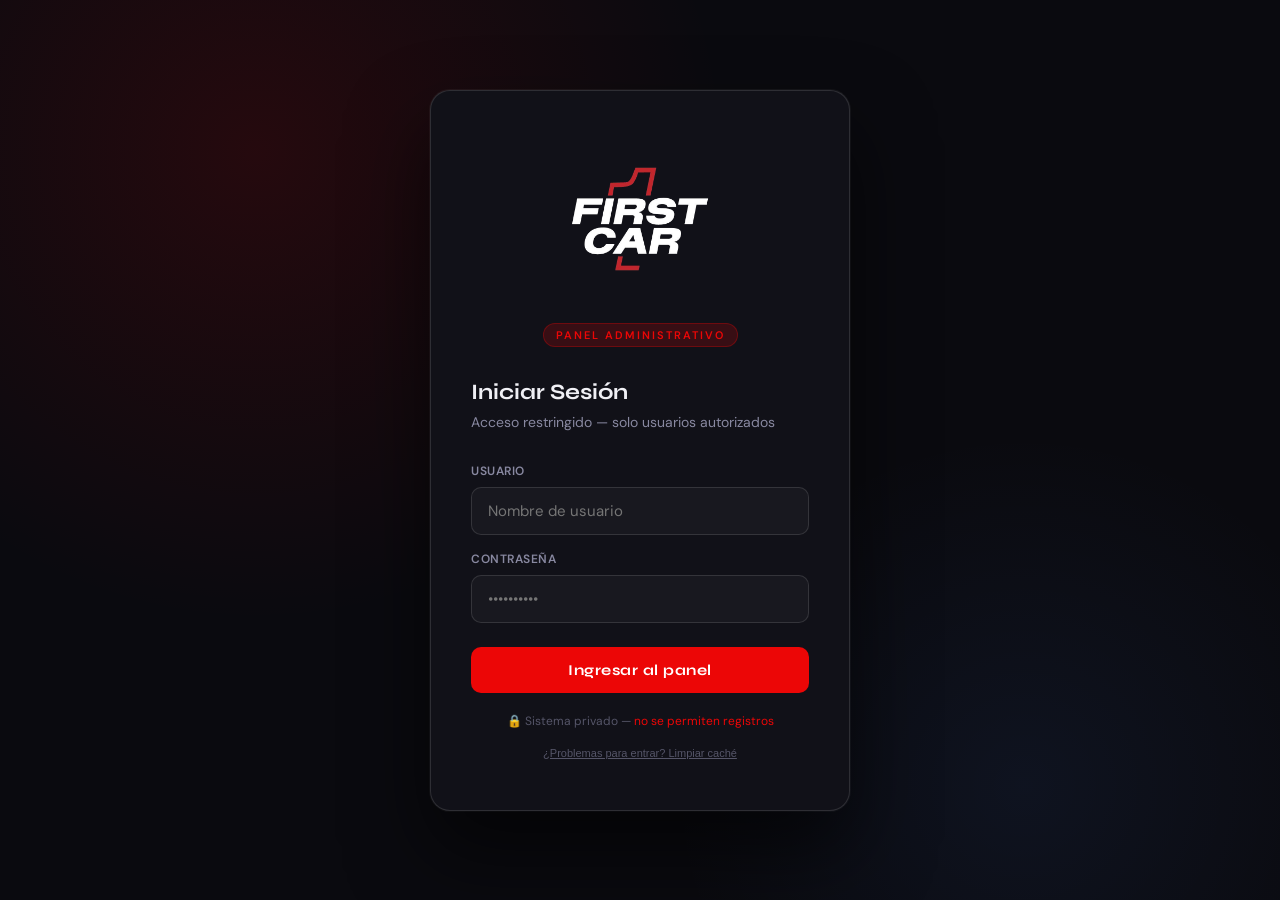
==== commit f3986efb: "Update dashboard.html" ====
--- a/dashboard.html
+++ b/dashboard.html
@@ -644,9 +644,7 @@
   <div class="login-bg"></div>
   <div class="login-card">
     <div class="login-logo">
-      <div style="font-family:'Syne',sans-serif;font-size:32px;font-weight:800;letter-spacing:-1px;margin-bottom:8px">
-        First<span style="color:var(--red)">Car</span>
-      </div>
+      <img src="[data-uri]" alt="First Car" style="width:160px;height:160px;object-fit:contain;display:block;margin:0 auto 16px">
       <div class="login-badge">Panel Administrativo</div>
     </div>
     <div class="login-title">Iniciar Sesión</div>
@@ -677,9 +675,7 @@
     <!-- SIDEBAR -->
     <aside class="sidebar" id="sidebar">
       <div class="sidebar-logo">
-        <div style="font-family:'Syne',sans-serif;font-size:22px;font-weight:800;letter-spacing:-1px;margin-bottom:4px">
-          First<span style="color:var(--red)">Car</span>
-        </div>
+        <img src="[data-uri]" alt="First Car" style="width:72px;height:72px;object-fit:contain;display:block;margin-bottom:2px">
         <div class="sidebar-role" id="sidebarRole">Cargando...</div>
       </div>
       <nav class="sidebar-nav">
